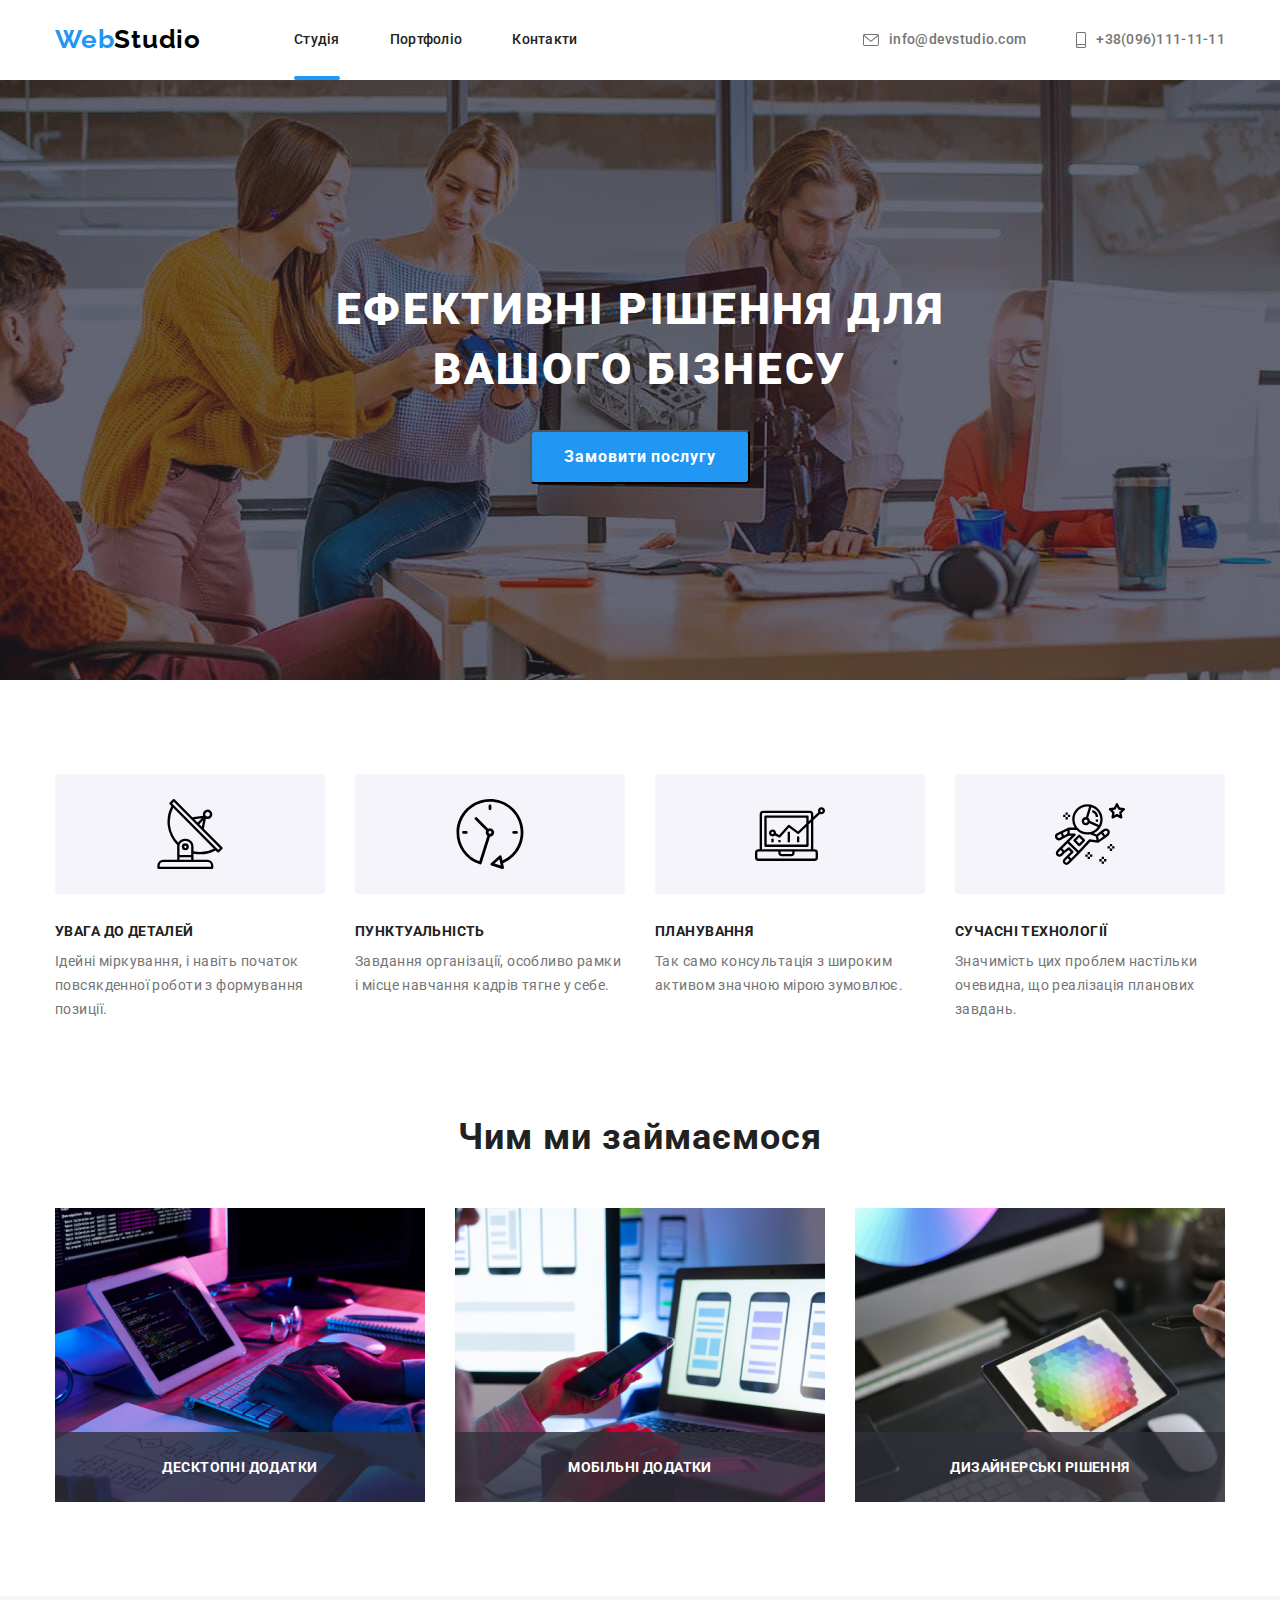
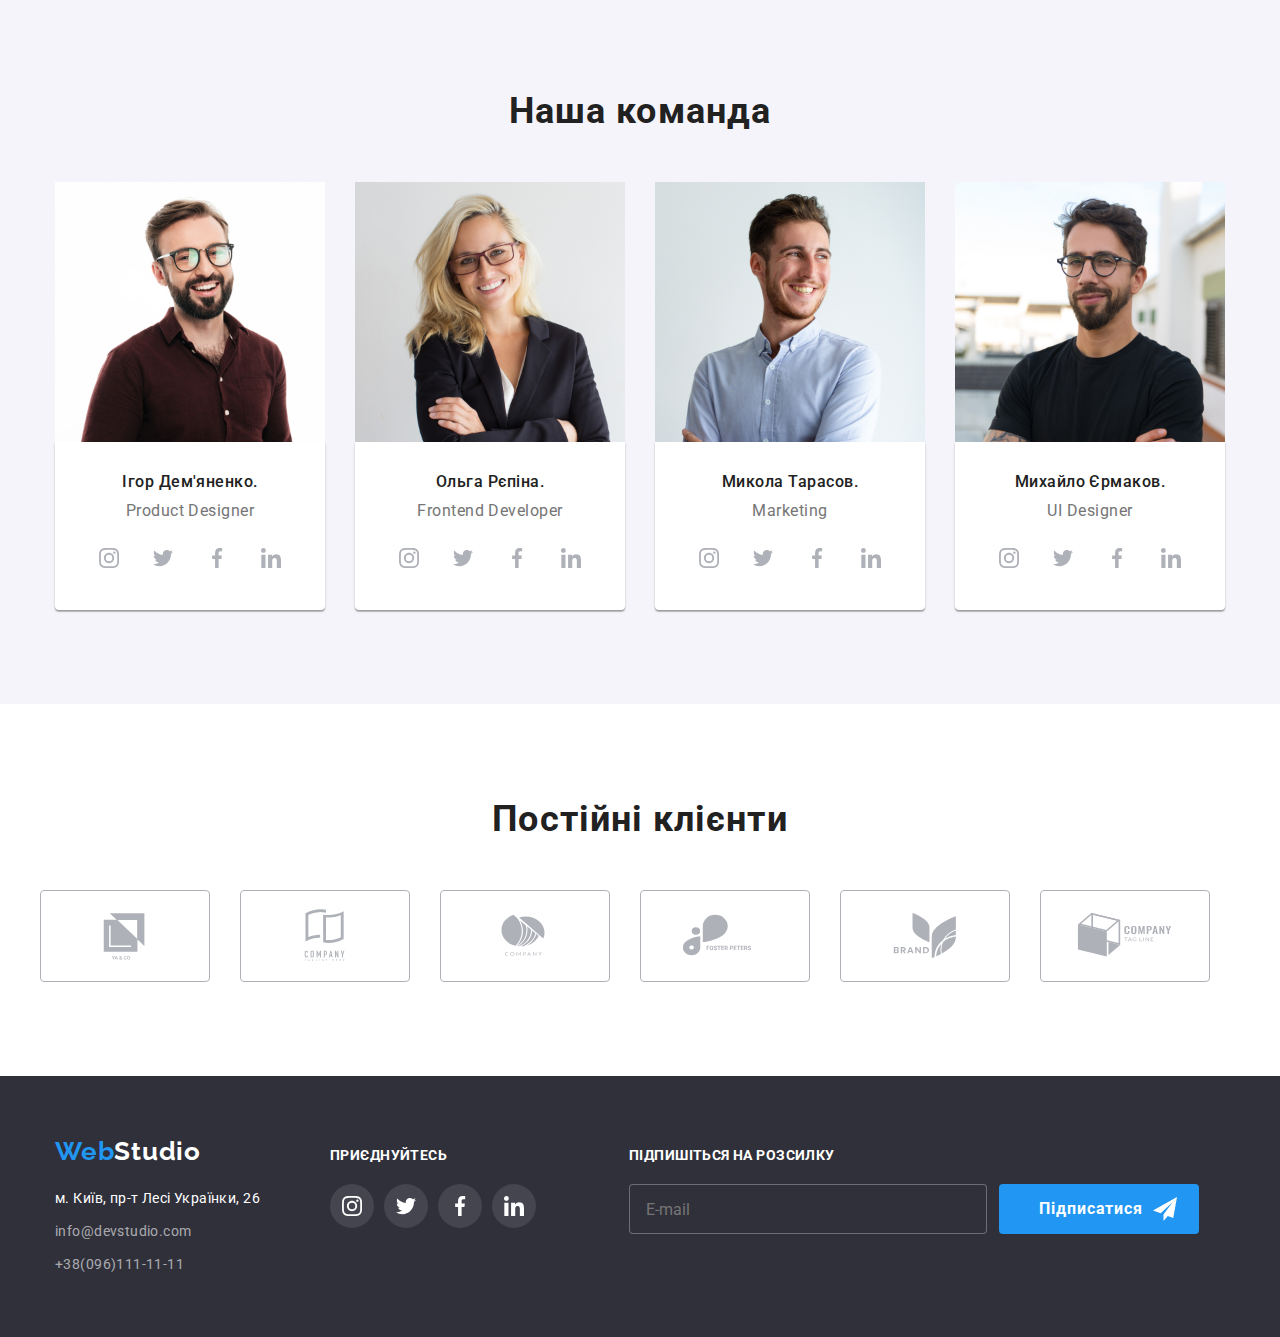
==== index.html @ 128cfb01 "hw07-start" ====
<!DOCTYPE html> 
<html lang="uk">  
<head> 
        <meta charset="UTF-8">
        <meta http-equiv="X-UA-Compatible" content="IE=edge">
        <meta name="viewport" content="width=device-width, initial-scale=1.0">
        <title>goit-markup-hw-01</title>
        <link href="https://fonts.googleapis.com/css2?family=Raleway:wght@700&display=swap" rel="stylesheet" />
        <link href="https://fonts.googleapis.com/css2?family=Roboto:wght@400;500;700;900&display=swap" rel="stylesheet" />
        <link href="https://cdnjs.cloudflare.com/ajax/libs/modern-normalize/1.1.0/modern-normalize.min.css" rel="stylesheet" />
        <link rel="stylesheet" href="./css/styles.css" />
</head>  
<body>
    <header class="page-first">
            <div class="conteiner main-nav">
            <a class="logo-header" href="/"> 
                <span class="accent">Web</span>Studio
            </a>
            <nav>
             <ul class="site-nav list">
                <li class="item"><a href="./index.html" class="link-current link">Студія
                </a> </li>
                <li class="item"><a href="./portfolio.html" class="link">Портфоліо</a> </li>
                <li class="item"><a href="" class="link">Контакти</a> </li>
            </ul>
            </nav>
            <ul class="address list">
                <li class="item"><a class="item-link" href="mailto:info@devstudio.com">
                  <span class="icon-mail">
                    <svg width="16px" height="12px">
                      <use href="./images/icons.svg#icon-envelope"></use>
                    </svg>
                </span>
                  info@devstudio.com
                </a></li>
                <li class="item"><a class="item-link" href="tel:+380961111111">
                  <span class="icon-tel">
                    <svg width="10px" height="16px">
                        <use href="./images/icons.svg#icon-smartphone"></use>
                    </svg>
                </span>
                  +38(096)111-11-11</a></li>
            </ul>
            </div>
    </header>
    <main>
        <div>
            <section class="section-hero">
                <h1 class="hero-title">Ефективні рішення для<br> вашого бізнесу</h1>
                <button type="button" class="hero-button" data-modal-open>Замовити послугу</button>
            </section>
        </div>
        <section class="section-features">
            <div class="conteiner">
                <ul class="features list">
                 <li class="features-text">
                    <span class="icon-img">
                        <svg width="70px" height="70px">
                        <use href="./images/icons.svg#icon-antenna-1"></use>
                        </svg>
                    </span>
                    <h3 class="section-title">УВАГА ДО ДЕТАЛЕЙ</h3>
                    <p class="section-paragraph">Ідейні міркування, і навіть початок повсякденної роботи з формування позиції.</p>
                </li>
                <li class="features-text">
                    <span class="icon-img">
                        <svg width="70px" height="70px">
                        <use href="./images/icons.svg#icon-clock-1"></use>
                        </svg>
                    </span>
                    <h3 class="section-title">ПУНКТУАЛЬНІСТЬ</h3>
                    <p class="section-paragraph">Завдання організації, особливо рамки і місце навчання кадрів тягне у себе.</p>
                </li>
                <li class="features-text">
                    <span class="icon-img">
                        <svg width="70px" height="70px">
                        <use href="./images/icons.svg#icon-diagram-1"></use>
                        </svg>
                    </span>
                    <h3 class="section-title">ПЛАНУВАННЯ</h3>
                    <p class="section-paragraph">Так само консультація з широким активом значною мірою зумовлює.</p>
                </li>
                <li class="features-text">
                    <span class="icon-img">
                        <svg width="70px" height="70px">
                        <use href="./images/icons.svg#icon-astronaut-1"></use>
                        </svg>
                    </span>
                    <h3 class="section-title">СУЧАСНІ ТЕХНОЛОГІЇ</h3>
                    <p class="section-paragraph">Значимість цих проблем настільки очевидна, що реалізація планових завдань.</p>
                </li>
                </ul>
                </div>
                </section>
        <section class="section-work">
                <div class="conteiner">
                <h2 class="job">Чим ми займаємося</h2>
                <ul class="metier list">
                    <li class="box"> 
                      <a>
                      <div class="box-img">                
                        <img
                        src="./images/backend.png"
                        alt="робота backend розробника"
                        width="370"
                        />
                       <h3 class="box-title-overlay addition">Десктопні додатки</h3>
                      </div>
                      </a>
                    </li>
                    <li class="box">  
                      <a>      
                        <div class="box-img">        
                        <img
                        src="./images/frontend.png"
                        alt="робота frontend розробника"
                        width="370"
                        />
                        <h3 class="box-title-overlay mobile">Мобільні додатки</h3>
                      </div>
                      </a>
                    </li>
                    <li class="box">   
                      <a>   
                        <div class="box-img">            
                        <img
                        src="./images/Designer.png"
                        alt="робота UI Designer розробника"
                        width="370"
                        />
                        <h3 class="box-title-overlay design">Дизайнерські рішення</h3>
                      </div>
                      </a>
                    </li>
                </ul>
                </div>
                </section>
        <section class="section-team">
                <div class="conteiner">
                <h2 class="section-text">Наша команда</h2>
                <ul class="photo-list">
                    <li class="item">
                    <img
                    src="./images/photo1.jpg"
                    alt="Ігор Дем'яненко. Product Designer"
                    width="270"
                    />
                  <div class="crewman">
                  <h3 class="section-name">Ігор Дем'яненко.</h3>
                  <p class="section-profession">Product Designer</p>
                  <div class="social-box">
                    <ul class="socials-list">
                      <li> <a class="team-socials-link" href="#">
                          <svg width="20" height="20">
                          <use href="./images/icons.svg#icon-instagram-2"></use>
                          </svg>
                           </a>
                      </li>
                       <li> <a class="team-socials-link" href="#">
                          <svg width="20" height="20">
                          <use href="./images/icons.svg#icon-twitter-1"></use>
                          </svg>
                            </a>
                        </li>
                        <li> <a class="team-socials-link" href="#">
                            <svg width="20" height="20">
                            <use href="./images/icons.svg#icon-facebook-1"></use>
                            </svg>
                            </a>
                        </li>
                        <li> <a class="team-socials-link" href="#">
                            <svg width="20" height="20">
                            <use href="./images/icons.svg#icon-linkedin-1"></use>
                           </svg>
                            </a>
                            </li>
                          </ul>
                      </div>
                      </div>
                    </li>
                    <li class="item">                    
                            <img
                        src="./images/photo2.jpg"
                        alt="Ольга Рєпіна. Frontend Developer"
                        width="270"
                        />
                        <div class="crewman">
                            <h3 class="section-name">Ольга Рєпіна.</h3>
                            <p class="section-profession">Frontend Developer</p>
                            <div class="social-box">
                                <ul class="socials-list">
                                    <li> <a class="team-socials-link" href="#">
                                        <svg width="20" height="20">
                                          <use href="./images/icons.svg#icon-instagram-2"></use>
                                        </svg>
                                      </a>
                                    </li>
                                    <li> <a class="team-socials-link" href="#">
                                        <svg width="20" height="20">
                                          <use href="./images/icons.svg#icon-twitter-1"></use>
                                        </svg>
                                      </a>
                                    </li>
                                    <li> <a class="team-socials-link" href="#">
                                        <svg width="20" height="20">
                                          <use href="./images/icons.svg#icon-facebook-1"></use>
                                        </svg>
                                      </a>
                                    </li>
                                    <li> <a class="team-socials-link" href="#">
                                        <svg width="20" height="20">
                                          <use href="./images/icons.svg#icon-linkedin-1"></use>
                                        </svg>
                                      </a>
                                    </li>
                                </ul>
                                </div>
                        </div>                        
                    </li>
                    <li class="item">                        
                            <img
                        src="./images/photo3.jpg"
                        alt="Микола Тарасов. Marketing"
                        width="270"
                        />
                        <div class="crewman">
                            <h3 class="section-name">Микола Тарасов.</h3>
                            <p class="section-profession">Marketing</p>
                            <div class="social-box">
                                <ul class="socials-list">
                                    <li> <a class="team-socials-link" href="#">
                                        <svg width="20" height="20">
                                          <use href="./images/icons.svg#icon-instagram-2"></use>
                                        </svg>
                                      </a>
                                    </li>
                                    <li> <a class="team-socials-link" href="#">
                                        <svg width="20" height="20">
                                          <use href="./images/icons.svg#icon-twitter-1"></use>
                                        </svg>
                                      </a>
                                    </li>
                                    <li> <a class="team-socials-link" href="#">
                                        <svg width="20" height="20">
                                          <use href="./images/icons.svg#icon-facebook-1"></use>
                                        </svg>
                                      </a>
                                    </li>
                                    <li> <a class="team-socials-link" href="#">
                                        <svg width="20" height="20">
                                          <use href="./images/icons.svg#icon-linkedin-1"></use>
                                        </svg>
                                      </a>
                                    </li>
                                </ul>
                                </div>
                        </div>                           
                    </li>
                    <li class="item">                        
                            <img
                        src="./images/photo4.jpg"
                        alt="Михайло Єрмаков. UI Designer"
                        width="270"
                        />
                        <div class="crewman">
                            <h3 class="section-name">Михайло Єрмаков.</h3>
                            <p class="section-profession">UI Designer</p>
                            <div class="social-box">
                                <ul class="socials-list">
                                    <li> <a class="team-socials-link" href="#">
                                        <svg width="20" height="20">
                                          <use href="./images/icons.svg#icon-instagram-2"></use>
                                        </svg>
                                      </a>
                                    </li>
                                    <li> <a class="team-socials-link" href="#">
                                        <svg width="20" height="20">
                                          <use href="./images/icons.svg#icon-twitter-1"></use>
                                        </svg>
                                      </a>
                                    </li>
                                    <li> <a class="team-socials-link" href="#">
                                        <svg width="20" height="20">
                                          <use href="./images/icons.svg#icon-facebook-1"></use>
                                        </svg>
                                      </a>
                                    </li>
                                    <li> <a class="team-socials-link" href="#">
                                        <svg width="20" height="20">
                                          <use href="./images/icons.svg#icon-linkedin-1"></use>
                                        </svg>
                                      </a>
                                    </li>
                                </ul>
                                </div>
                        </div>                        
                    </li>
                </ul>
                </div>
        </section>
        <section class="section-clients">
          <div class="conteiner">
            <h2 class="title-clients">Постійні клієнти</h2>
          <ul class="clients-list">
            <li class="clients-item"><a class="clients-img" href="">
                    <svg width="106px" height="60px">
                    <use href="./images/icons.svg#icon-Logo-Client1"></use>
                    </svg>
            </a>
            </li>
            <li class="clients-item"><a class="clients-img" href="">
                    <svg width="106px" height="60px">
                    <use href="./images/icons.svg#icon-Logo-Client2"></use>
                    </svg>
            </a>
            </li>
            <li class="clients-item"><a class="clients-img" href="">
                    <svg width="106px" height="60px">
                    <use href="./images/icons.svg#icon-Logo-Client3"></use>
                    </svg>
            </a>
            </li>
            <li class="clients-item"><a class="clients-img" href="">
                    <svg width="106px" height="60px">
                    <use href="./images/icons.svg#icon-Logo-Client4"></use>
                    </svg>
            </a>
            </li>
            <li class="clients-item"><a class="clients-img" href="">
                    <svg width="106px" height="60px">
                    <use href="./images/icons.svg#icon-Logo-Client5"></use>
                    </svg>
            </a>
            </li>
            <li class="clients-item"><a class="clients-img" href="">
                    <svg width="106px" height="60px">
                    <use href="./images/icons.svg#icon-Logo-Client6"></use>
                    </svg>
            </a>
            </li>
          </ul>  
        </div>
        </section>
    </main>
    <footer class="footer">
        <div class="conteiner-box">
            <div class="box-first">
            <a class="logo-footer" href="/"> 
                <span class="accent">Web</span>Studio
            </a>
            <address class="address-footer">
                м. Київ, пр-т Лесі Українки, 26
            </address>
              <address class="address-email">
                <a href="mailto:info@devstudio.com" class="link">info@devstudio.com</a>
              </address>
            <address class="address-tel">
                <a href="tel:+380961111111" class="link">+38(096)111-11-11</a>
              </address>
              </div>
              <div class="box-secondary">
                <h3 class="socials-title">ПРИЄДНУЙТЕСЬ</h3>
              <ul class="socials-list">
                <li> <a class="socials-link" href="#">
                    <svg width="20" height="20">
                      <use href="./images/icons.svg#icon-instagram-2"></use>
                    </svg>
                  </a>
                </li>
                <li> <a class="socials-link" href="#">
                    <svg width="20" height="20">
                      <use href="./images/icons.svg#icon-twitter-1"></use>
                    </svg>
                  </a>
                </li>
                <li> <a class="socials-link" href="#">
                    <svg width="20" height="20">
                      <use href="./images/icons.svg#icon-facebook-1"></use>
                    </svg>
                  </a>
                </li>
                <li> <a class="socials-link" href="#">
                    <svg width="20" height="20">
                      <use href="./images/icons.svg#icon-linkedin-1"></use>
                    </svg>
                  </a>
                </li>
              </ul>
            </div>
          
      <div class="box-third">
        <form class="footer-form">
           <h3 class="socials-title">Підпишіться на розсилку</h3>
           <div class="footer-input-btn">
            <input type="email" name="email" class="footer-input-email" placeholder="E-mail"/>
            <button type="submit" class="footer-btn">Підписатися
              <svg class="footer-btn-icon" width="24" height="24">
                <use href="./images/icons.svg#icon-send"></use>
              </svg>
            </button>
          </div>
        </form>
      </div>
    </div>
    </footer>
    <div class="backdrop is-hidden" data-modal>
      <div class="modal">
        <h2 class="modal-title">Залиште свої дані, ми вам передзвонимо</h2>
        <form name="contact-form">
          <label class="form-label" for="person-name">
            Ім'я</label>
            <div class="form-control">
            <input class="form-input" 
            id="person-name" 
            type="text" 
            name="person-name"/>
            <svg class="form-icon" width="12" height="12">
              <use href="./images/icons.svg#icon-person"></use>
              </svg>
            </div> 
          <label class="form-label" for="person-phone">
             Телефон </label>
             <div class="form-control">
              <input class="form-input" 
              id="person-phone" 
              type="tel" 
              name="person-phone"/>
              <svg class="form-icon" width="13" height="13 ">
                <use href="./images/icons.svg#icon-phone"></use>
                </svg>
              </div> 
          <label class="form-label" for="person-mail">
            Пошта</label>
            <div class="form-control">
              <input class="form-input" 
              id="person-mail" 
              type="mail" 
              name="person-mail"/>
              <svg class="form-icon" width="15" height="12">
                <use href="./images/icons.svg#icon-envelope2"></use>
                </svg>
              </div> 
          <label class="form-label" for="person-comment">Коментар</label> 
        <textarea 
        class="form-textarea"
        id="person-comment"
        name="persen-comment" 
        placeholder="Введіть текст"
        ></textarea>

        <div class="checkbox-control">
          <input type="checkbox"  
          class="checkbox-input" 
          name="terms-checkbox" 
          id="terms-checkbox">
          <span class="checkbox-border">
          <svg class="icon-check" width="16" height="15">
          <use href="./images/icons.svg#icon-check"></use>
          </svg>
          </span>
        <label class="checkbox-label" for="terms-checkbox">Погоджуюся з розсилкою та приймаю
        <a class="accent" href="#">Умови договору</a>
        </label>
      </div>
        <button type="submit" class="form-button" data-modal-send>Відправити</button>
      
        </form>
        <button class="modal-close-button" type="button" data-modal-close>
          <svg class="icon-close-button" width="11" height="11">
            <use href="./images/icons.svg#icon-close-black-18dp"></use>
            </svg>
        </button>
      </div>
    </div>
    <script src="./js/modal.js"></script>
</body>
</html>
---- css/styles.css ----
/* колір фону #F5F5F5!*/
/* header top line bg #FFFFFF! */
/* section bg ефективні рішення #2F303A */
/* section bg наша команда #F5F4FA */
/* футер bg #2F303A */
/* колір основного тексту #757575! */
/*другорядний колір тексту #212121*/
/* акцент #2196F3 */
/* address: телефон і e-mail rgba(255, 255, 255, 0.6) */

:root {
--primary-background-color: #F5F5F5;
--primary-white-color: #FFFFFF;
--primary-text-color: #757575;
--title-text-color: #212121;
--accent-color: #2196F3;
--primary-logo-color: #000000; 
--input-border-color:rgba(33, 33, 33, 0.2);
}

html {
box-sizing: border-box;
}

*,
*::before,
*::after {
box-sizing: inherit;
}

body {
/*background: var(--primary-background-color);*/
color: var(--primary-text-color);
font-family: Roboto, sans-serif;
/*overflow: hidden;*/
}

ul {
list-style: none;
margin-top: 0;
margin-bottom: 0;
padding: 0;
    }
img {
    display:block;
}
    
.visually-hidden {
position: absolute;
white-space: nowrap;
width: 1px;
height: 1px;
overflow: hidden;
border: 0;
padding: 0;
clip: rect(0 0 0 0);
clip-path: inset(50%);
margin: -1px;
}

.conteiner {
margin-left: auto;
margin-right: auto;
padding-left: 15px;
padding-right: 15px;
width: 1200px;
}


/* HEADER */

.page-first {
background-color: var(--primary-white-color);
}

.logo-header {
padding-top: 24px;
padding-bottom: 25px;

text-decoration: none;
color: var(--primary-logo-color);
font-family: Raleway, sans-serif; 
font-weight: 700;
font-size: 26px;
line-height: 1.19;
letter-spacing: 0.03em;
}

.accent {
color: var(--accent-color);
}

/* Site-nav */

.site-nav{
    display: flex;
    margin-left: 93px;
}

.site-nav .item:not( :last-child) {
    margin-right:50px;
}

.site-nav a {
display:block;
padding-top: 32px;
padding-bottom: 32px;

position: relative;

color: var(--title-text-color);
font-weight: 500;
font-size: 14px;
line-height: 1.14em;
letter-spacing: 0.02em;
text-decoration: none;

transition: color 250ms cubic-bezier(0.4, 0, 0.2, 1)
}

.site-nav .link:hover,
.site-nav .link:focus {
color: var(--accent-color);
;
}

.main-nav {
display: flex;
align-items: center;
  }

.link-current::after {
display: inline-block;
content:"";
width: 100%;
height: 4px;

position: absolute;
left: 0;
top: 76px;
background-color: var(--accent-color);
border-radius: 2px;
}


  /* address header*/

.address {
display:flex;
margin-left: auto;
}

.address .item:not( :last-child) {
margin-right:50px;
}

.address a {
display: flex;
align-items: center;

text-decoration: none;
color: var(--primary-text-color);
fill: var(--primary-text-color);
font-weight: 500;
font-size: 14px;
line-height: 1.14;
letter-spacing: 0.02em;

transition: color 250ms cubic-bezier(0.4, 0, 0.2, 1), 
    fill 250ms cubic-bezier(0.4, 0, 0.2, 1);
}

.address .item :hover,
.address .item :focus {
    color: var(--accent-color);
    fill: var(--accent-color);
    
}


.icon-mail {
display: flex;
align-items: center;
padding-top: 34px;
padding-bottom: 34px;
margin-right: 10px;
fill: currentColor;

transition: fill 250ms cubic-bezier(0.4, 0, 0.2, 1);
}

.icon-mail :hover,
.icon-mail :focus {
fill: var(--accent-color);
}

.icon-tel {
display: flex;
align-items: center;
padding-top: 32px;
padding-bottom: 32px;
margin-right: 10px;
fill: currentColor;

transition: fill 250ms cubic-bezier(0.4, 0, 0.2, 1);
}
    
.icon-tel :hover,
.icon-tel :focus {
fill: var(--accent-color);
}

/* Modal*/

.backdrop {
position: fixed;
top: 0;
left: 0;
z-index: 1;
width: 100%;
height: 100%;
background-color: rgba(47, 48, 58, 0.4);
opacity: 1;
transition: opacity 1250ms cubic-bezier(0.4, 0, 0.2, 1),
visibility  1250ms cubic-bezier(0.4, 0, 0.2, 1);

}

.backdrop.is-hidden .modal {
transform: translate(-50%, -50%) scale(1);
}

.is-hidden {
opacity: 0;
visibility: hidden;
pointer-events: none;

}

.modal {
position: absolute;
top: 50%;
left: 50%;
transform: translate(-50%, -50%) scale(1);

width: 528px;
max-height: 581px;
height: 100%;
padding: 40px;
background-color: var(--primary-white-color);
box-shadow: 0px 1px 3px rgba(0, 0, 0, 0.12), 
0px 1px 1px rgba(0, 0, 0, 0.14), 
0px 2px 1px rgba(0, 0, 0, 0.2);
border-radius: 4px;
/*overflow: auto;*/

}

.modal-close-button {
position: absolute;
top: 8px;
right: 8px;
display: flex;
align-items: center;
justify-content: center;
padding: 0;
width: 30px;
height: 30px;

fill:rgba(0, 0, 0, 1);
background-color: var(--primary-white-color);
border: 1px solid rgba(0, 0, 0, 0.1);
border-radius: 50%;
cursor: pointer;

transition: fill 250ms cubic-bezier(0.4, 0, 0.2, 1);
}



.modal-close-button:hover,
.modal-close-button:focus {
    fill: var(--accent-color);
  }

/* Form */
.modal-title {
font-family: 'Roboto';
font-style: normal;
font-weight: 700;
font-size: 20px;
line-height: 1.15em;
text-align: center;
letter-spacing: 0.03em;

color: #212121;
max-width: 448px;
max-height: 23;
margin-top: 0;
margin-bottom: 12px;
    }

.form-label {
display: block;
margin-bottom: 4px;
font-size: 12px;
line-height: 1.17em;
letter-spacing: 0.01em;

color: var(--primary-text-color);

}

.form-control {
position: relative;    
}

.form-input {
width: 100%;
height: 40px;
padding: 14px 14px 14px 35px;
border: 1px solid var(--input-border-color);
border-radius: 4px;
outline: none;  
margin-bottom: 10px;
cursor: pointer;
}

.form-input:focus {
border-color: var(--accent-color);
}

.form-input:focus + .form-icon{
border-color: var(--accent-color);
fill: var(--accent-color);
transform:translate(-250%, -100%);

    }

.form-icon {
position: absolute;
top:50%;
left: 15px;
transform:translate(0%, -100%);
fill: var(--title-text-color);
transition: transform 250ms cubic-bezier(0.4, 0, 0.2, 1);
}

.form-textarea {
width: 100%;
height: 120px;
padding: 12px 16px;
margin-bottom: 20px;
border: 1px solid var(--input-border-color);
border-radius: 4px;
font-size: 12px;
line-height: 1.17;
resize: none;
fill: rgba(117, 117, 117, 0.5)
}

 textarea :checked {
    border-color: var(--accent-color);
    fill: var(--accent-color);
}


/*Checkbox*/
.checkbox-control {
    position: relative;
    display: flex;
    align-items: center;
    justify-content: center;
    margin-bottom: 30px;
    
}

.checkbox-label {
display: block;
padding-left: 8px;
  font-size: 14px;
  /*line-height: 1.71;*/
  letter-spacing: 0.03em;
  color: var(--primary-text-color);
  cursor: pointer;

  
  }

.checkbox-input {
      appearance: none;
    -webkit-appearance: none;
    -moz-appearance: none;
  }

 
.checkbox-input {
    width: 16px;
    height: 15px;     
    display: flex;
    align-items: center;
    justify-content: center;
   }

.checkbox-border  {
    position: absolute;
    top: 50%;
    left: 20px;
    transform: translateY(-50%);
    display: flex;
    align-items: center;
    justify-content: center;
    width: 16px;
    height: 15px;
    border: 2px solid rgba(33, 33, 33, 1);
    border-radius: 2px;
    background-color: var(--primary-white-color);
    background-origin: border-box;
    z-index: -1;
    transition: background-color 250ms cubic-bezier(0.4, 0, 0.2, 1),
    fill-opacity 250ms cubic-bezier(0.4, 0, 0.2, 1);
}

.checkbox-input:checked + .checkbox-border  {
    border: none;
    background-color: var(--accent-color);
    fill: var(--primary-white-color)
  }

  .form-button {
    display: flex;
    align-items: center;
    justify-content: center;
    margin-left: auto;
    margin-right: auto;
    border: none;
border-radius: 4px;
padding: 10px 52px;

min-width: 200px;
height: 50px;
box-shadow: 0px 4px 4px rgba(0, 0, 0, 0.15);

      
background-color: var(--accent-color);
color: var(--primary-white-color);
font-family: inherit;
font-weight: 700;
font-size: 16px;
line-height: 1.88;
letter-spacing: 0.06em;   
cursor: pointer;
transition: background-color 2250ms cubic-bezier(0.4, 0, 0.2, 1),
color 2250ms cubic-bezier(0.4, 0, 0.2, 1);
  }

  .form-button:hover {
 color: tomato;
  }
  
 /*HERO */

 .section-hero {
max-width: 1600px;
height: 600px;
margin-left: auto;
margin-right: auto;
background-image: linear-gradient(rgba(47, 48, 58, 0.4),
 rgba(47, 48, 58, 0.4)), 
 url(../images/bcg-Img.jpg);
background-size: cover;
background-repeat: no-repeat;
background-position: center;
background-color: #000000;
 }

.section-hero {
padding-top: 200px;
padding-bottom: 200px;
margin-left: auto;
 margin-right: auto;
    
background-color: #2F303A;
color: var(--primary-white-color);
   }

.hero-title {
margin-top: 0;
margin-bottom: 0;
margin-bottom: 30px;

text-transform: uppercase;
font-weight: 900;
font-size: 44px;
line-height: 1.36;
letter-spacing: 0.06em;
align-items: center;
text-align: center;
    /*outline: 2px solid tomato;*/
   }

/* BUTTON */

.hero-button {
display: flex;
margin-left: auto;
margin-right: auto;
border-radius: 4px;
padding: 10.14px 32.04px;
min-width: 216px;
        
background-color: var(--accent-color);
color: var(--primary-white-color);
font-family: inherit;
font-weight: 700;
font-size: 16px;
line-height: 1.88;
letter-spacing: 0.06em;       
}

/*features*/

.section-features {
padding-top: 94px;
padding-bottom: 94px;
   }

.features {
display: flex;
padding-left: 0;
padding-right: 0;
    }

.features > .features-text {
width: 270px;
margin-right: 30px;
margin-left: 0;
}
        
.features-text:last-child {
margin-right: 0px;
}
    
.icon-img {
display: flex;
align-items: center;
justify-content: center;
width: 270px;
height: 120px;
background-color: #F5F4FA;
margin-bottom: 30px;
border-radius: 4px;
}

.section-title {
margin-top: 0;
margin-bottom: 10px;
color: var(--title-text-color);
font-family: Roboto;
font-weight: 700;
font-size: 14px;
line-height: 1.14;
letter-spacing: 0.03em;
    }

.section-paragraph {
margin-top: 0;
margin-bottom: 0;
font-weight: 400;
font-size: 14px;
line-height: 1.71;
letter-spacing: 0.03em;
    }

/* Чим ми займаємося*/ 

.section-work {
padding-top: 0px;
padding-bottom: 94px;
}

.job {
margin-top: 0;
margin-bottom: 50px;
color: var(--title-text-color);
font-weight: 700;
font-size: 36px;
line-height: 1.17;
letter-spacing: 0.03em;
text-align: center;
}

.metier {
display: flex;
padding-left: 0;
padding-right: 0;
}

.metier .box{
width: 370px;
margin-right: 30px;
}

.metier .box:last-child{
margin-right: 0;
}

.box-img {
position: relative;
overflow: hidden;
}

.box-title-overlay {
position: absolute;
  right: 0;
  bottom: 0;
  width: 370px;
  height: 70px;
  color: var(--primary-white-color);
  background-color: rgba(47, 48, 58, 0.8);
}

.box-title-overlay {
font-family: 'Roboto';
font-style: normal;
font-weight: 700;
font-size: 14px;
line-height: 16px;
text-align: center;
letter-spacing: 0.03em;
text-transform: uppercase;
margin: 0;

color: var(--primary-white-color);
}

.addition {
    display: flex;
    align-items: center;
    justify-content: center;   
}

.mobile {
    display: flex;
    align-items: center;
    justify-content: center;  
}

.design {
    display: flex;
    align-items: center;
    justify-content: center; 
}


/* Наша команда*/

.section-team {
padding-top: 94px;
padding-bottom: 94px;
background-color: #F5F4FA;
}

.section-text {
margin-top: 0;
margin-bottom: 50px;
color: var(--title-text-color);
font-weight: 700;
font-size: 36px;
line-height: 1.17;
letter-spacing: 0.03em;
text-align: center;
}

.photo-list {
display: flex;
  }

.photo-list  .item {
width: 270px;
margin-right: 30px;
}

.photo-list  .item:last-child {
margin-right: 0;
}

.crewman {
background-color: var(--primary-white-color);
box-shadow: 0px 1px 3px rgba(0, 0, 0, 0.12), 
0px 1px 1px rgba(0, 0, 0, 0.14), 
0px 2px 1px rgba(0, 0, 0, 0.2);
border-radius: 0px 0px 4px 4px;
padding-top: 30px;
padding-bottom: 30px;
text-align: center;
}

.social-box {
display: flex;
align-items: center;
justify-content: center;
}

.section-name {
margin-top: 0;
margin-bottom: 10px;
color: var(--title-text-color);
font-weight: 500;
font-size: 16px;
line-height: 1.19;
letter-spacing: 0.03em;
}

.section-profession {
margin-top: 0;
margin-bottom: 16px;
font-weight: 400;
font-size: 16px;
line-height: 1.19;
letter-spacing: 0.03em;
}

.team-socials-link {
display: flex;
align-items: center;
justify-content: center;
width: 44px;
height: 44px;
fill: #AFB1B8;
background-color: var(--primary-white-color);
border-radius: 50%;

transition: background-color 250ms cubic-bezier(0.4, 0, 0.2, 1),
fill 250ms cubic-bezier(0.4, 0, 0.2, 1);
}

.team-socials-link:hover,
.team-socials-link:focus {
background-color: var(--accent-color);
fill: var(--primary-white-color);
}

/* Постійні клієнти*/

.section-clients {
padding-top: 94px;
padding-bottom: 94px; 
}

.title-clients {
margin-top: 0;
margin-bottom: 50px;
color: var(--title-text-color);
font-weight: 700;
font-size: 36px;
line-height: 1.17;
letter-spacing: 0.03em;
text-align: center;
}

.clients-list {
display: flex;
align-items: center;
justify-content: center;  
}


.clients-img {
display: flex;
width: 170px;
height: 92px;
margin-right: 30px;
align-items: center;
justify-content: center;
fill: #AFB1B8;
border: 1px solid #AFB1B8;
border-radius: 4px;

transition: fill 250ms cubic-bezier(0.4, 0, 0.2, 1),
 border 250ms cubic-bezier(0.4, 0, 0.2, 1);
}


.clients-item  .clients-img:hover,
.clients-item  .clients-img:focus {
 fill: var(--accent-color);
 border: 1px solid var(--accent-color);
 
}


/* footer*/

footer {
background-color: #2F303A;
}

.footer {
padding-top: 60px;
padding-bottom: 60px;
}

.conteiner-box {
display: flex;
align-items: baseline;
margin-left: auto;
margin-right: auto;
padding-left: 15px;
padding-right: 15px;
width: 1200px;
}

.box-first {
margin-left: 0px;
margin-right: 70px;
}

.box-secondary {
display: block;
margin-right: 93px;
}


.logo-footer {
display: block;
margin-top: 0px;
margin-bottom: 20px;

text-decoration: none;
color: var(--primary-white-color);
font-family: 'Raleway';
font-style: normal;
font-weight: 700;
font-size: 26px;
line-height: 1.19;
letter-spacing: 0.03em;
}


.address-footer {
display: block;
margin-top: 0;
margin-bottom: 9px;

text-decoration: none;
color: var(--primary-white-color);
font-family: 'Roboto';
font-style: normal;
font-weight: 400;
font-size: 14px;
line-height: 1.71;
letter-spacing: 0.03em;
}

.address-email a {
display: block;
margin-top: 0;
margin-bottom: 9px;

color: rgba(255, 255, 255, 0.6);
text-decoration: none;
font-family: 'Roboto';
font-style: normal;
font-weight: 400;
font-size: 14px;
line-height: 1.71;
letter-spacing: 0.03em;

transition: color 250ms cubic-bezier(0.4, 0, 0.2, 1);
}

.address-tel a {
display: block;
margin-top: 0;
margin-bottom: 0px;

color: rgba(255, 255, 255, 0.6);
text-decoration: none;
font-family: 'Roboto';
font-style: normal;
font-weight: 400;
font-size: 14px;
line-height: 1.71;
letter-spacing: 0.03em;

transition: color 250ms cubic-bezier(0.4, 0, 0.2, 1);
}


.address-email .link:hover,
.address-email .link:focus {
color: var(--accent-color);
}

.address-tel .link:hover,
.address-tel .link:focus {
color: var(--accent-color);
}

.socials-title {
display: block;
margin-top: 0;
margin-bottom: 20px;
color: var(--primary-white-color);
font-family: Roboto;
font-weight: 700;
font-size: 14px;
line-height: 1.14;
letter-spacing: 0.03em;
text-transform: uppercase;
        }

.socials-list {
display: flex;
gap: 10px;
      }
      
.socials-link {
display: flex;
align-items: center;
justify-content: center;
width: 44px;
height: 44px;
fill: var(--primary-white-color);
background-color: rgba(255, 255, 255, 0.1);
border-radius: 50%;

transition: background-color 250ms cubic-bezier(0.4, 0, 0.2, 1);
}
      
.socials-link:hover,
.socials-link:focus {
background-color: var(--accent-color);
}

/* Footer form*/

.box-third {
display: inline-block;
}

.footer-input-btn {
display: flex;
align-content: center;
justify-content: center;
}

.footer-input-email {
  margin-left: auto;
  margin-right: 12px;
  font-size: 16px;
  line-height: 1.2;
  background-color: rgba(47, 48, 58, 1);
  color:rgba(255, 255, 255, 0.6);
  padding-left: 16px;
  width: 358px;
  height: 50px;
  border: 1px solid 
  rgba(255, 255, 255, 0.3);
  border-radius: 4px;
  outline: none;
  transition: border-color var(--accent-color);
}

.footer-btn {
margin-left: auto;
margin-right: auto;
border: none;
border-radius: 4px;
padding: 10px 10px 10px 28px;

font-size: 16px;
font-weight: 700;
line-height: 1.9;
letter-spacing:0.06em;
background-color: var(--accent-color);
color: var(--primary-white-color);
fill: var(--primary-white-color);

min-width: 200px;
height: 50px;

display: flex;
align-items: center;
justify-content: center;
cursor: pointer;
}

.footer-btn-icon {
margin-left: 10px;
align-items: center;
}



/*Portfolio*/

.page-secondery {
background-color: var(--primary-white-color);
border-bottom: 1px solid #ECECEC;
}

.section-portfolio{
padding-top: 94px;
padding-bottom: 94px;

}

.filter {
display: flex;
justify-content: center;
margin-left: auto;
margin-right: auto;
margin-bottom: 50px;
padding-left: 0;
}

.button-filter {
padding: 6px 22px;
background: #F5F4FA;
border-radius: 4px;
border: 1px solid transparent;
text-align: center;

color: var(--title-text-color);
font-family: 'Roboto';
font-style: normal;
font-weight: 500;
font-size: 16px;
line-height: 1.62;
letter-spacing: 0.03em;

}

.button {
margin-right: 8px;
    }

.button:last-child {
margin-right: 0px;
}

.filter .link {
transition: background-color 250ms cubic-bezier(0.4, 0, 0.2, 1),
    color 250ms cubic-bezier(0.4, 0, 0.2, 1);
}

.filter .link:hover,
.filter .link:focus {
background-color: var(--accent-color);
color: var(--primary-white-color);
box-shadow: 0px 3px 1px rgba(0, 0, 0, 0.1),
 0px 1px 2px rgba(0, 0, 0, 0.08),
  0px 2px 2px rgba(0, 0, 0, 0.12);
transition: box-shadow 250ms cubic-bezier(0.4, 0, 0.2, 1);
}

.pages {
display: flex;
flex-wrap: wrap;
justify-content: space-between;
    
margin-top: 0;
margin-bottom: 0;
padding: 0;
}

.pages .item {
width: 370px;
height: 404px;
margin-right: 30px;
margin-bottom: 30px;
border: 1px solid #EEEEEE;
}

.pages-item {
position: relative;
overflow: hidden;
width: 370px;
height: 294px;
}
          
.pages-item {
transition: box-shadow 250ms cubic-bezier(0.4, 0, 0.2, 1);
} 

.pages-overlay-text {
position: absolute;
top: 0;
left: 0;
display: block;
width: 100%;
height: 100%;
padding: 63px 24px;
margin: 0;
background-color: rgba(33, 150, 243, 0.9);
transform: translateY(100%);
transition: transform 250ms cubic-bezier(0.4, 0, 0.2, 1);
}
        
.portfolio-link:hover .pages-overlay-text {
transform: translateY(0);
}
        
.pages-overlay-text {
align-content: center;
font-size: 18px;
line-height: 1.56;
color: var(--primary-white-color);
padding: 60px 24px;
}
        

.pages-title {
padding: 20px 24px;
}

.pages-name {
margin-top: 0px;
margin-bottom: 4px;  
color: var(--title-text-color);
font-weight: 700;
font-size: 18px;
line-height: 2;
letter-spacing: 0.06em;
}

.pages-info {
margin-top: 0px;
margin-bottom: 0px;  
font-weight: 400;
font-size: 16px;
line-height: 1.88;
letter-spacing: 0.03em;
}


.pages .item:nth-child(3n) {
margin-right: 0;
}
.pages .item:nth-last-child(-n+3) {
margin-bottom: 0;
}

.pages .item:hover{
    box-shadow: 0px 1px 1px rgba(0, 0, 0, 0.12),
     0px 4px 4px rgba(0, 0, 0, 0.06), 
     1px 4px 6px rgba(0, 0, 0, 0.16);
}
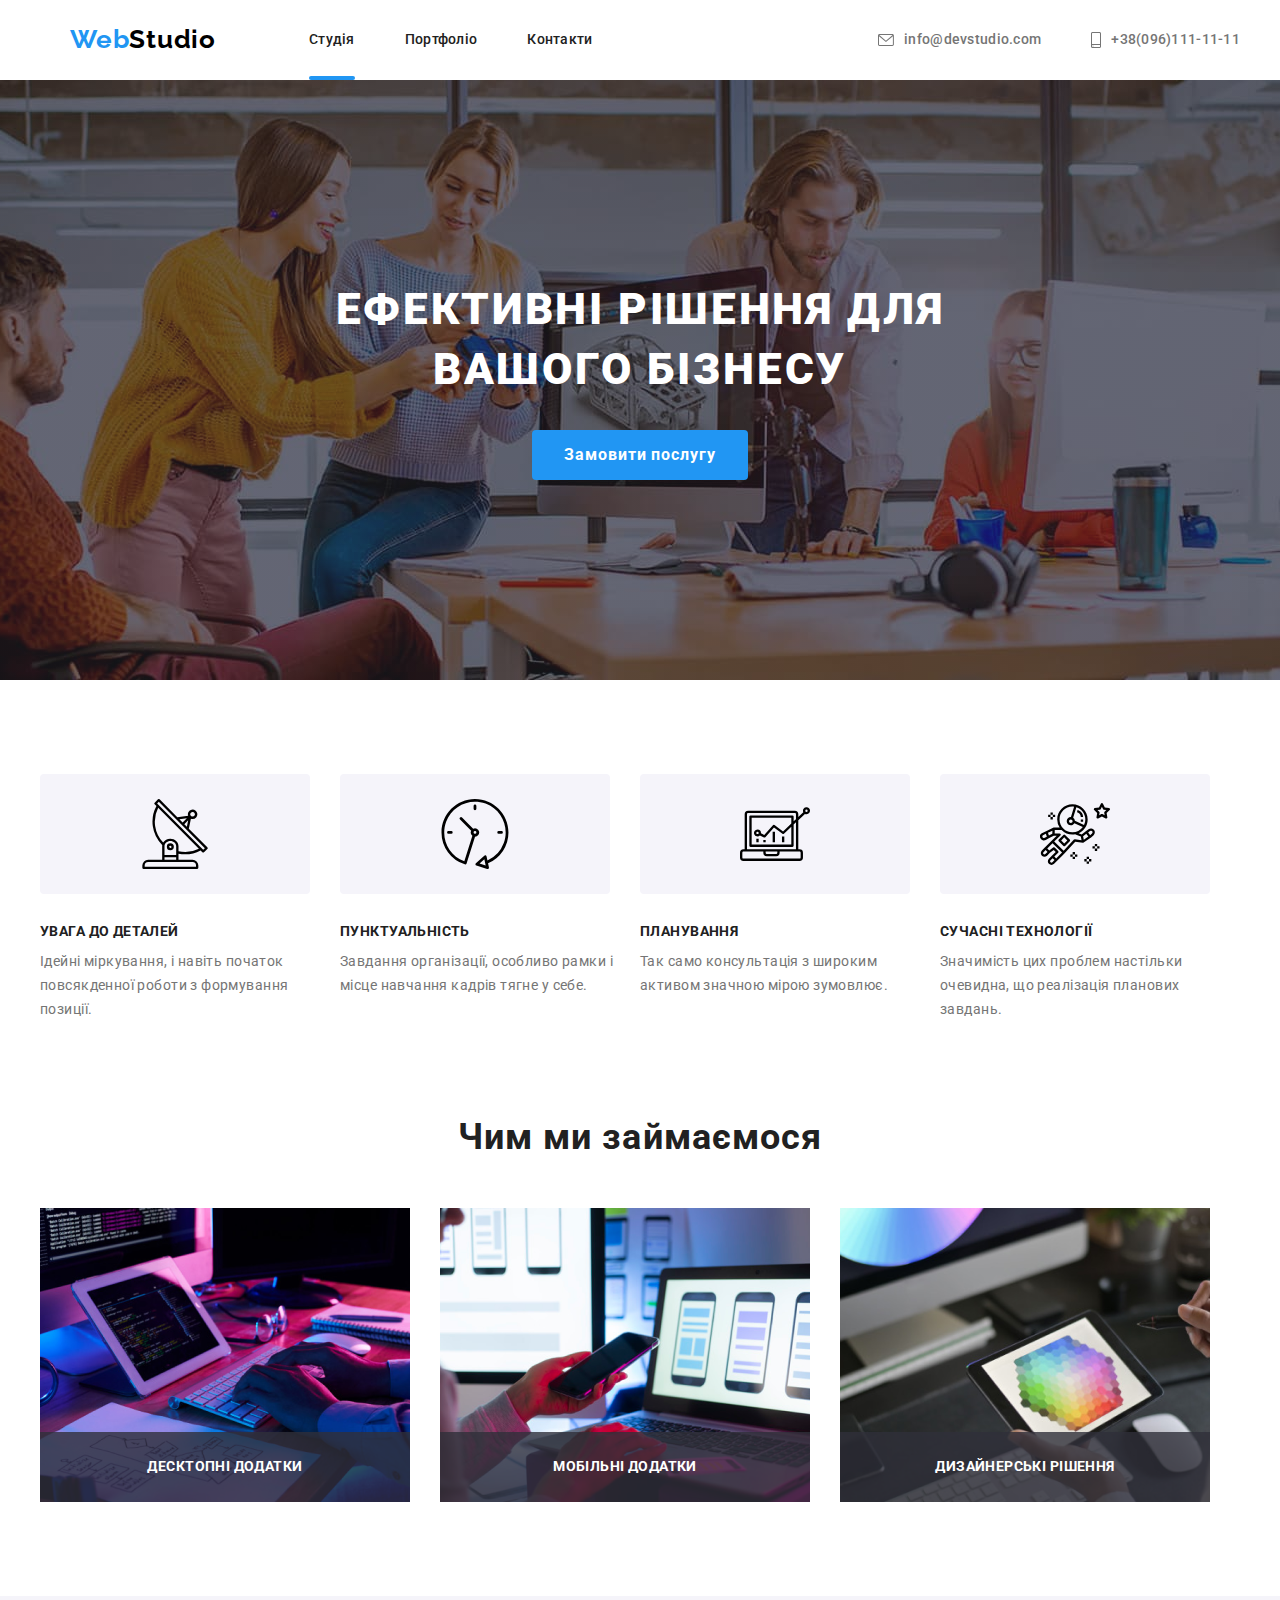
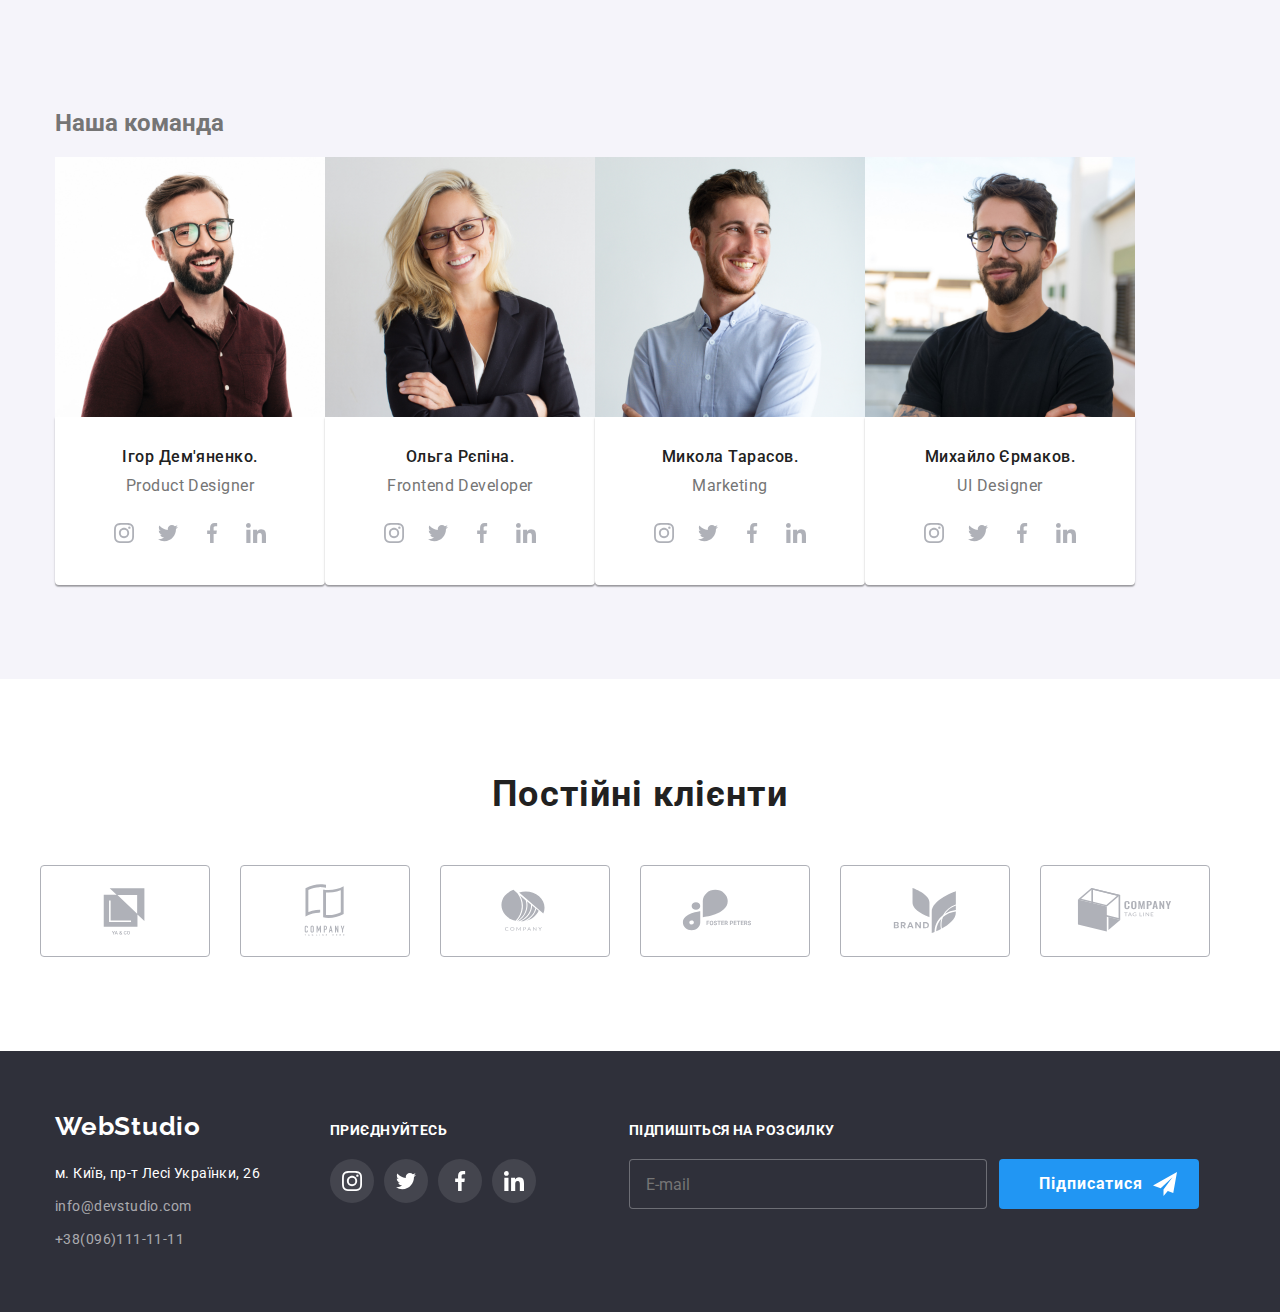
==== commit 2fc8a1a0: "BEM" ====
--- a/index.html
+++ b/index.html
@@ -5,170 +5,192 @@
         <meta http-equiv="X-UA-Compatible" content="IE=edge">
         <meta name="viewport" content="width=device-width, initial-scale=1.0">
         <title>goit-markup-hw-01</title>
+        <link href="/css/main.min.css" rel="stylesheet" />
         <link href="https://fonts.googleapis.com/css2?family=Raleway:wght@700&display=swap" rel="stylesheet" />
         <link href="https://fonts.googleapis.com/css2?family=Roboto:wght@400;500;700;900&display=swap" rel="stylesheet" />
         <link href="https://cdnjs.cloudflare.com/ajax/libs/modern-normalize/1.1.0/modern-normalize.min.css" rel="stylesheet" />
         <link rel="stylesheet" href="./css/styles.css" />
+        <link rel="stylesheet" href="./css/main.min.css" />
 </head>  
 <body>
-    <header class="page-first">
-            <div class="conteiner main-nav">
-            <a class="logo-header" href="/"> 
-                <span class="accent">Web</span>Studio
+    <header class="page-header">
+            <div class="conteiner">
+              <div class="main-nav">
+            <a class="logo" href="/"> 
+                <span class="page-header__logo-header">Web</span>Studio
             </a>
             <nav>
-             <ul class="site-nav list">
-                <li class="item"><a href="./index.html" class="link-current link">Студія
+             <ul class="page-header__site-nav">
+                <li class="page-header__item">
+                  <a href="./index.html" class="page-header__link page-header__link--current">Студія
                 </a> </li>
-                <li class="item"><a href="./portfolio.html" class="link">Портфоліо</a> </li>
-                <li class="item"><a href="" class="link">Контакти</a> </li>
+                <li class="page-header__item">
+                  <a href="./portfolio.html" class="page-header__link">Портфоліо</a> </li>
+                <li class="page-header__item">
+                  <a href="" class="page-header__link">Контакти</a> </li>
             </ul>
             </nav>
-            <ul class="address list">
-                <li class="item"><a class="item-link" href="mailto:info@devstudio.com">
-                  <span class="icon-mail">
+            <ul class="address">
+                <li class="page-header__item">
+                  <a class="page-header__address-link" href="mailto:info@devstudio.com">
+                  <span class="page-header__icon-mail">
                     <svg width="16px" height="12px">
                       <use href="./images/icons.svg#icon-envelope"></use>
                     </svg>
                 </span>
                   info@devstudio.com
                 </a></li>
-                <li class="item"><a class="item-link" href="tel:+380961111111">
-                  <span class="icon-tel">
+                <li class="page-header__item">
+                  <a class="page-header__address-link" href="tel:+380961111111">
+                  <span class="page-header__icon-tel">
                     <svg width="10px" height="16px">
                         <use href="./images/icons.svg#icon-smartphone"></use>
                     </svg>
                 </span>
                   +38(096)111-11-11</a></li>
             </ul>
+              </div>
             </div>
     </header>
     <main>
-        <div>
+        <div class="hero">
             <section class="section-hero">
-                <h1 class="hero-title">Ефективні рішення для<br> вашого бізнесу</h1>
+                <h1 class="section-hero__title">Ефективні рішення для<br> вашого бізнесу</h1>
                 <button type="button" class="hero-button" data-modal-open>Замовити послугу</button>
             </section>
         </div>
         <section class="section-features">
             <div class="conteiner">
-                <ul class="features list">
-                 <li class="features-text">
-                    <span class="icon-img">
+                <ul class="features">
+                  <div class="features-list features__features-list">
+                    <li class="features-list__features-item">
+                      <span class="features-list__icon-img">
                         <svg width="70px" height="70px">
                         <use href="./images/icons.svg#icon-antenna-1"></use>
                         </svg>
-                    </span>
-                    <h3 class="section-title">УВАГА ДО ДЕТАЛЕЙ</h3>
-                    <p class="section-paragraph">Ідейні міркування, і навіть початок повсякденної роботи з формування позиції.</p>
-                </li>
-                <li class="features-text">
-                    <span class="icon-img">
+                      </span>
+                      <h3 class="features-list__section-title">УВАГА ДО ДЕТАЛЕЙ</h3>
+                      <p class="features-list__section-paragraph">Ідейні міркування, і навіть початок повсякденної роботи з формування позиції.</p>
+                    </li>
+                  </div>
+                  <div class="features-list">
+                  <li class="features-list__features-item">
+                    <span class="features-list__icon-img">
                         <svg width="70px" height="70px">
                         <use href="./images/icons.svg#icon-clock-1"></use>
                         </svg>
                     </span>
-                    <h3 class="section-title">ПУНКТУАЛЬНІСТЬ</h3>
-                    <p class="section-paragraph">Завдання організації, особливо рамки і місце навчання кадрів тягне у себе.</p>
-                </li>
-                <li class="features-text">
-                    <span class="icon-img">
+                    <h3 class="features-list__section-title">ПУНКТУАЛЬНІСТЬ</h3>
+                    <p class="features-list__section-paragraph">Завдання організації, особливо рамки і місце навчання кадрів тягне у себе.</p>
+                  </li>
+                  </div>
+                  <div class="features-list">
+                    <li class="features-list__features-item">
+                    <span class="features-list__icon-img">
                         <svg width="70px" height="70px">
                         <use href="./images/icons.svg#icon-diagram-1"></use>
                         </svg>
                     </span>
-                    <h3 class="section-title">ПЛАНУВАННЯ</h3>
-                    <p class="section-paragraph">Так само консультація з широким активом значною мірою зумовлює.</p>
-                </li>
-                <li class="features-text">
-                    <span class="icon-img">
+                    <h3 class="features-list__section-title">ПЛАНУВАННЯ</h3>
+                    <p class="features-list__section-paragraph">Так само консультація з широким активом значною мірою зумовлює.</p>
+                    </li>
+                  </div>
+                  <div class="features-list">
+                    <li class="features-list__features-item">
+                    <span class="features-list__icon-img">
                         <svg width="70px" height="70px">
                         <use href="./images/icons.svg#icon-astronaut-1"></use>
                         </svg>
                     </span>
-                    <h3 class="section-title">СУЧАСНІ ТЕХНОЛОГІЇ</h3>
-                    <p class="section-paragraph">Значимість цих проблем настільки очевидна, що реалізація планових завдань.</p>
-                </li>
+                    <h3 class="features-list__section-title">СУЧАСНІ ТЕХНОЛОГІЇ</h3>
+                    <p class="features-list__section-paragraph">Значимість цих проблем настільки очевидна, що реалізація планових завдань.</p>
+                    </li>
+                  </div>
                 </ul>
                 </div>
                 </section>
         <section class="section-work">
                 <div class="conteiner">
-                <h2 class="job">Чим ми займаємося</h2>
-                <ul class="metier list">
-                    <li class="box"> 
+                <h2 class="section-work__title-work">Чим ми займаємося</h2>
+                <ul class="work-list">
+                  <div class="work-box">
+                    <li class="work-box__box"> 
                       <a>
-                      <div class="box-img">                
+                      <div class="work-box__box-img">                
                         <img
                         src="./images/backend.png"
                         alt="робота backend розробника"
-                        width="370"
-                        />
-                       <h3 class="box-title-overlay addition">Десктопні додатки</h3>
+                        width="370"/>
+                       <h3 class="work-box__box-title-overlay work-box__box-title-overlay--addition">Десктопні додатки</h3>
                       </div>
                       </a>
                     </li>
-                    <li class="box">  
+                  </div>
+                  <div class="work-box work-list__work-box">
+                    <li class="work-box__box">  
                       <a>      
-                        <div class="box-img">        
+                        <div class="work-box__box-img">        
                         <img
                         src="./images/frontend.png"
                         alt="робота frontend розробника"
                         width="370"
                         />
-                        <h3 class="box-title-overlay mobile">Мобільні додатки</h3>
+                        <h3 class="work-box__box-title-overlay work-box__box-title-overlay--addition">Мобільні додатки</h3>
                       </div>
                       </a>
                     </li>
-                    <li class="box">   
+                  </div>
+                  <div class="work-box work-list__work-box">
+                    <li class="work-box__box">   
                       <a>   
-                        <div class="box-img">            
+                        <div class="work-box__box-img">            
                         <img
                         src="./images/Designer.png"
                         alt="робота UI Designer розробника"
                         width="370"
                         />
-                        <h3 class="box-title-overlay design">Дизайнерські рішення</h3>
+                        <h3 class="work-box__box-title-overlay work-box__box-title-overlay--addition">Дизайнерські рішення</h3>
                       </div>
                       </a>
                     </li>
+                  </div>
                 </ul>
                 </div>
                 </section>
         <section class="section-team">
-                <div class="conteiner">
-                <h2 class="section-text">Наша команда</h2>
-                <ul class="photo-list">
-                    <li class="item">
+            <div class="conteiner">
+                <h2 class="section-team__section-title">Наша команда</h2>
+            <ul class="cards-list">
+              <div class="card-box">
+                    <li class="card-box__card-item">
                     <img
                     src="./images/photo1.jpg"
                     alt="Ігор Дем'яненко. Product Designer"
-                    width="270"
-                    />
-                  <div class="crewman">
-                  <h3 class="section-name">Ігор Дем'яненко.</h3>
-                  <p class="section-profession">Product Designer</p>
-                  <div class="social-box">
-                    <ul class="socials-list">
-                      <li> <a class="team-socials-link" href="#">
+                    width="270" />
+                  <div class="card-box__member">
+                  <h3 class="card-box__section-name">Ігор Дем'яненко.</h3>
+                  <p class="card-box__section-profession">Product Designer</p>
+                  <div class="card-box__social-box">
+                    <ul class="card-box__socials-list">
+                      <li> <a class="card-box__team-socials-link" href="#">
                           <svg width="20" height="20">
                           <use href="./images/icons.svg#icon-instagram-2"></use>
                           </svg>
                            </a>
                       </li>
-                       <li> <a class="team-socials-link" href="#">
+                       <li> <a class="card-box__team-socials-link" href="#">
                           <svg width="20" height="20">
                           <use href="./images/icons.svg#icon-twitter-1"></use>
                           </svg>
                             </a>
                         </li>
-                        <li> <a class="team-socials-link" href="#">
+                        <li> <a class="card-box__team-socials-link" href="#">
                             <svg width="20" height="20">
                             <use href="./images/icons.svg#icon-facebook-1"></use>
                             </svg>
                             </a>
                         </li>
-                        <li> <a class="team-socials-link" href="#">
+                        <li> <a class="card-box__team-socials-link" href="#">
                             <svg width="20" height="20">
                             <use href="./images/icons.svg#icon-linkedin-1"></use>
                            </svg>
@@ -176,38 +198,39 @@
                             </li>
                           </ul>
                       </div>
-                      </div>
-                    </li>
-                    <li class="item">                    
-                            <img
+                    </div>
+                    </li>
+              </div>
+              <div class="card-box">
+                    <li class="card-box__card-item">                    
+                        <img
                         src="./images/photo2.jpg"
                         alt="Ольга Рєпіна. Frontend Developer"
-                        width="270"
-                        />
-                        <div class="crewman">
-                            <h3 class="section-name">Ольга Рєпіна.</h3>
-                            <p class="section-profession">Frontend Developer</p>
-                            <div class="social-box">
-                                <ul class="socials-list">
-                                    <li> <a class="team-socials-link" href="#">
+                        width="270" />
+                        <div class="card-box__member">
+                            <h3 class="card-box__section-name">Ольга Рєпіна.</h3>
+                            <p class="card-box__section-profession">Frontend Developer</p>
+                            <div class="card-box__social-box">
+                                <ul class="card-box__socials-list">
+                                    <li> <a class="card-box__team-socials-link" href="#">
                                         <svg width="20" height="20">
                                           <use href="./images/icons.svg#icon-instagram-2"></use>
                                         </svg>
                                       </a>
                                     </li>
-                                    <li> <a class="team-socials-link" href="#">
+                                    <li> <a class="card-box__team-socials-link" href="#">
                                         <svg width="20" height="20">
                                           <use href="./images/icons.svg#icon-twitter-1"></use>
                                         </svg>
                                       </a>
                                     </li>
-                                    <li> <a class="team-socials-link" href="#">
+                                    <li> <a class="card-box__team-socials-link" href="#">
                                         <svg width="20" height="20">
                                           <use href="./images/icons.svg#icon-facebook-1"></use>
                                         </svg>
                                       </a>
                                     </li>
-                                    <li> <a class="team-socials-link" href="#">
+                                    <li> <a class="card-box__team-socials-link" href="#">
                                         <svg width="20" height="20">
                                           <use href="./images/icons.svg#icon-linkedin-1"></use>
                                         </svg>
@@ -215,38 +238,39 @@
                                     </li>
                                 </ul>
                                 </div>
-                        </div>                        
-                    </li>
-                    <li class="item">                        
-                            <img
+                                </div>               
+                      </li>
+                  </div> 
+                    <div class="card-box">
+                    <li class="card-box__card-item">                        
+                          <img
                         src="./images/photo3.jpg"
                         alt="Микола Тарасов. Marketing"
-                        width="270"
-                        />
-                        <div class="crewman">
-                            <h3 class="section-name">Микола Тарасов.</h3>
-                            <p class="section-profession">Marketing</p>
-                            <div class="social-box">
-                                <ul class="socials-list">
-                                    <li> <a class="team-socials-link" href="#">
+                        width="270" />
+                        <div class="card-box__member">
+                            <h3 class="card-box__section-name">Микола Тарасов.</h3>
+                            <p class="card-box__section-profession">Marketing</p>
+                            <div class="card-box__social-box">
+                                <ul class="card-box__socials-list">
+                                    <li> <a class="card-box__team-socials-link" href="#">
                                         <svg width="20" height="20">
                                           <use href="./images/icons.svg#icon-instagram-2"></use>
                                         </svg>
                                       </a>
                                     </li>
-                                    <li> <a class="team-socials-link" href="#">
+                                    <li> <a class="card-box__team-socials-link" href="#">
                                         <svg width="20" height="20">
                                           <use href="./images/icons.svg#icon-twitter-1"></use>
                                         </svg>
                                       </a>
                                     </li>
-                                    <li> <a class="team-socials-link" href="#">
+                                    <li> <a class="card-box__team-socials-link" href="#">
                                         <svg width="20" height="20">
                                           <use href="./images/icons.svg#icon-facebook-1"></use>
                                         </svg>
                                       </a>
                                     </li>
-                                    <li> <a class="team-socials-link" href="#">
+                                    <li> <a class="card-box__team-socials-link" href="#">
                                         <svg width="20" height="20">
                                           <use href="./images/icons.svg#icon-linkedin-1"></use>
                                         </svg>
@@ -256,36 +280,38 @@
                                 </div>
                         </div>                           
                     </li>
-                    <li class="item">                        
+                  </div>
+                  <div class="card-box">
+                    <li class="card-box__card-item">                        
                             <img
                         src="./images/photo4.jpg"
                         alt="Михайло Єрмаков. UI Designer"
                         width="270"
                         />
-                        <div class="crewman">
-                            <h3 class="section-name">Михайло Єрмаков.</h3>
-                            <p class="section-profession">UI Designer</p>
-                            <div class="social-box">
-                                <ul class="socials-list">
-                                    <li> <a class="team-socials-link" href="#">
+                        <div class="card-box__member">
+                            <h3 class="card-box__section-name">Михайло Єрмаков.</h3>
+                            <p class="card-box__section-profession">UI Designer</p>
+                            <div class="card-box__social-box">
+                                <ul class="card-box__socials-list">
+                                    <li> <a class="card-box__team-socials-link" href="#">
                                         <svg width="20" height="20">
                                           <use href="./images/icons.svg#icon-instagram-2"></use>
                                         </svg>
                                       </a>
                                     </li>
-                                    <li> <a class="team-socials-link" href="#">
+                                    <li> <a class="card-box__team-socials-link" href="#">
                                         <svg width="20" height="20">
                                           <use href="./images/icons.svg#icon-twitter-1"></use>
                                         </svg>
                                       </a>
                                     </li>
-                                    <li> <a class="team-socials-link" href="#">
+                                    <li> <a class="card-box__team-socials-link" href="#">
                                         <svg width="20" height="20">
                                           <use href="./images/icons.svg#icon-facebook-1"></use>
                                         </svg>
                                       </a>
                                     </li>
-                                    <li> <a class="team-socials-link" href="#">
+                                    <li> <a class="card-box__team-socials-link" href="#">
                                         <svg width="20" height="20">
                                           <use href="./images/icons.svg#icon-linkedin-1"></use>
                                         </svg>
@@ -295,6 +321,7 @@
                                 </div>
                         </div>                        
                     </li>
+                  </div>
                 </ul>
                 </div>
         </section>
--- a/css/main.min.css
+++ b/css/main.min.css
@@ -0,0 +1 @@
+html{-webkit-box-sizing:border-box;box-sizing:border-box}*,*::before,*::after{-webkit-box-sizing:inherit;box-sizing:inherit}body{color:var(--primary-text-color);font-family:Roboto,sans-serif}ul{list-style:none;margin-top:0;margin-bottom:0;padding:0}img{display:block;max-width:100%;height:auto}.conteiner{margin-left:auto;margin-right:auto;padding-left:15px;padding-right:15px;width:1200px}.main-nav{margin-left:auto;margin-right:auto;padding-left:15px;padding-right:15px;width:1200px;display:-webkit-box;display:-ms-flexbox;display:flex;-webkit-box-align:center;-ms-flex-align:center;align-items:center}.page-header{background-color:var(--primary-white-color)}.page-header__logo-header{color:var(--accent-color)}.page-header__site-nav{display:-webkit-box;display:-ms-flexbox;display:flex;margin-left:93px}.page-header__item{display:block;padding-top:32px;padding-bottom:32px;position:relative;font-weight:500;font-size:14px;line-height:1.14;letter-spacing:.02em}.page-header__link{color:var(--title-text-color);text-decoration:none;-webkit-transition:color 250ms cubic-bezier(0.4, 0, 0.2, 1);transition:color 250ms cubic-bezier(0.4, 0, 0.2, 1)}.page-header__link--current::after{display:inline-block;content:"";width:100%;height:4px;position:absolute;left:0;top:76px;background-color:var(--accent-color);border-radius:2px}.page-header__site-nav .page-header__item:not(:last-child){margin-right:50px}.page-header__link:hover,.page-header__link:focus{color:var(--accent-color)}.page-header__item:not(:last-child){margin-right:50px}.page-header__address-link{display:-webkit-box;display:-ms-flexbox;display:flex;-webkit-box-align:center;-ms-flex-align:center;align-items:center;text-decoration:none;color:var(--primary-text-color);fill:var(--primary-text-color);font-weight:500;font-size:14px;line-height:1.14;letter-spacing:.02em;-webkit-transition:color 250ms cubic-bezier(0.4, 0, 0.2, 1),fill 250ms cubic-bezier(0.4, 0, 0.2, 1);transition:color 250ms cubic-bezier(0.4, 0, 0.2, 1),fill 250ms cubic-bezier(0.4, 0, 0.2, 1)}.page-header__item :hover,.page-header__item :focus{color:var(--accent-color);fill:var(--accent-color)}.page-header__icon-mail{display:-webkit-box;display:-ms-flexbox;display:flex;-webkit-box-align:center;-ms-flex-align:center;align-items:center;margin-right:10px;fill:currentColor;-webkit-transition:fill 250ms cubic-bezier(0.4, 0, 0.2, 1);transition:fill 250ms cubic-bezier(0.4, 0, 0.2, 1)}.page-header__icon-mail :hover,.page-header__icon-mail :focus{fill:var(--accent-color)}.page-header__icon-tel{display:-webkit-box;display:-ms-flexbox;display:flex;-webkit-box-align:center;-ms-flex-align:center;align-items:center;margin-right:10px;fill:currentColor;-webkit-transition:fill 250ms cubic-bezier(0.4, 0, 0.2, 1);transition:fill 250ms cubic-bezier(0.4, 0, 0.2, 1)}.page-header__icon-tel :hover,.page-header__icon-tel :focus{fill:var(--accent-color)}.address{display:-webkit-box;display:-ms-flexbox;display:flex;margin-left:auto}.logo{padding-top:24px;padding-bottom:25px;text-decoration:none;color:var(--primary-logo-color);font-family:Raleway,sans-serif;font-weight:700;font-size:26px;line-height:1.19;letter-spacing:.03em}.backdrop{position:fixed;top:0;left:0;z-index:1;width:100%;height:100%;background-color:rgba(47,48,58,.4);opacity:1;-webkit-transition:opacity 1250ms cubic-bezier(0.4, 0, 0.2, 1),visibility 1250ms cubic-bezier(0.4, 0, 0.2, 1);transition:opacity 1250ms cubic-bezier(0.4, 0, 0.2, 1),visibility 1250ms cubic-bezier(0.4, 0, 0.2, 1)}.backdrop.is-hidden .modal{-webkit-transform:translate(-50%, -50%) scale(1);transform:translate(-50%, -50%) scale(1)}.is-hidden{opacity:0;visibility:hidden;pointer-events:none}.modal{position:absolute;top:50%;left:50%;-webkit-transform:translate(-50%, -50%) scale(1);transform:translate(-50%, -50%) scale(1);width:528px;max-height:581px;height:100%;padding:40px;background-color:var(--primary-white-color);-webkit-box-shadow:0px 1px 3px rgba(0,0,0,.12),0px 1px 1px rgba(0,0,0,.14),0px 2px 1px rgba(0,0,0,.2);box-shadow:0px 1px 3px rgba(0,0,0,.12),0px 1px 1px rgba(0,0,0,.14),0px 2px 1px rgba(0,0,0,.2);border-radius:4px}.modal-close-button{position:absolute;top:8px;right:8px;display:-webkit-box;display:-ms-flexbox;display:flex;-webkit-box-align:center;-ms-flex-align:center;align-items:center;-webkit-box-pack:center;-ms-flex-pack:center;justify-content:center;padding:0;width:30px;height:30px;fill:#000;background-color:var(--primary-white-color);border:1px solid rgba(0,0,0,.1);border-radius:50%;cursor:pointer;-webkit-transition:fill 250ms cubic-bezier(0.4, 0, 0.2, 1);transition:fill 250ms cubic-bezier(0.4, 0, 0.2, 1)}.modal-close-button:hover,.modal-close-button:focus{fill:var(--accent-color)}.modal-title{font-family:"Roboto";font-style:normal;font-weight:700;font-size:20px;line-height:1.15em;text-align:center;letter-spacing:.03em;color:#212121;max-width:448px;max-height:23;margin-top:0;margin-bottom:12px}.form-label{display:block;margin-bottom:4px;font-size:12px;line-height:1.17em;letter-spacing:.01em;color:var(--primary-text-color)}.form-control{position:relative}.form-input{width:100%;height:40px;padding:14px 14px 14px 35px;border:1px solid var(--input-border-color);border-radius:4px;outline:none;margin-bottom:10px;cursor:pointer}.form-input:focus{border-color:var(--accent-color)}.form-input:focus+.form-icon{border-color:var(--accent-color);fill:var(--accent-color);-webkit-transform:translate(-250%, -100%);transform:translate(-250%, -100%)}.form-icon{position:absolute;top:50%;left:15px;-webkit-transform:translate(0%, -100%);transform:translate(0%, -100%);fill:var(--title-text-color);-webkit-transition:-webkit-transform 250ms cubic-bezier(0.4, 0, 0.2, 1);transition:-webkit-transform 250ms cubic-bezier(0.4, 0, 0.2, 1);transition:transform 250ms cubic-bezier(0.4, 0, 0.2, 1);transition:transform 250ms cubic-bezier(0.4, 0, 0.2, 1), -webkit-transform 250ms cubic-bezier(0.4, 0, 0.2, 1)}.form-textarea{width:100%;height:120px;padding:12px 16px;margin-bottom:20px;border:1px solid var(--input-border-color);border-radius:4px;font-size:12px;line-height:1.17;resize:none;fill:rgba(117,117,117,.5)}textarea :checked{border-color:var(--accent-color);fill:var(--accent-color)}.checkbox-control{position:relative;display:-webkit-box;display:-ms-flexbox;display:flex;-webkit-box-align:center;-ms-flex-align:center;align-items:center;-webkit-box-pack:center;-ms-flex-pack:center;justify-content:center;margin-bottom:30px}.checkbox-label{display:block;padding-left:8px;font-size:14px;letter-spacing:.03em;color:var(--primary-text-color);cursor:pointer}.checkbox-input{appearance:none;-webkit-appearance:none;-moz-appearance:none}.checkbox-input{width:16px;height:15px;display:-webkit-box;display:-ms-flexbox;display:flex;-webkit-box-align:center;-ms-flex-align:center;align-items:center;-webkit-box-pack:center;-ms-flex-pack:center;justify-content:center}.checkbox-border{position:absolute;top:50%;left:20px;-webkit-transform:translateY(-50%);transform:translateY(-50%);display:-webkit-box;display:-ms-flexbox;display:flex;-webkit-box-align:center;-ms-flex-align:center;align-items:center;-webkit-box-pack:center;-ms-flex-pack:center;justify-content:center;width:16px;height:15px;border:2px solid #212121;border-radius:2px;background-color:var(--primary-white-color);background-origin:border-box;z-index:-1;-webkit-transition:background-color 250ms cubic-bezier(0.4, 0, 0.2, 1),fill-opacity 250ms cubic-bezier(0.4, 0, 0.2, 1);transition:background-color 250ms cubic-bezier(0.4, 0, 0.2, 1),fill-opacity 250ms cubic-bezier(0.4, 0, 0.2, 1)}.checkbox-input:checked+.checkbox-border{border:none;background-color:var(--accent-color);fill:var(--primary-white-color)}.form-button{display:-webkit-box;display:-ms-flexbox;display:flex;-webkit-box-align:center;-ms-flex-align:center;align-items:center;-webkit-box-pack:center;-ms-flex-pack:center;justify-content:center;margin-left:auto;margin-right:auto;border:none;border-radius:4px;padding:10px 52px;min-width:200px;height:50px;-webkit-box-shadow:0px 4px 4px rgba(0,0,0,.15);box-shadow:0px 4px 4px rgba(0,0,0,.15);background-color:var(--accent-color);color:var(--primary-white-color);font-family:inherit;font-weight:700;font-size:16px;line-height:1.88;letter-spacing:.06em;cursor:pointer;-webkit-transition:background-color 2250ms cubic-bezier(0.4, 0, 0.2, 1),color 2250ms cubic-bezier(0.4, 0, 0.2, 1);transition:background-color 2250ms cubic-bezier(0.4, 0, 0.2, 1),color 2250ms cubic-bezier(0.4, 0, 0.2, 1)}.form-button:hover{color:tomato}.section-hero{max-width:1600px;height:600px;margin-left:auto;margin-right:auto;padding-top:200px;padding-bottom:200px;background-color:#2f303a;color:var(--primary-white-color);background-image:-webkit-gradient(linear, left top, left bottom, from(rgba(47, 48, 58, 0.4)), to(rgba(47, 48, 58, 0.4))),url(../images/bcg-Img.jpg);background-image:linear-gradient(rgba(47, 48, 58, 0.4), rgba(47, 48, 58, 0.4)),url(../images/bcg-Img.jpg);background-size:cover;background-repeat:no-repeat;background-position:center}.section-hero__title{margin-top:0;margin-bottom:0;margin-bottom:30px;text-transform:uppercase;font-weight:900;font-size:44px;line-height:1.36;letter-spacing:.06em;-webkit-box-align:center;-ms-flex-align:center;align-items:center;text-align:center}.hero-button{display:-webkit-box;display:-ms-flexbox;display:flex;margin-left:auto;margin-right:auto;border-radius:4px;padding:10.14px 32.04px;min-width:216px;background-color:var(--accent-color);color:var(--primary-white-color);border:var(--accent-color);font-family:inherit;font-weight:700;font-size:16px;line-height:1.88;letter-spacing:.06em}.section-features{padding-top:94px;padding-bottom:94px}.features{display:-webkit-box;display:-ms-flexbox;display:flex;-webkit-box-pack:center;-ms-flex-pack:center;justify-content:center;padding-left:0;padding-right:0}.features-list .features__features-list{width:270px;margin-right:30px;margin-left:0}.features-list__features-item:not(:last-child){margin-right:30px}.features-list__icon-img{display:-webkit-box;display:-ms-flexbox;display:flex;-webkit-box-align:center;-ms-flex-align:center;align-items:center;-webkit-box-pack:center;-ms-flex-pack:center;justify-content:center;width:270px;height:120px;background-color:#f5f4fa;margin-right:30px;margin-bottom:30px;border-radius:4px}.features-list__section-title{margin-top:0;margin-bottom:10px;color:var(--title-text-color);font-family:Roboto;font-weight:700;font-size:14px;line-height:1.14;letter-spacing:.03em}.features-list__section-paragraph{margin-top:0;margin-bottom:0;font-weight:400;font-size:14px;line-height:1.71;letter-spacing:.03em}footer{background-color:#2f303a}.footer{padding-top:60px;padding-bottom:60px}.conteiner-box{display:-webkit-box;display:-ms-flexbox;display:flex;-webkit-box-align:baseline;-ms-flex-align:baseline;align-items:baseline;margin-left:auto;margin-right:auto;padding-left:15px;padding-right:15px;width:1200px}.box-first{margin-left:0px;margin-right:70px}.box-secondary{display:block;margin-right:93px}.logo-footer{display:block;margin-top:0px;margin-bottom:20px;text-decoration:none;color:var(--primary-white-color);font-family:"Raleway";font-style:normal;font-weight:700;font-size:26px;line-height:1.19;letter-spacing:.03em}.address-footer{display:block;margin-top:0;margin-bottom:9px;text-decoration:none;color:var(--primary-white-color);font-family:"Roboto";font-style:normal;font-weight:400;font-size:14px;line-height:1.71;letter-spacing:.03em}.address-email a{display:block;margin-top:0;margin-bottom:9px;color:rgba(255,255,255,.6);text-decoration:none;font-family:"Roboto";font-style:normal;font-weight:400;font-size:14px;line-height:1.71;letter-spacing:.03em;-webkit-transition:color 250ms cubic-bezier(0.4, 0, 0.2, 1);transition:color 250ms cubic-bezier(0.4, 0, 0.2, 1)}.address-tel a{display:block;margin-top:0;margin-bottom:0px;color:rgba(255,255,255,.6);text-decoration:none;font-family:"Roboto";font-style:normal;font-weight:400;font-size:14px;line-height:1.71;letter-spacing:.03em;-webkit-transition:color 250ms cubic-bezier(0.4, 0, 0.2, 1);transition:color 250ms cubic-bezier(0.4, 0, 0.2, 1)}.address-email .link:hover,.address-email .link:focus{color:var(--accent-color)}.address-tel .link:hover,.address-tel .link:focus{color:var(--accent-color)}.socials-title{display:block;margin-top:0;margin-bottom:20px;color:var(--primary-white-color);font-family:Roboto;font-weight:700;font-size:14px;line-height:1.14;letter-spacing:.03em;text-transform:uppercase}.socials-list{display:-webkit-box;display:-ms-flexbox;display:flex;gap:10px}.socials-link{display:-webkit-box;display:-ms-flexbox;display:flex;-webkit-box-align:center;-ms-flex-align:center;align-items:center;-webkit-box-pack:center;-ms-flex-pack:center;justify-content:center;width:44px;height:44px;fill:var(--primary-white-color);background-color:rgba(255,255,255,.1);border-radius:50%;-webkit-transition:background-color 250ms cubic-bezier(0.4, 0, 0.2, 1);transition:background-color 250ms cubic-bezier(0.4, 0, 0.2, 1)}.socials-link:hover,.socials-link:focus{background-color:var(--accent-color)}.box-third{display:inline-block}.footer-input-btn{display:-webkit-box;display:-ms-flexbox;display:flex;-ms-flex-line-pack:center;align-content:center;-webkit-box-pack:center;-ms-flex-pack:center;justify-content:center}.footer-input-email{margin-left:auto;margin-right:12px;font-size:16px;line-height:1.2;background-color:#2f303a;color:rgba(255,255,255,.6);padding-left:16px;width:358px;height:50px;border:1px solid rgba(255,255,255,.3);border-radius:4px;outline:none;-webkit-transition:border-color var(--accent-color);transition:border-color var(--accent-color)}.footer-btn{margin-left:auto;margin-right:auto;border:none;border-radius:4px;padding:10px 10px 10px 28px;font-size:16px;font-weight:700;line-height:1.9;letter-spacing:.06em;background-color:var(--accent-color);color:var(--primary-white-color);fill:var(--primary-white-color);min-width:200px;height:50px;display:-webkit-box;display:-ms-flexbox;display:flex;-webkit-box-align:center;-ms-flex-align:center;align-items:center;-webkit-box-pack:center;-ms-flex-pack:center;justify-content:center;cursor:pointer}.footer-btn-icon{margin-left:10px;-webkit-box-align:center;-ms-flex-align:center;align-items:center}.section-work{padding-top:0px;padding-bottom:94px}.section-work__title-work{margin-top:0;margin-bottom:50px;color:var(--title-text-color);font-weight:700;font-size:36px;line-height:1.17;letter-spacing:.03em;text-align:center}.work-list{display:-webkit-box;display:-ms-flexbox;display:flex;-webkit-box-align:center;-ms-flex-align:center;align-items:center;-webkit-box-pack:center;-ms-flex-pack:center;justify-content:center}.work-box__box{width:370px;margin-right:30px}.work-box__box:not(:last-child){margin-right:30px}.work-box__box-img{position:relative;overflow:hidden}.work-box__box-title-overlay{position:absolute;right:0;bottom:0;width:370px;height:70px;color:var(--primary-white-color);background-color:rgba(47,48,58,.8);font-weight:700;font-size:14px;line-height:1.14;text-align:center;letter-spacing:.03em;text-transform:uppercase;margin:0;color:var(--primary-white-color)}.work-box__box-title-overlay--addition{display:-webkit-box;display:-ms-flexbox;display:flex;-webkit-box-align:center;-ms-flex-align:center;align-items:center;-webkit-box-pack:center;-ms-flex-pack:center;justify-content:center}.section-team{padding-top:94px;padding-bottom:94px;background-color:#f5f4fa}.section-team__.section-title{margin-top:0;margin-bottom:50px;color:var(--title-text-color);font-weight:700;font-size:36px;line-height:1.17;letter-spacing:.03em;text-align:center}.cards-list{display:-webkit-box;display:-ms-flexbox;display:flex}.card-box{display:-webkit-box;display:-ms-flexbox;display:flex;-webkit-box-align:center;-ms-flex-align:center;align-items:center;-webkit-box-pack:center;-ms-flex-pack:center;justify-content:center}.card-box__card-item{width:270px;margin-right:30px}.card-box__card-item:last-child{margin-right:0}.card-box__member{background-color:var(--primary-white-color);-webkit-box-shadow:0px 1px 3px rgba(0,0,0,.12),0px 1px 1px rgba(0,0,0,.14),0px 2px 1px rgba(0,0,0,.2);box-shadow:0px 1px 3px rgba(0,0,0,.12),0px 1px 1px rgba(0,0,0,.14),0px 2px 1px rgba(0,0,0,.2);border-radius:0px 0px 4px 4px;padding-top:30px;padding-bottom:30px;text-align:center}.card-box__socials-list{display:-webkit-box;display:-ms-flexbox;display:flex;-webkit-box-align:center;-ms-flex-align:center;align-items:center;-webkit-box-pack:center;-ms-flex-pack:center;justify-content:center}.card-box__section-name{margin-top:0;margin-bottom:10px;color:var(--title-text-color);font-weight:500;font-size:16px;line-height:1.19;letter-spacing:.03em}.card-box__section-profession{margin-top:0;margin-bottom:16px;font-weight:400;font-size:16px;line-height:1.19;letter-spacing:.03em}.card-box__team-socials-link{display:-webkit-box;display:-ms-flexbox;display:flex;-webkit-box-align:center;-ms-flex-align:center;align-items:center;-webkit-box-pack:center;-ms-flex-pack:center;justify-content:center;width:44px;height:44px;fill:#afb1b8;background-color:var(--primary-white-color);border-radius:50%;-webkit-transition:background-color 250ms cubic-bezier(0.4, 0, 0.2, 1),fill 250ms cubic-bezier(0.4, 0, 0.2, 1);transition:background-color 250ms cubic-bezier(0.4, 0, 0.2, 1),fill 250ms cubic-bezier(0.4, 0, 0.2, 1)}.card-box__team-socials-link:hover,.card-box__team-socials-link:focus{background-color:var(--accent-color);fill:var(--primary-white-color)}.section-clients{padding-top:94px;padding-bottom:94px}.title-clients{margin-top:0;margin-bottom:50px;color:var(--title-text-color);font-weight:700;font-size:36px;line-height:1.17;letter-spacing:.03em;text-align:center}.clients-list{display:-webkit-box;display:-ms-flexbox;display:flex;-webkit-box-align:center;-ms-flex-align:center;align-items:center;-webkit-box-pack:center;-ms-flex-pack:center;justify-content:center}.clients-img{display:-webkit-box;display:-ms-flexbox;display:flex;width:170px;height:92px;margin-right:30px;-webkit-box-align:center;-ms-flex-align:center;align-items:center;-webkit-box-pack:center;-ms-flex-pack:center;justify-content:center;fill:#afb1b8;border:1px solid #afb1b8;border-radius:4px;-webkit-transition:fill 250ms cubic-bezier(0.4, 0, 0.2, 1),border 250ms cubic-bezier(0.4, 0, 0.2, 1);transition:fill 250ms cubic-bezier(0.4, 0, 0.2, 1),border 250ms cubic-bezier(0.4, 0, 0.2, 1)}.clients-item .clients-img:hover,.clients-item .clients-img:focus{fill:var(--accent-color);border:1px solid var(--accent-color)}:root{--primary-background-color: #F5F5F5;--primary-white-color: #FFFFFF;--primary-text-color: #757575;--title-text-color: #212121;--accent-color: #2196F3;--primary-logo-color: #000000;--input-border-color:rgba(33, 33, 33, 0.2)}/*# sourceMappingURL=main.min.css.map */--- a/css/styles.css
+++ b/css/styles.css
@@ -18,7 +18,7 @@
 --input-border-color:rgba(33, 33, 33, 0.2);
 }
 
-html {
+/*html {
 box-sizing: border-box;
 }
 
@@ -29,10 +29,10 @@
 }
 
 body {
-/*background: var(--primary-background-color);*/
+/*background: var(--primary-background-color);
 color: var(--primary-text-color);
 font-family: Roboto, sans-serif;
-/*overflow: hidden;*/
+overflow: hidden;
 }
 
 ul {
@@ -43,7 +43,7 @@
     }
 img {
     display:block;
-}
+}*/
     
 .visually-hidden {
 position: absolute;
@@ -58,94 +58,164 @@
 margin: -1px;
 }
 
+
+
+
+/* HEADER */
+
+/*.page-header {
+background-color: var(--primary-white-color);
+color: var(--)
+}
+
 .conteiner {
-margin-left: auto;
-margin-right: auto;
-padding-left: 15px;
-padding-right: 15px;
-width: 1200px;
-}
-
-
-/* HEADER */
-
-.page-first {
-background-color: var(--primary-white-color);
-}
-
-.logo-header {
-padding-top: 24px;
-padding-bottom: 25px;
-
-text-decoration: none;
-color: var(--primary-logo-color);
-font-family: Raleway, sans-serif; 
-font-weight: 700;
-font-size: 26px;
-line-height: 1.19;
-letter-spacing: 0.03em;
-}
-
-.accent {
-color: var(--accent-color);
-}
-
-/* Site-nav */
-
-.site-nav{
+    margin-left: auto;
+    margin-right: auto;
+    padding-left: 15px;
+    padding-right: 15px;
+    width: 1200px;
+}
+
+.main-nav {
+    margin-left: auto;
+    margin-right: auto;
+    padding-left: 15px;
+    padding-right: 15px;
+    width: 1200px;
+
+    display: flex;
+    align-items: center;
+    }
+
+.logo {
+    padding-top: 24px;
+    padding-bottom: 25px;
+
+    text-decoration: none;
+    color: var(--primary-logo-color);
+    font-family: Raleway, sans-serif; 
+    font-weight: 700;
+    font-size: 26px;
+    line-height: 1.19;
+    letter-spacing: 0.03em;
+}
+
+.page-header__logo-header {
+    color: var(--accent-color);
+}
+
+/* Site-nav 
+
+.page-header__site-nav{
     display: flex;
     margin-left: 93px;
 }
 
-.site-nav .item:not( :last-child) {
+.page-header__item {
+    display:block;
+    padding-top: 32px;
+    padding-bottom: 32px;
+    position: relative;
+    
+    font-weight: 500;
+    font-size: 14px;
+    line-height: 1.14;
+    letter-spacing: 0.02em;
+    }
+
+.page-header__link {
+    color: var(--title-text-color);
+    text-decoration: none;
+    transition: color 250ms cubic-bezier(0.4, 0, 0.2, 1);
+    }
+
+
+/*current-link модификатор*/
+/*.page-header__link--current::after {
+    display: inline-block;
+    content:"";
+    width: 100%;
+    height: 4px;
+    
+    position: absolute;
+    left: 0;
+    top: 76px;
+    background-color: var(--accent-color);
+    border-radius: 2px;
+    }
+    
+
+.page-header__site-nav .page-header__item:not( :last-child) {
     margin-right:50px;
 }
 
-.site-nav a {
-display:block;
-padding-top: 32px;
-padding-bottom: 32px;
-
-position: relative;
-
-color: var(--title-text-color);
-font-weight: 500;
-font-size: 14px;
-line-height: 1.14em;
-letter-spacing: 0.02em;
-text-decoration: none;
-
-transition: color 250ms cubic-bezier(0.4, 0, 0.2, 1)
-}
-
-.site-nav .link:hover,
-.site-nav .link:focus {
+
+.page-header__link:hover,
+.page-header__link:focus {
 color: var(--accent-color);
-;
-}
-
-.main-nav {
-display: flex;
-align-items: center;
-  }
-
-.link-current::after {
-display: inline-block;
-content:"";
-width: 100%;
-height: 4px;
-
-position: absolute;
-left: 0;
-top: 76px;
-background-color: var(--accent-color);
-border-radius: 2px;
-}
-
+}
 
   /* address header*/
 
-.address {
+/*.address {
+    display:flex;
+    margin-left: auto;
+    }
+
+.page-header__item:not( :last-child) {
+    margin-right:50px;
+}
+
+.page-header__address-link {
+    display: flex;
+    align-items: center;
+
+    text-decoration: none;
+    color: var(--primary-text-color);
+    fill: var(--primary-text-color);
+    font-weight: 500;
+    font-size: 14px;
+    line-height: 1.14;
+    letter-spacing: 0.02em;
+
+    transition: color 250ms cubic-bezier(0.4, 0, 0.2, 1), 
+    fill 250ms cubic-bezier(0.4, 0, 0.2, 1);
+}
+
+.page-header__item :hover,
+.page-header__item :focus {
+    color: var(--accent-color);
+    fill: var(--accent-color);
+}
+
+.page-header__icon-mail {
+    display: flex;
+    align-items: center;
+    margin-right: 10px;
+    fill: currentColor;
+    
+    transition: fill 250ms cubic-bezier(0.4, 0, 0.2, 1);
+    }
+
+.page-header__icon-mail :hover,
+.page-header__icon-mail :focus {
+    fill: var(--accent-color);
+}
+
+.page-header__icon-tel {
+    display: flex;
+    align-items: center;
+    margin-right: 10px;
+    fill: currentColor;
+        
+    transition: fill 250ms cubic-bezier(0.4, 0, 0.2, 1);
+}
+
+.page-header__icon-tel :hover,
+.page-header__icon-tel :focus {
+fill: var(--accent-color);
+}*/
+/*.address {
 display:flex;
 margin-left: auto;
 }
@@ -178,7 +248,7 @@
 }
 
 
-.icon-mail {
+.page-header__icon-mail {
 display: flex;
 align-items: center;
 padding-top: 34px;
@@ -189,12 +259,12 @@
 transition: fill 250ms cubic-bezier(0.4, 0, 0.2, 1);
 }
 
-.icon-mail :hover,
-.icon-mail :focus {
+.page-header__icon-mail :hover,
+.page-header__icon-mail :focus {
 fill: var(--accent-color);
 }
 
-.icon-tel {
+.page-header__icon-tel {
 display: flex;
 align-items: center;
 padding-top: 32px;
@@ -205,12 +275,12 @@
 transition: fill 250ms cubic-bezier(0.4, 0, 0.2, 1);
 }
     
-.icon-tel :hover,
-.icon-tel :focus {
+.page-header__icon-tel :hover,
+.page-header__icon-tel :focus {
 fill: var(--accent-color);
-}
-
-/* Modal*/
+}*/
+
+/* Modal
 
 .backdrop {
 position: fixed;
@@ -252,7 +322,7 @@
 0px 1px 1px rgba(0, 0, 0, 0.14), 
 0px 2px 1px rgba(0, 0, 0, 0.2);
 border-radius: 4px;
-/*overflow: auto;*/
+
 
 }
 
@@ -281,9 +351,9 @@
 .modal-close-button:hover,
 .modal-close-button:focus {
     fill: var(--accent-color);
-  }
-
-/* Form */
+  }*/
+
+/* Form 
 .modal-title {
 font-family: 'Roboto';
 font-style: normal;
@@ -362,10 +432,10 @@
  textarea :checked {
     border-color: var(--accent-color);
     fill: var(--accent-color);
-}
-
-
-/*Checkbox*/
+}*/
+
+
+/*Checkbox
 .checkbox-control {
     position: relative;
     display: flex;
@@ -379,7 +449,7 @@
 display: block;
 padding-left: 8px;
   font-size: 14px;
-  /*line-height: 1.71;*/
+  
   letter-spacing: 0.03em;
   color: var(--primary-text-color);
   cursor: pointer;
@@ -456,9 +526,9 @@
 
   .form-button:hover {
  color: tomato;
-  }
+  }*/
   
- /*HERO */
+ /*HERO 
 
  .section-hero {
 max-width: 1600px;
@@ -484,7 +554,7 @@
 color: var(--primary-white-color);
    }
 
-.hero-title {
+.section-hero__title {
 margin-top: 0;
 margin-bottom: 0;
 margin-bottom: 30px;
@@ -496,12 +566,12 @@
 letter-spacing: 0.06em;
 align-items: center;
 text-align: center;
-    /*outline: 2px solid tomato;*/
+    /*outline: 2px solid tomato;
    }
 
 /* BUTTON */
 
-.hero-button {
+/*.hero-button {
 display: flex;
 margin-left: auto;
 margin-right: auto;
@@ -511,14 +581,15 @@
         
 background-color: var(--accent-color);
 color: var(--primary-white-color);
+border: var(--accent-color);
 font-family: inherit;
 font-weight: 700;
 font-size: 16px;
 line-height: 1.88;
 letter-spacing: 0.06em;       
-}
-
-/*features*/
+}*/
+
+/*features
 
 .section-features {
 padding-top: 94px;
@@ -570,11 +641,11 @@
 font-size: 14px;
 line-height: 1.71;
 letter-spacing: 0.03em;
-    }
+    }*/
 
 /* Чим ми займаємося*/ 
 
-.section-work {
+/*.section-work {
 padding-top: 0px;
 padding-bottom: 94px;
 }
@@ -650,10 +721,10 @@
     display: flex;
     align-items: center;
     justify-content: center; 
-}
-
-
-/* Наша команда*/
+}*/
+
+
+/* Наша команда
 
 .section-team {
 padding-top: 94px;
@@ -739,9 +810,9 @@
 .team-socials-link:focus {
 background-color: var(--accent-color);
 fill: var(--primary-white-color);
-}
-
-/* Постійні клієнти*/
+}*/
+
+/* Постійні клієнти
 
 .section-clients {
 padding-top: 94px;
@@ -787,10 +858,10 @@
  fill: var(--accent-color);
  border: 1px solid var(--accent-color);
  
-}
-
-
-/* footer*/
+}*/
+
+
+/* footer
 
 footer {
 background-color: #2F303A;
@@ -932,9 +1003,9 @@
 .socials-link:hover,
 .socials-link:focus {
 background-color: var(--accent-color);
-}
-
-/* Footer form*/
+}*/
+
+/* Footer form
 
 .box-third {
 display: inline-block;
@@ -990,7 +1061,7 @@
 .footer-btn-icon {
 margin-left: 10px;
 align-items: center;
-}
+}*/
 
 
 
--- a/css/main.min.css
+++ b/css/main.min.css
@@ -0,0 +1 @@
+html{-webkit-box-sizing:border-box;box-sizing:border-box}*,*::before,*::after{-webkit-box-sizing:inherit;box-sizing:inherit}body{color:var(--primary-text-color);font-family:Roboto,sans-serif}ul{list-style:none;margin-top:0;margin-bottom:0;padding:0}img{display:block;max-width:100%;height:auto}.conteiner{margin-left:auto;margin-right:auto;padding-left:15px;padding-right:15px;width:1200px}.main-nav{margin-left:auto;margin-right:auto;padding-left:15px;padding-right:15px;width:1200px;display:-webkit-box;display:-ms-flexbox;display:flex;-webkit-box-align:center;-ms-flex-align:center;align-items:center}.page-header{background-color:var(--primary-white-color)}.page-header__logo-header{color:var(--accent-color)}.page-header__site-nav{display:-webkit-box;display:-ms-flexbox;display:flex;margin-left:93px}.page-header__item{display:block;padding-top:32px;padding-bottom:32px;position:relative;font-weight:500;font-size:14px;line-height:1.14;letter-spacing:.02em}.page-header__link{color:var(--title-text-color);text-decoration:none;-webkit-transition:color 250ms cubic-bezier(0.4, 0, 0.2, 1);transition:color 250ms cubic-bezier(0.4, 0, 0.2, 1)}.page-header__link--current::after{display:inline-block;content:"";width:100%;height:4px;position:absolute;left:0;top:76px;background-color:var(--accent-color);border-radius:2px}.page-header__site-nav .page-header__item:not(:last-child){margin-right:50px}.page-header__link:hover,.page-header__link:focus{color:var(--accent-color)}.page-header__item:not(:last-child){margin-right:50px}.page-header__address-link{display:-webkit-box;display:-ms-flexbox;display:flex;-webkit-box-align:center;-ms-flex-align:center;align-items:center;text-decoration:none;color:var(--primary-text-color);fill:var(--primary-text-color);font-weight:500;font-size:14px;line-height:1.14;letter-spacing:.02em;-webkit-transition:color 250ms cubic-bezier(0.4, 0, 0.2, 1),fill 250ms cubic-bezier(0.4, 0, 0.2, 1);transition:color 250ms cubic-bezier(0.4, 0, 0.2, 1),fill 250ms cubic-bezier(0.4, 0, 0.2, 1)}.page-header__item :hover,.page-header__item :focus{color:var(--accent-color);fill:var(--accent-color)}.page-header__icon-mail{display:-webkit-box;display:-ms-flexbox;display:flex;-webkit-box-align:center;-ms-flex-align:center;align-items:center;margin-right:10px;fill:currentColor;-webkit-transition:fill 250ms cubic-bezier(0.4, 0, 0.2, 1);transition:fill 250ms cubic-bezier(0.4, 0, 0.2, 1)}.page-header__icon-mail :hover,.page-header__icon-mail :focus{fill:var(--accent-color)}.page-header__icon-tel{display:-webkit-box;display:-ms-flexbox;display:flex;-webkit-box-align:center;-ms-flex-align:center;align-items:center;margin-right:10px;fill:currentColor;-webkit-transition:fill 250ms cubic-bezier(0.4, 0, 0.2, 1);transition:fill 250ms cubic-bezier(0.4, 0, 0.2, 1)}.page-header__icon-tel :hover,.page-header__icon-tel :focus{fill:var(--accent-color)}.address{display:-webkit-box;display:-ms-flexbox;display:flex;margin-left:auto}.logo{padding-top:24px;padding-bottom:25px;text-decoration:none;color:var(--primary-logo-color);font-family:Raleway,sans-serif;font-weight:700;font-size:26px;line-height:1.19;letter-spacing:.03em}.backdrop{position:fixed;top:0;left:0;z-index:1;width:100%;height:100%;background-color:rgba(47,48,58,.4);opacity:1;-webkit-transition:opacity 1250ms cubic-bezier(0.4, 0, 0.2, 1),visibility 1250ms cubic-bezier(0.4, 0, 0.2, 1);transition:opacity 1250ms cubic-bezier(0.4, 0, 0.2, 1),visibility 1250ms cubic-bezier(0.4, 0, 0.2, 1)}.backdrop.is-hidden .modal{-webkit-transform:translate(-50%, -50%) scale(1);transform:translate(-50%, -50%) scale(1)}.is-hidden{opacity:0;visibility:hidden;pointer-events:none}.modal{position:absolute;top:50%;left:50%;-webkit-transform:translate(-50%, -50%) scale(1);transform:translate(-50%, -50%) scale(1);width:528px;max-height:581px;height:100%;padding:40px;background-color:var(--primary-white-color);-webkit-box-shadow:0px 1px 3px rgba(0,0,0,.12),0px 1px 1px rgba(0,0,0,.14),0px 2px 1px rgba(0,0,0,.2);box-shadow:0px 1px 3px rgba(0,0,0,.12),0px 1px 1px rgba(0,0,0,.14),0px 2px 1px rgba(0,0,0,.2);border-radius:4px}.modal-close-button{position:absolute;top:8px;right:8px;display:-webkit-box;display:-ms-flexbox;display:flex;-webkit-box-align:center;-ms-flex-align:center;align-items:center;-webkit-box-pack:center;-ms-flex-pack:center;justify-content:center;padding:0;width:30px;height:30px;fill:#000;background-color:var(--primary-white-color);border:1px solid rgba(0,0,0,.1);border-radius:50%;cursor:pointer;-webkit-transition:fill 250ms cubic-bezier(0.4, 0, 0.2, 1);transition:fill 250ms cubic-bezier(0.4, 0, 0.2, 1)}.modal-close-button:hover,.modal-close-button:focus{fill:var(--accent-color)}.modal-title{font-family:"Roboto";font-style:normal;font-weight:700;font-size:20px;line-height:1.15em;text-align:center;letter-spacing:.03em;color:#212121;max-width:448px;max-height:23;margin-top:0;margin-bottom:12px}.form-label{display:block;margin-bottom:4px;font-size:12px;line-height:1.17em;letter-spacing:.01em;color:var(--primary-text-color)}.form-control{position:relative}.form-input{width:100%;height:40px;padding:14px 14px 14px 35px;border:1px solid var(--input-border-color);border-radius:4px;outline:none;margin-bottom:10px;cursor:pointer}.form-input:focus{border-color:var(--accent-color)}.form-input:focus+.form-icon{border-color:var(--accent-color);fill:var(--accent-color);-webkit-transform:translate(-250%, -100%);transform:translate(-250%, -100%)}.form-icon{position:absolute;top:50%;left:15px;-webkit-transform:translate(0%, -100%);transform:translate(0%, -100%);fill:var(--title-text-color);-webkit-transition:-webkit-transform 250ms cubic-bezier(0.4, 0, 0.2, 1);transition:-webkit-transform 250ms cubic-bezier(0.4, 0, 0.2, 1);transition:transform 250ms cubic-bezier(0.4, 0, 0.2, 1);transition:transform 250ms cubic-bezier(0.4, 0, 0.2, 1), -webkit-transform 250ms cubic-bezier(0.4, 0, 0.2, 1)}.form-textarea{width:100%;height:120px;padding:12px 16px;margin-bottom:20px;border:1px solid var(--input-border-color);border-radius:4px;font-size:12px;line-height:1.17;resize:none;fill:rgba(117,117,117,.5)}textarea :checked{border-color:var(--accent-color);fill:var(--accent-color)}.checkbox-control{position:relative;display:-webkit-box;display:-ms-flexbox;display:flex;-webkit-box-align:center;-ms-flex-align:center;align-items:center;-webkit-box-pack:center;-ms-flex-pack:center;justify-content:center;margin-bottom:30px}.checkbox-label{display:block;padding-left:8px;font-size:14px;letter-spacing:.03em;color:var(--primary-text-color);cursor:pointer}.checkbox-input{appearance:none;-webkit-appearance:none;-moz-appearance:none}.checkbox-input{width:16px;height:15px;display:-webkit-box;display:-ms-flexbox;display:flex;-webkit-box-align:center;-ms-flex-align:center;align-items:center;-webkit-box-pack:center;-ms-flex-pack:center;justify-content:center}.checkbox-border{position:absolute;top:50%;left:20px;-webkit-transform:translateY(-50%);transform:translateY(-50%);display:-webkit-box;display:-ms-flexbox;display:flex;-webkit-box-align:center;-ms-flex-align:center;align-items:center;-webkit-box-pack:center;-ms-flex-pack:center;justify-content:center;width:16px;height:15px;border:2px solid #212121;border-radius:2px;background-color:var(--primary-white-color);background-origin:border-box;z-index:-1;-webkit-transition:background-color 250ms cubic-bezier(0.4, 0, 0.2, 1),fill-opacity 250ms cubic-bezier(0.4, 0, 0.2, 1);transition:background-color 250ms cubic-bezier(0.4, 0, 0.2, 1),fill-opacity 250ms cubic-bezier(0.4, 0, 0.2, 1)}.checkbox-input:checked+.checkbox-border{border:none;background-color:var(--accent-color);fill:var(--primary-white-color)}.form-button{display:-webkit-box;display:-ms-flexbox;display:flex;-webkit-box-align:center;-ms-flex-align:center;align-items:center;-webkit-box-pack:center;-ms-flex-pack:center;justify-content:center;margin-left:auto;margin-right:auto;border:none;border-radius:4px;padding:10px 52px;min-width:200px;height:50px;-webkit-box-shadow:0px 4px 4px rgba(0,0,0,.15);box-shadow:0px 4px 4px rgba(0,0,0,.15);background-color:var(--accent-color);color:var(--primary-white-color);font-family:inherit;font-weight:700;font-size:16px;line-height:1.88;letter-spacing:.06em;cursor:pointer;-webkit-transition:background-color 2250ms cubic-bezier(0.4, 0, 0.2, 1),color 2250ms cubic-bezier(0.4, 0, 0.2, 1);transition:background-color 2250ms cubic-bezier(0.4, 0, 0.2, 1),color 2250ms cubic-bezier(0.4, 0, 0.2, 1)}.form-button:hover{color:tomato}.section-hero{max-width:1600px;height:600px;margin-left:auto;margin-right:auto;padding-top:200px;padding-bottom:200px;background-color:#2f303a;color:var(--primary-white-color);background-image:-webkit-gradient(linear, left top, left bottom, from(rgba(47, 48, 58, 0.4)), to(rgba(47, 48, 58, 0.4))),url(../images/bcg-Img.jpg);background-image:linear-gradient(rgba(47, 48, 58, 0.4), rgba(47, 48, 58, 0.4)),url(../images/bcg-Img.jpg);background-size:cover;background-repeat:no-repeat;background-position:center}.section-hero__title{margin-top:0;margin-bottom:0;margin-bottom:30px;text-transform:uppercase;font-weight:900;font-size:44px;line-height:1.36;letter-spacing:.06em;-webkit-box-align:center;-ms-flex-align:center;align-items:center;text-align:center}.hero-button{display:-webkit-box;display:-ms-flexbox;display:flex;margin-left:auto;margin-right:auto;border-radius:4px;padding:10.14px 32.04px;min-width:216px;background-color:var(--accent-color);color:var(--primary-white-color);border:var(--accent-color);font-family:inherit;font-weight:700;font-size:16px;line-height:1.88;letter-spacing:.06em}.section-features{padding-top:94px;padding-bottom:94px}.features{display:-webkit-box;display:-ms-flexbox;display:flex;-webkit-box-pack:center;-ms-flex-pack:center;justify-content:center;padding-left:0;padding-right:0}.features-list .features__features-list{width:270px;margin-right:30px;margin-left:0}.features-list__features-item:not(:last-child){margin-right:30px}.features-list__icon-img{display:-webkit-box;display:-ms-flexbox;display:flex;-webkit-box-align:center;-ms-flex-align:center;align-items:center;-webkit-box-pack:center;-ms-flex-pack:center;justify-content:center;width:270px;height:120px;background-color:#f5f4fa;margin-right:30px;margin-bottom:30px;border-radius:4px}.features-list__section-title{margin-top:0;margin-bottom:10px;color:var(--title-text-color);font-family:Roboto;font-weight:700;font-size:14px;line-height:1.14;letter-spacing:.03em}.features-list__section-paragraph{margin-top:0;margin-bottom:0;font-weight:400;font-size:14px;line-height:1.71;letter-spacing:.03em}footer{background-color:#2f303a}.footer{padding-top:60px;padding-bottom:60px}.conteiner-box{display:-webkit-box;display:-ms-flexbox;display:flex;-webkit-box-align:baseline;-ms-flex-align:baseline;align-items:baseline;margin-left:auto;margin-right:auto;padding-left:15px;padding-right:15px;width:1200px}.box-first{margin-left:0px;margin-right:70px}.box-secondary{display:block;margin-right:93px}.logo-footer{display:block;margin-top:0px;margin-bottom:20px;text-decoration:none;color:var(--primary-white-color);font-family:"Raleway";font-style:normal;font-weight:700;font-size:26px;line-height:1.19;letter-spacing:.03em}.address-footer{display:block;margin-top:0;margin-bottom:9px;text-decoration:none;color:var(--primary-white-color);font-family:"Roboto";font-style:normal;font-weight:400;font-size:14px;line-height:1.71;letter-spacing:.03em}.address-email a{display:block;margin-top:0;margin-bottom:9px;color:rgba(255,255,255,.6);text-decoration:none;font-family:"Roboto";font-style:normal;font-weight:400;font-size:14px;line-height:1.71;letter-spacing:.03em;-webkit-transition:color 250ms cubic-bezier(0.4, 0, 0.2, 1);transition:color 250ms cubic-bezier(0.4, 0, 0.2, 1)}.address-tel a{display:block;margin-top:0;margin-bottom:0px;color:rgba(255,255,255,.6);text-decoration:none;font-family:"Roboto";font-style:normal;font-weight:400;font-size:14px;line-height:1.71;letter-spacing:.03em;-webkit-transition:color 250ms cubic-bezier(0.4, 0, 0.2, 1);transition:color 250ms cubic-bezier(0.4, 0, 0.2, 1)}.address-email .link:hover,.address-email .link:focus{color:var(--accent-color)}.address-tel .link:hover,.address-tel .link:focus{color:var(--accent-color)}.socials-title{display:block;margin-top:0;margin-bottom:20px;color:var(--primary-white-color);font-family:Roboto;font-weight:700;font-size:14px;line-height:1.14;letter-spacing:.03em;text-transform:uppercase}.socials-list{display:-webkit-box;display:-ms-flexbox;display:flex;gap:10px}.socials-link{display:-webkit-box;display:-ms-flexbox;display:flex;-webkit-box-align:center;-ms-flex-align:center;align-items:center;-webkit-box-pack:center;-ms-flex-pack:center;justify-content:center;width:44px;height:44px;fill:var(--primary-white-color);background-color:rgba(255,255,255,.1);border-radius:50%;-webkit-transition:background-color 250ms cubic-bezier(0.4, 0, 0.2, 1);transition:background-color 250ms cubic-bezier(0.4, 0, 0.2, 1)}.socials-link:hover,.socials-link:focus{background-color:var(--accent-color)}.box-third{display:inline-block}.footer-input-btn{display:-webkit-box;display:-ms-flexbox;display:flex;-ms-flex-line-pack:center;align-content:center;-webkit-box-pack:center;-ms-flex-pack:center;justify-content:center}.footer-input-email{margin-left:auto;margin-right:12px;font-size:16px;line-height:1.2;background-color:#2f303a;color:rgba(255,255,255,.6);padding-left:16px;width:358px;height:50px;border:1px solid rgba(255,255,255,.3);border-radius:4px;outline:none;-webkit-transition:border-color var(--accent-color);transition:border-color var(--accent-color)}.footer-btn{margin-left:auto;margin-right:auto;border:none;border-radius:4px;padding:10px 10px 10px 28px;font-size:16px;font-weight:700;line-height:1.9;letter-spacing:.06em;background-color:var(--accent-color);color:var(--primary-white-color);fill:var(--primary-white-color);min-width:200px;height:50px;display:-webkit-box;display:-ms-flexbox;display:flex;-webkit-box-align:center;-ms-flex-align:center;align-items:center;-webkit-box-pack:center;-ms-flex-pack:center;justify-content:center;cursor:pointer}.footer-btn-icon{margin-left:10px;-webkit-box-align:center;-ms-flex-align:center;align-items:center}.section-work{padding-top:0px;padding-bottom:94px}.section-work__title-work{margin-top:0;margin-bottom:50px;color:var(--title-text-color);font-weight:700;font-size:36px;line-height:1.17;letter-spacing:.03em;text-align:center}.work-list{display:-webkit-box;display:-ms-flexbox;display:flex;-webkit-box-align:center;-ms-flex-align:center;align-items:center;-webkit-box-pack:center;-ms-flex-pack:center;justify-content:center}.work-box__box{width:370px;margin-right:30px}.work-box__box:not(:last-child){margin-right:30px}.work-box__box-img{position:relative;overflow:hidden}.work-box__box-title-overlay{position:absolute;right:0;bottom:0;width:370px;height:70px;color:var(--primary-white-color);background-color:rgba(47,48,58,.8);font-weight:700;font-size:14px;line-height:1.14;text-align:center;letter-spacing:.03em;text-transform:uppercase;margin:0;color:var(--primary-white-color)}.work-box__box-title-overlay--addition{display:-webkit-box;display:-ms-flexbox;display:flex;-webkit-box-align:center;-ms-flex-align:center;align-items:center;-webkit-box-pack:center;-ms-flex-pack:center;justify-content:center}.section-team{padding-top:94px;padding-bottom:94px;background-color:#f5f4fa}.section-team__.section-title{margin-top:0;margin-bottom:50px;color:var(--title-text-color);font-weight:700;font-size:36px;line-height:1.17;letter-spacing:.03em;text-align:center}.cards-list{display:-webkit-box;display:-ms-flexbox;display:flex}.card-box{display:-webkit-box;display:-ms-flexbox;display:flex;-webkit-box-align:center;-ms-flex-align:center;align-items:center;-webkit-box-pack:center;-ms-flex-pack:center;justify-content:center}.card-box__card-item{width:270px;margin-right:30px}.card-box__card-item:last-child{margin-right:0}.card-box__member{background-color:var(--primary-white-color);-webkit-box-shadow:0px 1px 3px rgba(0,0,0,.12),0px 1px 1px rgba(0,0,0,.14),0px 2px 1px rgba(0,0,0,.2);box-shadow:0px 1px 3px rgba(0,0,0,.12),0px 1px 1px rgba(0,0,0,.14),0px 2px 1px rgba(0,0,0,.2);border-radius:0px 0px 4px 4px;padding-top:30px;padding-bottom:30px;text-align:center}.card-box__socials-list{display:-webkit-box;display:-ms-flexbox;display:flex;-webkit-box-align:center;-ms-flex-align:center;align-items:center;-webkit-box-pack:center;-ms-flex-pack:center;justify-content:center}.card-box__section-name{margin-top:0;margin-bottom:10px;color:var(--title-text-color);font-weight:500;font-size:16px;line-height:1.19;letter-spacing:.03em}.card-box__section-profession{margin-top:0;margin-bottom:16px;font-weight:400;font-size:16px;line-height:1.19;letter-spacing:.03em}.card-box__team-socials-link{display:-webkit-box;display:-ms-flexbox;display:flex;-webkit-box-align:center;-ms-flex-align:center;align-items:center;-webkit-box-pack:center;-ms-flex-pack:center;justify-content:center;width:44px;height:44px;fill:#afb1b8;background-color:var(--primary-white-color);border-radius:50%;-webkit-transition:background-color 250ms cubic-bezier(0.4, 0, 0.2, 1),fill 250ms cubic-bezier(0.4, 0, 0.2, 1);transition:background-color 250ms cubic-bezier(0.4, 0, 0.2, 1),fill 250ms cubic-bezier(0.4, 0, 0.2, 1)}.card-box__team-socials-link:hover,.card-box__team-socials-link:focus{background-color:var(--accent-color);fill:var(--primary-white-color)}.section-clients{padding-top:94px;padding-bottom:94px}.title-clients{margin-top:0;margin-bottom:50px;color:var(--title-text-color);font-weight:700;font-size:36px;line-height:1.17;letter-spacing:.03em;text-align:center}.clients-list{display:-webkit-box;display:-ms-flexbox;display:flex;-webkit-box-align:center;-ms-flex-align:center;align-items:center;-webkit-box-pack:center;-ms-flex-pack:center;justify-content:center}.clients-img{display:-webkit-box;display:-ms-flexbox;display:flex;width:170px;height:92px;margin-right:30px;-webkit-box-align:center;-ms-flex-align:center;align-items:center;-webkit-box-pack:center;-ms-flex-pack:center;justify-content:center;fill:#afb1b8;border:1px solid #afb1b8;border-radius:4px;-webkit-transition:fill 250ms cubic-bezier(0.4, 0, 0.2, 1),border 250ms cubic-bezier(0.4, 0, 0.2, 1);transition:fill 250ms cubic-bezier(0.4, 0, 0.2, 1),border 250ms cubic-bezier(0.4, 0, 0.2, 1)}.clients-item .clients-img:hover,.clients-item .clients-img:focus{fill:var(--accent-color);border:1px solid var(--accent-color)}:root{--primary-background-color: #F5F5F5;--primary-white-color: #FFFFFF;--primary-text-color: #757575;--title-text-color: #212121;--accent-color: #2196F3;--primary-logo-color: #000000;--input-border-color:rgba(33, 33, 33, 0.2)}/*# sourceMappingURL=main.min.css.map */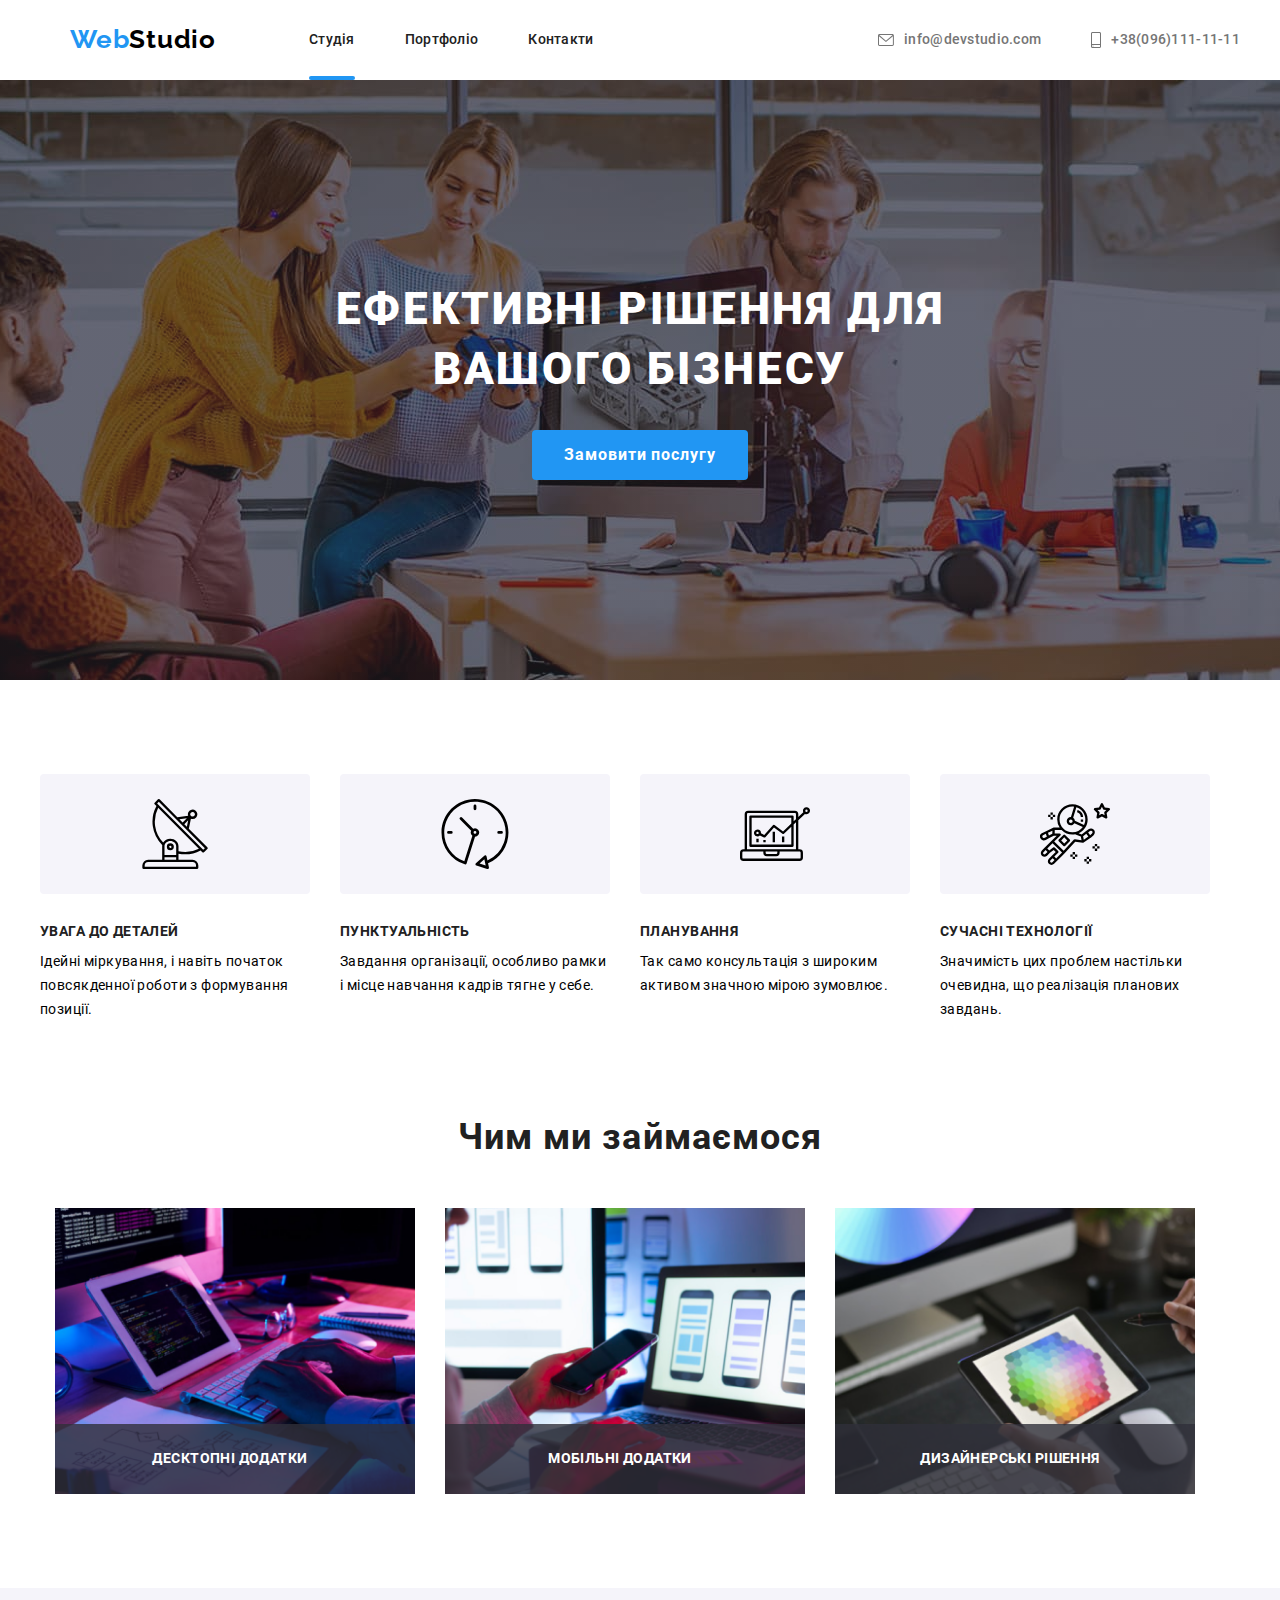
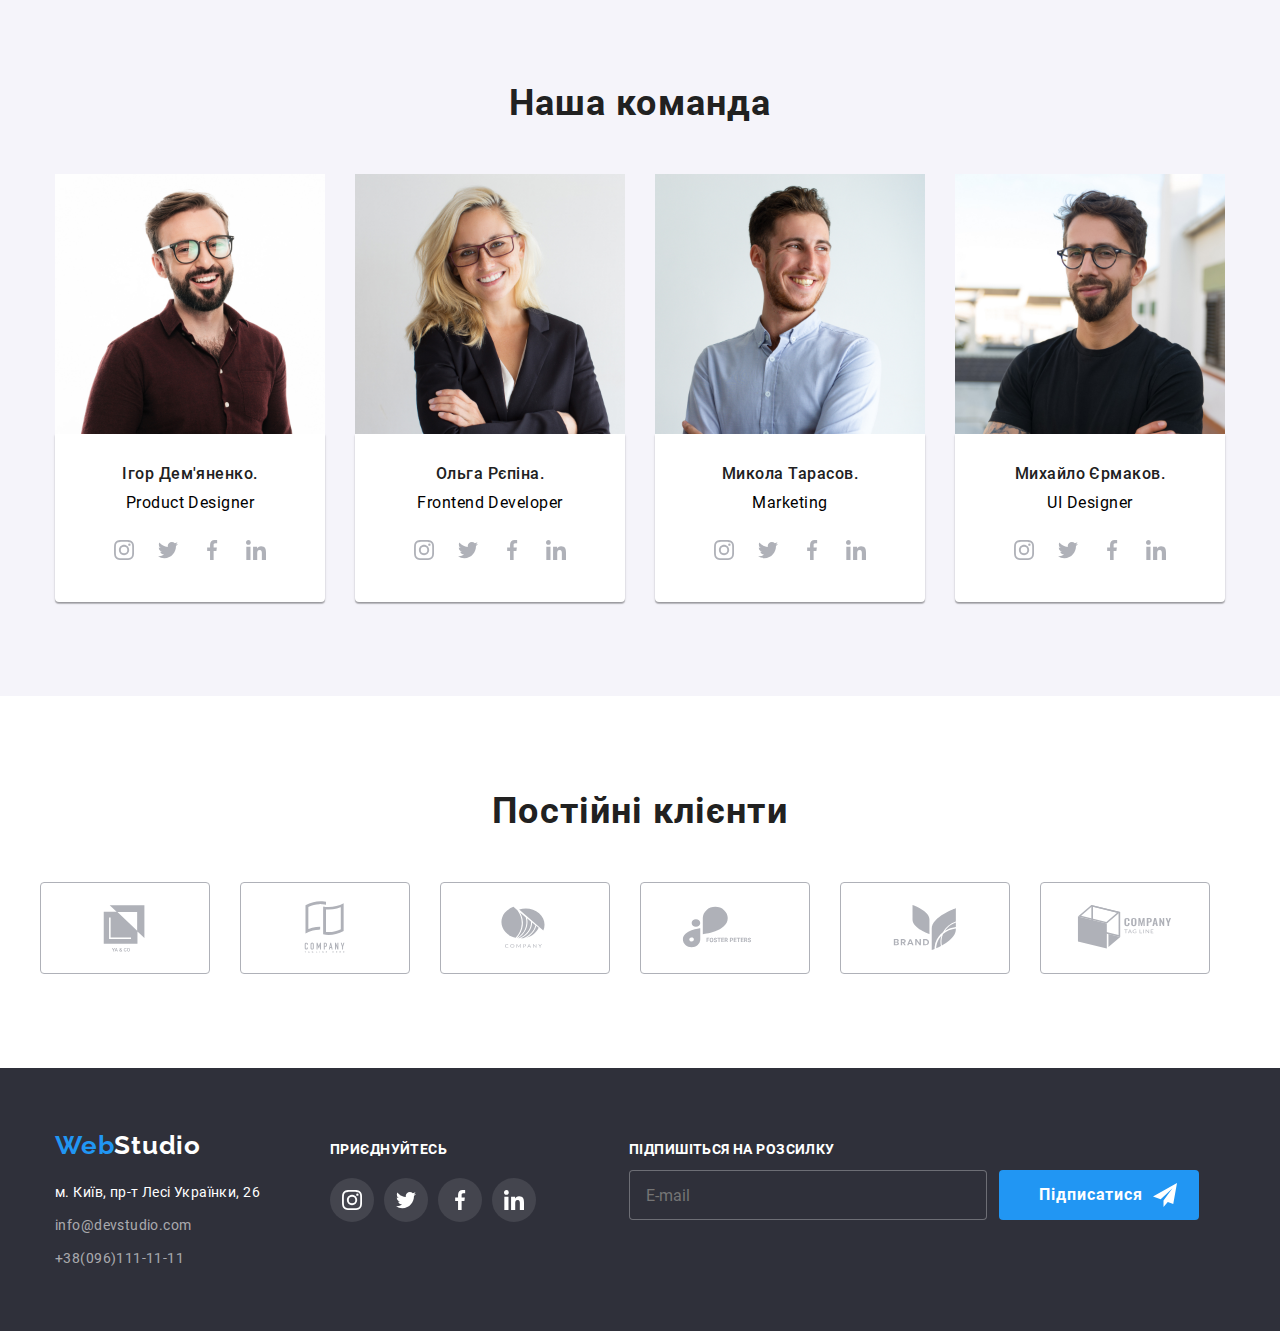
==== commit b96cb936: "HW-7" ====
--- a/index.html
+++ b/index.html
@@ -5,11 +5,7 @@
         <meta http-equiv="X-UA-Compatible" content="IE=edge">
         <meta name="viewport" content="width=device-width, initial-scale=1.0">
         <title>goit-markup-hw-01</title>
-        <link href="/css/main.min.css" rel="stylesheet" />
-        <link href="https://fonts.googleapis.com/css2?family=Raleway:wght@700&display=swap" rel="stylesheet" />
-        <link href="https://fonts.googleapis.com/css2?family=Roboto:wght@400;500;700;900&display=swap" rel="stylesheet" />
         <link href="https://cdnjs.cloudflare.com/ajax/libs/modern-normalize/1.1.0/modern-normalize.min.css" rel="stylesheet" />
-        <link rel="stylesheet" href="./css/styles.css" />
         <link rel="stylesheet" href="./css/main.min.css" />
 </head>  
 <body>
@@ -17,7 +13,7 @@
             <div class="conteiner">
               <div class="main-nav">
             <a class="logo" href="/"> 
-                <span class="page-header__logo-header">Web</span>Studio
+                <span class="logo__logo-header">Web</span>Studio
             </a>
             <nav>
              <ul class="page-header__site-nav">
@@ -62,50 +58,42 @@
         <section class="section-features">
             <div class="conteiner">
                 <ul class="features">
-                  <div class="features-list features__features-list">
-                    <li class="features-list__features-item">
-                      <span class="features-list__icon-img">
+                    <li class="features-item">
+                      <span class="features-item__icon-img">
                         <svg width="70px" height="70px">
                         <use href="./images/icons.svg#icon-antenna-1"></use>
                         </svg>
                       </span>
-                      <h3 class="features-list__section-title">УВАГА ДО ДЕТАЛЕЙ</h3>
-                      <p class="features-list__section-paragraph">Ідейні міркування, і навіть початок повсякденної роботи з формування позиції.</p>
-                    </li>
-                  </div>
-                  <div class="features-list">
-                  <li class="features-list__features-item">
-                    <span class="features-list__icon-img">
+                      <h3 class="features-item__section-title">УВАГА ДО ДЕТАЛЕЙ</h3>
+                      <p class="features-item__section-paragraph">Ідейні міркування, і навіть початок повсякденної роботи з формування позиції.</p>
+                    </li>
+                  <li class="features-item">
+                    <span class="features-item__icon-img">
                         <svg width="70px" height="70px">
                         <use href="./images/icons.svg#icon-clock-1"></use>
                         </svg>
                     </span>
-                    <h3 class="features-list__section-title">ПУНКТУАЛЬНІСТЬ</h3>
-                    <p class="features-list__section-paragraph">Завдання організації, особливо рамки і місце навчання кадрів тягне у себе.</p>
+                    <h3 class="features-item__section-title">ПУНКТУАЛЬНІСТЬ</h3>
+                    <p class="features-item__section-paragraph">Завдання організації, особливо рамки і місце навчання кадрів тягне у себе.</p>
                   </li>
-                  </div>
-                  <div class="features-list">
-                    <li class="features-list__features-item">
-                    <span class="features-list__icon-img">
+                    <li class="features-item">
+                    <span class="features-item__icon-img">
                         <svg width="70px" height="70px">
                         <use href="./images/icons.svg#icon-diagram-1"></use>
                         </svg>
                     </span>
-                    <h3 class="features-list__section-title">ПЛАНУВАННЯ</h3>
-                    <p class="features-list__section-paragraph">Так само консультація з широким активом значною мірою зумовлює.</p>
-                    </li>
-                  </div>
-                  <div class="features-list">
-                    <li class="features-list__features-item">
-                    <span class="features-list__icon-img">
+                    <h3 class="features-item__section-title">ПЛАНУВАННЯ</h3>
+                    <p class="features-item__section-paragraph">Так само консультація з широким активом значною мірою зумовлює.</p>
+                    </li>
+                    <li class="features-item">
+                    <span class="features-item__icon-img">
                         <svg width="70px" height="70px">
                         <use href="./images/icons.svg#icon-astronaut-1"></use>
                         </svg>
                     </span>
-                    <h3 class="features-list__section-title">СУЧАСНІ ТЕХНОЛОГІЇ</h3>
-                    <p class="features-list__section-paragraph">Значимість цих проблем настільки очевидна, що реалізація планових завдань.</p>
-                    </li>
-                  </div>
+                    <h3 class="features-item__section-title">СУЧАСНІ ТЕХНОЛОГІЇ</h3>
+                    <p class="features-item__section-paragraph">Значимість цих проблем настільки очевидна, що реалізація планових завдань.</p>
+                    </li>
                 </ul>
                 </div>
                 </section>
@@ -113,8 +101,7 @@
                 <div class="conteiner">
                 <h2 class="section-work__title-work">Чим ми займаємося</h2>
                 <ul class="work-list">
-                  <div class="work-box">
-                    <li class="work-box__box"> 
+                    <li class="work-box"> 
                       <a>
                       <div class="work-box__box-img">                
                         <img
@@ -125,9 +112,7 @@
                       </div>
                       </a>
                     </li>
-                  </div>
-                  <div class="work-box work-list__work-box">
-                    <li class="work-box__box">  
+                    <li class="work-box">  
                       <a>      
                         <div class="work-box__box-img">        
                         <img
@@ -139,9 +124,7 @@
                       </div>
                       </a>
                     </li>
-                  </div>
-                  <div class="work-box work-list__work-box">
-                    <li class="work-box__box">   
+                    <li class="work-box">   
                       <a>   
                         <div class="work-box__box-img">            
                         <img
@@ -153,7 +136,6 @@
                       </div>
                       </a>
                     </li>
-                  </div>
                 </ul>
                 </div>
                 </section>
@@ -161,205 +143,192 @@
             <div class="conteiner">
                 <h2 class="section-team__section-title">Наша команда</h2>
             <ul class="cards-list">
-              <div class="card-box">
-                    <li class="card-box__card-item">
-                    <img
-                    src="./images/photo1.jpg"
+                <li class="card-item">
+                  <img src="./images/photo1.jpg"
                     alt="Ігор Дем'яненко. Product Designer"
                     width="270" />
-                  <div class="card-box__member">
-                  <h3 class="card-box__section-name">Ігор Дем'яненко.</h3>
-                  <p class="card-box__section-profession">Product Designer</p>
-                  <div class="card-box__social-box">
-                    <ul class="card-box__socials-list">
-                      <li> <a class="card-box__team-socials-link" href="#">
+                  <div class="card-item__member">
+                  <h3 class="card-item__section-name">Ігор Дем'яненко.</h3>
+                  <p class="card-item__section-profession">Product Designer</p>
+                  <div class="card-item__social-box">
+                    <ul class="card-item__socials-list">
+                      <li> <a class="card-item__team-socials-link" href="#">
                           <svg width="20" height="20">
                           <use href="./images/icons.svg#icon-instagram-2"></use>
                           </svg>
                            </a>
                       </li>
-                       <li> <a class="card-box__team-socials-link" href="#">
+                       <li> <a class="card-item__team-socials-link" href="#">
                           <svg width="20" height="20">
                           <use href="./images/icons.svg#icon-twitter-1"></use>
                           </svg>
                             </a>
                         </li>
-                        <li> <a class="card-box__team-socials-link" href="#">
+                        <li> <a class="card-item__team-socials-link" href="#">
                             <svg width="20" height="20">
                             <use href="./images/icons.svg#icon-facebook-1"></use>
                             </svg>
                             </a>
                         </li>
-                        <li> <a class="card-box__team-socials-link" href="#">
+                        <li> <a class="card-item__team-socials-link" href="#">
                             <svg width="20" height="20">
                             <use href="./images/icons.svg#icon-linkedin-1"></use>
                            </svg>
                             </a>
-                            </li>
-                          </ul>
-                      </div>
-                    </div>
-                    </li>
-              </div>
-              <div class="card-box">
-                    <li class="card-box__card-item">                    
-                        <img
-                        src="./images/photo2.jpg"
-                        alt="Ольга Рєпіна. Frontend Developer"
-                        width="270" />
-                        <div class="card-box__member">
-                            <h3 class="card-box__section-name">Ольга Рєпіна.</h3>
-                            <p class="card-box__section-profession">Frontend Developer</p>
-                            <div class="card-box__social-box">
-                                <ul class="card-box__socials-list">
-                                    <li> <a class="card-box__team-socials-link" href="#">
-                                        <svg width="20" height="20">
-                                          <use href="./images/icons.svg#icon-instagram-2"></use>
-                                        </svg>
-                                      </a>
-                                    </li>
-                                    <li> <a class="card-box__team-socials-link" href="#">
-                                        <svg width="20" height="20">
-                                          <use href="./images/icons.svg#icon-twitter-1"></use>
-                                        </svg>
-                                      </a>
-                                    </li>
-                                    <li> <a class="card-box__team-socials-link" href="#">
-                                        <svg width="20" height="20">
-                                          <use href="./images/icons.svg#icon-facebook-1"></use>
-                                        </svg>
-                                      </a>
-                                    </li>
-                                    <li> <a class="card-box__team-socials-link" href="#">
-                                        <svg width="20" height="20">
-                                          <use href="./images/icons.svg#icon-linkedin-1"></use>
-                                        </svg>
-                                      </a>
-                                    </li>
-                                </ul>
-                                </div>
-                                </div>               
-                      </li>
-                  </div> 
-                    <div class="card-box">
-                    <li class="card-box__card-item">                        
-                          <img
-                        src="./images/photo3.jpg"
-                        alt="Микола Тарасов. Marketing"
-                        width="270" />
-                        <div class="card-box__member">
-                            <h3 class="card-box__section-name">Микола Тарасов.</h3>
-                            <p class="card-box__section-profession">Marketing</p>
-                            <div class="card-box__social-box">
-                                <ul class="card-box__socials-list">
-                                    <li> <a class="card-box__team-socials-link" href="#">
-                                        <svg width="20" height="20">
-                                          <use href="./images/icons.svg#icon-instagram-2"></use>
-                                        </svg>
-                                      </a>
-                                    </li>
-                                    <li> <a class="card-box__team-socials-link" href="#">
-                                        <svg width="20" height="20">
-                                          <use href="./images/icons.svg#icon-twitter-1"></use>
-                                        </svg>
-                                      </a>
-                                    </li>
-                                    <li> <a class="card-box__team-socials-link" href="#">
-                                        <svg width="20" height="20">
-                                          <use href="./images/icons.svg#icon-facebook-1"></use>
-                                        </svg>
-                                      </a>
-                                    </li>
-                                    <li> <a class="card-box__team-socials-link" href="#">
-                                        <svg width="20" height="20">
-                                          <use href="./images/icons.svg#icon-linkedin-1"></use>
-                                        </svg>
-                                      </a>
-                                    </li>
-                                </ul>
-                                </div>
-                        </div>                           
-                    </li>
+                        </li>
+                    </ul>
                   </div>
-                  <div class="card-box">
-                    <li class="card-box__card-item">                        
-                            <img
-                        src="./images/photo4.jpg"
-                        alt="Михайло Єрмаков. UI Designer"
-                        width="270"
-                        />
-                        <div class="card-box__member">
-                            <h3 class="card-box__section-name">Михайло Єрмаков.</h3>
-                            <p class="card-box__section-profession">UI Designer</p>
-                            <div class="card-box__social-box">
-                                <ul class="card-box__socials-list">
-                                    <li> <a class="card-box__team-socials-link" href="#">
-                                        <svg width="20" height="20">
-                                          <use href="./images/icons.svg#icon-instagram-2"></use>
-                                        </svg>
-                                      </a>
-                                    </li>
-                                    <li> <a class="card-box__team-socials-link" href="#">
-                                        <svg width="20" height="20">
-                                          <use href="./images/icons.svg#icon-twitter-1"></use>
-                                        </svg>
-                                      </a>
-                                    </li>
-                                    <li> <a class="card-box__team-socials-link" href="#">
-                                        <svg width="20" height="20">
-                                          <use href="./images/icons.svg#icon-facebook-1"></use>
-                                        </svg>
-                                      </a>
-                                    </li>
-                                    <li> <a class="card-box__team-socials-link" href="#">
-                                        <svg width="20" height="20">
-                                          <use href="./images/icons.svg#icon-linkedin-1"></use>
-                                        </svg>
-                                      </a>
-                                    </li>
-                                </ul>
-                                </div>
-                        </div>                        
-                    </li>
                   </div>
-                </ul>
-                </div>
+                    </li>
+                <li class="card-item">                    
+                  <img src="./images/photo2.jpg"
+                    alt="Ольга Рєпіна. Frontend Developer"
+                    width="270" />
+                  <div class="card-item__member">
+                  <h3 class="card-item__section-name">Ольга Рєпіна.</h3>
+                  <p class="card-item__section-profession">Frontend Developer</p>
+                  <div class="card-item__social-box">
+                    <ul class="card-item__socials-list">
+                      <li> <a class="card-item__team-socials-link" href="#">
+                          <svg width="20" height="20">
+                            <use href="./images/icons.svg#icon-instagram-2"></use>
+                          </svg>
+                            </a>
+                      </li>
+                      <li> <a class="card-item__team-socials-link" href="#">
+                          <svg width="20" height="20">
+                          <use href="./images/icons.svg#icon-twitter-1"></use>
+                          </svg>
+                          </a>
+                      </li>
+                      <li> <a class="card-item__team-socials-link" href="#">
+                          <svg width="20" height="20">
+                          <use href="./images/icons.svg#icon-facebook-1"></use>
+                          </svg>
+                          </a>
+                      </li>
+                      <li> <a class="card-item__team-socials-link" href="#">
+                          <svg width="20" height="20">
+                          <use href="./images/icons.svg#icon-linkedin-1"></use>
+                          </svg>
+                          </a>
+                      </li>
+                    </ul>
+                  </div>
+                  </div>               
+                </li>
+                <li class="card-item">                        
+                  <img src="./images/photo3.jpg"
+                      alt="Микола Тарасов. Marketing"
+                      width="270" />
+                  <div class="card-item__member">
+                  <h3 class="card-item__section-name">Микола Тарасов.</h3>
+                  <p class="card-item__section-profession">Marketing</p>
+                  <div class="card-item__social-box">
+                    <ul class="card-item__socials-list">
+                      <li> <a class="card-item__team-socials-link" href="#">
+                          <svg width="20" height="20">
+                          <use href="./images/icons.svg#icon-instagram-2"></use>
+                          </svg>
+                          </a>
+                      </li>
+                      <li> <a class="card-item__team-socials-link" href="#">
+                          <svg width="20" height="20">
+                          <use href="./images/icons.svg#icon-twitter-1"></use>
+                          </svg>
+                          </a>
+                      </li>
+                      <li> <a class="card-item__team-socials-link" href="#">
+                          <svg width="20" height="20">
+                          <use href="./images/icons.svg#icon-facebook-1"></use>
+                          </svg>
+                            </a>
+                      </li>
+                      <li> <a class="card-item__team-socials-link" href="#">
+                          <svg width="20" height="20">
+                          <use href="./images/icons.svg#icon-linkedin-1"></use>
+                          </svg>
+                          </a>
+                      </li>
+                    </ul>
+                  </div>
+                  </div>                           
+                </li>
+                <li class="card-item">                        
+                  <img src="./images/photo4.jpg"
+                      alt="Михайло Єрмаков. UI Designer"
+                      width="270" />
+                  <div class="card-item__member">
+                  <h3 class="card-item__section-name">Михайло Єрмаков.</h3>
+                  <p class="card-item__section-profession">UI Designer</p>
+                  <div class="card-item__social-box">
+                    <ul class="card-item__socials-list">
+                      <li> <a class="card-item__team-socials-link" href="#">
+                          <svg width="20" height="20">
+                          <use href="./images/icons.svg#icon-instagram-2"></use>
+                          </svg>
+                          </a>
+                      </li>
+                      <li> <a class="card-item__team-socials-link" href="#">
+                          <svg width="20" height="20">
+                          <use href="./images/icons.svg#icon-twitter-1"></use>
+                          </svg>
+                          </a>
+                      </li>
+                      <li> <a class="card-item__team-socials-link" href="#">
+                          <svg width="20" height="20">
+                          <use href="./images/icons.svg#icon-facebook-1"></use>
+                          </svg>
+                          </a>
+                      </li>
+                      <li> <a class="card-item__team-socials-link" href="#">
+                          <svg width="20" height="20">
+                          <use href="./images/icons.svg#icon-linkedin-1"></use>
+                          </svg>
+                          </a>
+                      </li>
+                    </ul>
+                  </div>
+                  </div>                        
+                </li>
+              </ul>
+            </div>
         </section>
         <section class="section-clients">
           <div class="conteiner">
-            <h2 class="title-clients">Постійні клієнти</h2>
+            <h2 class="section-clients__title-clients">Постійні клієнти</h2>
           <ul class="clients-list">
-            <li class="clients-item"><a class="clients-img" href="">
+            <li class="clients-item"><a class="clients-item__clients-img" href="">
                     <svg width="106px" height="60px">
                     <use href="./images/icons.svg#icon-Logo-Client1"></use>
                     </svg>
             </a>
             </li>
-            <li class="clients-item"><a class="clients-img" href="">
+            <li class="clients-item"><a class="clients-item__clients-img" href="">
                     <svg width="106px" height="60px">
                     <use href="./images/icons.svg#icon-Logo-Client2"></use>
                     </svg>
             </a>
             </li>
-            <li class="clients-item"><a class="clients-img" href="">
+            <li class="clients-item"><a class="clients-item__clients-img" href="">
                     <svg width="106px" height="60px">
                     <use href="./images/icons.svg#icon-Logo-Client3"></use>
                     </svg>
             </a>
             </li>
-            <li class="clients-item"><a class="clients-img" href="">
+            <li class="clients-item"><a class="clients-item__clients-img" href="">
                     <svg width="106px" height="60px">
                     <use href="./images/icons.svg#icon-Logo-Client4"></use>
                     </svg>
             </a>
             </li>
-            <li class="clients-item"><a class="clients-img" href="">
+            <li class="clients-item"><a class="clients-item__clients-img" href="">
                     <svg width="106px" height="60px">
                     <use href="./images/icons.svg#icon-Logo-Client5"></use>
                     </svg>
             </a>
             </li>
-            <li class="clients-item"><a class="clients-img" href="">
+            <li class="clients-item"><a class="clients-item__clients-img" href="">
                     <svg width="106px" height="60px">
                     <use href="./images/icons.svg#icon-Logo-Client6"></use>
                     </svg>
@@ -370,58 +339,57 @@
         </section>
     </main>
     <footer class="footer">
-        <div class="conteiner-box">
-            <div class="box-first">
+        <div class="conteiner-footer">
+            <div class="address-box">
             <a class="logo-footer" href="/"> 
-                <span class="accent">Web</span>Studio
-            </a>
-            <address class="address-footer">
+                <span class="logo-footer__accent">Web</span>Studio
+            </a>
+            <address class="address-box__address-footer">
                 м. Київ, пр-т Лесі Українки, 26
             </address>
-              <address class="address-email">
-                <a href="mailto:info@devstudio.com" class="link">info@devstudio.com</a>
+              <address class="address-box__address-email">
+                <a href="mailto:info@devstudio.com" class="address-box__link">info@devstudio.com</a>
               </address>
-            <address class="address-tel">
-                <a href="tel:+380961111111" class="link">+38(096)111-11-11</a>
+            <address class="address-box__address-tel">
+                <a href="tel:+380961111111" class="address-box__link">+38(096)111-11-11</a>
               </address>
               </div>
-              <div class="box-secondary">
-                <h3 class="socials-title">ПРИЄДНУЙТЕСЬ</h3>
-              <ul class="socials-list">
-                <li> <a class="socials-link" href="#">
+              <div class="box-socials">
+                <h3 class="box-socials__socials-title">ПРИЄДНУЙТЕСЬ</h3>
+              <ul class="box-socials__socials-list">
+                <li> <a class="box-socials__socials-link" href="#">
                     <svg width="20" height="20">
                       <use href="./images/icons.svg#icon-instagram-2"></use>
                     </svg>
                   </a>
                 </li>
-                <li> <a class="socials-link" href="#">
+                <li> <a class="box-socials__socials-link" href="#">
                     <svg width="20" height="20">
                       <use href="./images/icons.svg#icon-twitter-1"></use>
                     </svg>
                   </a>
                 </li>
-                <li> <a class="socials-link" href="#">
+                <li> <a class="box-socials__socials-link" href="#">
                     <svg width="20" height="20">
                       <use href="./images/icons.svg#icon-facebook-1"></use>
                     </svg>
                   </a>
                 </li>
-                <li> <a class="socials-link" href="#">
+                <li> <a class="box-socials__socials-link" href="#">
                     <svg width="20" height="20">
                       <use href="./images/icons.svg#icon-linkedin-1"></use>
                     </svg>
                   </a>
                 </li>
               </ul>
-            </div>
-          
-      <div class="box-third">
+            </div> 
+      <div class="box-subscribe">
         <form class="footer-form">
-           <h3 class="socials-title">Підпишіться на розсилку</h3>
+           <h3 class="footer-form__socials-title">Підпишіться на розсилку</h3>
            <div class="footer-input-btn">
-            <input type="email" name="email" class="footer-input-email" placeholder="E-mail"/>
-            <button type="submit" class="footer-btn">Підписатися
-              <svg class="footer-btn-icon" width="24" height="24">
+            <input type="email" name="email" class="footer-input-btn__footer-input-email" placeholder="E-mail"/>
+            <button type="submit" class="footer-input-btn__footer-btn">Підписатися
+              <svg class="footer-input-btn__footer-btn-icon" width="24" height="24">
                 <use href="./images/icons.svg#icon-send"></use>
               </svg>
             </button>
@@ -432,68 +400,66 @@
     </footer>
     <div class="backdrop is-hidden" data-modal>
       <div class="modal">
-        <h2 class="modal-title">Залиште свої дані, ми вам передзвонимо</h2>
-        <form name="contact-form">
-          <label class="form-label" for="person-name">
+        <h2 class="modal__modal-title">Залиште свої дані, ми вам передзвонимо</h2>
+        <form name="contactmodal-form">
+          <label class="contactmodal-form__form-label" for="person-name">
             Ім'я</label>
-            <div class="form-control">
-            <input class="form-input" 
+            <div class="contactmodal-form__form-control">
+            <input class="contactmodal-form__form-input" 
             id="person-name" 
             type="text" 
             name="person-name"/>
-            <svg class="form-icon" width="12" height="12">
+            <svg class="contactmodal-form__form-icon" width="12" height="12">
               <use href="./images/icons.svg#icon-person"></use>
               </svg>
             </div> 
-          <label class="form-label" for="person-phone">
+          <label class="contactmodal-form__form-label" for="person-phone">
              Телефон </label>
-             <div class="form-control">
-              <input class="form-input" 
+             <div class="contactmodal-form__form-control">
+              <input class="contactmodal-form__form-input" 
               id="person-phone" 
               type="tel" 
               name="person-phone"/>
-              <svg class="form-icon" width="13" height="13 ">
+              <svg class="contactmodal-form__form-icon" width="13" height="13 ">
                 <use href="./images/icons.svg#icon-phone"></use>
                 </svg>
               </div> 
-          <label class="form-label" for="person-mail">
+          <label class="contactmodal-form__form-label" for="person-mail">
             Пошта</label>
-            <div class="form-control">
-              <input class="form-input" 
+            <div class="contactmodal-form__form-control">
+              <input class="contactmodal-form__form-input" 
               id="person-mail" 
               type="mail" 
               name="person-mail"/>
-              <svg class="form-icon" width="15" height="12">
+              <svg class="contactmodal-form__form-icon" width="15" height="12">
                 <use href="./images/icons.svg#icon-envelope2"></use>
                 </svg>
               </div> 
-          <label class="form-label" for="person-comment">Коментар</label> 
+          <label class="contactmodal-form__form-label" for="person-comment">Коментар</label> 
         <textarea 
-        class="form-textarea"
+        class="contactmodal-form__form-textarea contactmodal-form__form-textarea--checked"
         id="person-comment"
         name="persen-comment" 
         placeholder="Введіть текст"
         ></textarea>
-
-        <div class="checkbox-control">
+        <div class="contactmodal-form__checkbox-control">
           <input type="checkbox"  
-          class="checkbox-input" 
+          class="contactmodal-form__checkbox-input contactmodal-form__checkbox-input--checked" 
           name="terms-checkbox" 
           id="terms-checkbox">
-          <span class="checkbox-border">
-          <svg class="icon-check" width="16" height="15">
+          <span class="contactmodal-form__checkbox-border">
+          <svg class="contactmodal-form__icon-check" width="16" height="15">
           <use href="./images/icons.svg#icon-check"></use>
           </svg>
           </span>
-        <label class="checkbox-label" for="terms-checkbox">Погоджуюся з розсилкою та приймаю
-        <a class="accent" href="#">Умови договору</a>
+        <label class="contactmodal-form__checkbox-label" for="terms-checkbox">Погоджуюся з розсилкою та приймаю
+        <a class="contactmodal-form__accent" href="#">Умови договору</a>
         </label>
       </div>
-        <button type="submit" class="form-button" data-modal-send>Відправити</button>
-      
+        <button type="submit" class="contactmodal-form__form-button" data-modal-send>Відправити</button>
         </form>
         <button class="modal-close-button" type="button" data-modal-close>
-          <svg class="icon-close-button" width="11" height="11">
+          <svg class="modal-close-button__icon-close-button" width="11" height="11">
             <use href="./images/icons.svg#icon-close-black-18dp"></use>
             </svg>
         </button>
--- a/css/main.min.css
+++ b/css/main.min.css
@@ -1 +1 @@
-html{-webkit-box-sizing:border-box;box-sizing:border-box}*,*::before,*::after{-webkit-box-sizing:inherit;box-sizing:inherit}body{color:var(--primary-text-color);font-family:Roboto,sans-serif}ul{list-style:none;margin-top:0;margin-bottom:0;padding:0}img{display:block;max-width:100%;height:auto}.conteiner{margin-left:auto;margin-right:auto;padding-left:15px;padding-right:15px;width:1200px}.main-nav{margin-left:auto;margin-right:auto;padding-left:15px;padding-right:15px;width:1200px;display:-webkit-box;display:-ms-flexbox;display:flex;-webkit-box-align:center;-ms-flex-align:center;align-items:center}.page-header{background-color:var(--primary-white-color)}.page-header__logo-header{color:var(--accent-color)}.page-header__site-nav{display:-webkit-box;display:-ms-flexbox;display:flex;margin-left:93px}.page-header__item{display:block;padding-top:32px;padding-bottom:32px;position:relative;font-weight:500;font-size:14px;line-height:1.14;letter-spacing:.02em}.page-header__link{color:var(--title-text-color);text-decoration:none;-webkit-transition:color 250ms cubic-bezier(0.4, 0, 0.2, 1);transition:color 250ms cubic-bezier(0.4, 0, 0.2, 1)}.page-header__link--current::after{display:inline-block;content:"";width:100%;height:4px;position:absolute;left:0;top:76px;background-color:var(--accent-color);border-radius:2px}.page-header__site-nav .page-header__item:not(:last-child){margin-right:50px}.page-header__link:hover,.page-header__link:focus{color:var(--accent-color)}.page-header__item:not(:last-child){margin-right:50px}.page-header__address-link{display:-webkit-box;display:-ms-flexbox;display:flex;-webkit-box-align:center;-ms-flex-align:center;align-items:center;text-decoration:none;color:var(--primary-text-color);fill:var(--primary-text-color);font-weight:500;font-size:14px;line-height:1.14;letter-spacing:.02em;-webkit-transition:color 250ms cubic-bezier(0.4, 0, 0.2, 1),fill 250ms cubic-bezier(0.4, 0, 0.2, 1);transition:color 250ms cubic-bezier(0.4, 0, 0.2, 1),fill 250ms cubic-bezier(0.4, 0, 0.2, 1)}.page-header__item :hover,.page-header__item :focus{color:var(--accent-color);fill:var(--accent-color)}.page-header__icon-mail{display:-webkit-box;display:-ms-flexbox;display:flex;-webkit-box-align:center;-ms-flex-align:center;align-items:center;margin-right:10px;fill:currentColor;-webkit-transition:fill 250ms cubic-bezier(0.4, 0, 0.2, 1);transition:fill 250ms cubic-bezier(0.4, 0, 0.2, 1)}.page-header__icon-mail :hover,.page-header__icon-mail :focus{fill:var(--accent-color)}.page-header__icon-tel{display:-webkit-box;display:-ms-flexbox;display:flex;-webkit-box-align:center;-ms-flex-align:center;align-items:center;margin-right:10px;fill:currentColor;-webkit-transition:fill 250ms cubic-bezier(0.4, 0, 0.2, 1);transition:fill 250ms cubic-bezier(0.4, 0, 0.2, 1)}.page-header__icon-tel :hover,.page-header__icon-tel :focus{fill:var(--accent-color)}.address{display:-webkit-box;display:-ms-flexbox;display:flex;margin-left:auto}.logo{padding-top:24px;padding-bottom:25px;text-decoration:none;color:var(--primary-logo-color);font-family:Raleway,sans-serif;font-weight:700;font-size:26px;line-height:1.19;letter-spacing:.03em}.backdrop{position:fixed;top:0;left:0;z-index:1;width:100%;height:100%;background-color:rgba(47,48,58,.4);opacity:1;-webkit-transition:opacity 1250ms cubic-bezier(0.4, 0, 0.2, 1),visibility 1250ms cubic-bezier(0.4, 0, 0.2, 1);transition:opacity 1250ms cubic-bezier(0.4, 0, 0.2, 1),visibility 1250ms cubic-bezier(0.4, 0, 0.2, 1)}.backdrop.is-hidden .modal{-webkit-transform:translate(-50%, -50%) scale(1);transform:translate(-50%, -50%) scale(1)}.is-hidden{opacity:0;visibility:hidden;pointer-events:none}.modal{position:absolute;top:50%;left:50%;-webkit-transform:translate(-50%, -50%) scale(1);transform:translate(-50%, -50%) scale(1);width:528px;max-height:581px;height:100%;padding:40px;background-color:var(--primary-white-color);-webkit-box-shadow:0px 1px 3px rgba(0,0,0,.12),0px 1px 1px rgba(0,0,0,.14),0px 2px 1px rgba(0,0,0,.2);box-shadow:0px 1px 3px rgba(0,0,0,.12),0px 1px 1px rgba(0,0,0,.14),0px 2px 1px rgba(0,0,0,.2);border-radius:4px}.modal-close-button{position:absolute;top:8px;right:8px;display:-webkit-box;display:-ms-flexbox;display:flex;-webkit-box-align:center;-ms-flex-align:center;align-items:center;-webkit-box-pack:center;-ms-flex-pack:center;justify-content:center;padding:0;width:30px;height:30px;fill:#000;background-color:var(--primary-white-color);border:1px solid rgba(0,0,0,.1);border-radius:50%;cursor:pointer;-webkit-transition:fill 250ms cubic-bezier(0.4, 0, 0.2, 1);transition:fill 250ms cubic-bezier(0.4, 0, 0.2, 1)}.modal-close-button:hover,.modal-close-button:focus{fill:var(--accent-color)}.modal-title{font-family:"Roboto";font-style:normal;font-weight:700;font-size:20px;line-height:1.15em;text-align:center;letter-spacing:.03em;color:#212121;max-width:448px;max-height:23;margin-top:0;margin-bottom:12px}.form-label{display:block;margin-bottom:4px;font-size:12px;line-height:1.17em;letter-spacing:.01em;color:var(--primary-text-color)}.form-control{position:relative}.form-input{width:100%;height:40px;padding:14px 14px 14px 35px;border:1px solid var(--input-border-color);border-radius:4px;outline:none;margin-bottom:10px;cursor:pointer}.form-input:focus{border-color:var(--accent-color)}.form-input:focus+.form-icon{border-color:var(--accent-color);fill:var(--accent-color);-webkit-transform:translate(-250%, -100%);transform:translate(-250%, -100%)}.form-icon{position:absolute;top:50%;left:15px;-webkit-transform:translate(0%, -100%);transform:translate(0%, -100%);fill:var(--title-text-color);-webkit-transition:-webkit-transform 250ms cubic-bezier(0.4, 0, 0.2, 1);transition:-webkit-transform 250ms cubic-bezier(0.4, 0, 0.2, 1);transition:transform 250ms cubic-bezier(0.4, 0, 0.2, 1);transition:transform 250ms cubic-bezier(0.4, 0, 0.2, 1), -webkit-transform 250ms cubic-bezier(0.4, 0, 0.2, 1)}.form-textarea{width:100%;height:120px;padding:12px 16px;margin-bottom:20px;border:1px solid var(--input-border-color);border-radius:4px;font-size:12px;line-height:1.17;resize:none;fill:rgba(117,117,117,.5)}textarea :checked{border-color:var(--accent-color);fill:var(--accent-color)}.checkbox-control{position:relative;display:-webkit-box;display:-ms-flexbox;display:flex;-webkit-box-align:center;-ms-flex-align:center;align-items:center;-webkit-box-pack:center;-ms-flex-pack:center;justify-content:center;margin-bottom:30px}.checkbox-label{display:block;padding-left:8px;font-size:14px;letter-spacing:.03em;color:var(--primary-text-color);cursor:pointer}.checkbox-input{appearance:none;-webkit-appearance:none;-moz-appearance:none}.checkbox-input{width:16px;height:15px;display:-webkit-box;display:-ms-flexbox;display:flex;-webkit-box-align:center;-ms-flex-align:center;align-items:center;-webkit-box-pack:center;-ms-flex-pack:center;justify-content:center}.checkbox-border{position:absolute;top:50%;left:20px;-webkit-transform:translateY(-50%);transform:translateY(-50%);display:-webkit-box;display:-ms-flexbox;display:flex;-webkit-box-align:center;-ms-flex-align:center;align-items:center;-webkit-box-pack:center;-ms-flex-pack:center;justify-content:center;width:16px;height:15px;border:2px solid #212121;border-radius:2px;background-color:var(--primary-white-color);background-origin:border-box;z-index:-1;-webkit-transition:background-color 250ms cubic-bezier(0.4, 0, 0.2, 1),fill-opacity 250ms cubic-bezier(0.4, 0, 0.2, 1);transition:background-color 250ms cubic-bezier(0.4, 0, 0.2, 1),fill-opacity 250ms cubic-bezier(0.4, 0, 0.2, 1)}.checkbox-input:checked+.checkbox-border{border:none;background-color:var(--accent-color);fill:var(--primary-white-color)}.form-button{display:-webkit-box;display:-ms-flexbox;display:flex;-webkit-box-align:center;-ms-flex-align:center;align-items:center;-webkit-box-pack:center;-ms-flex-pack:center;justify-content:center;margin-left:auto;margin-right:auto;border:none;border-radius:4px;padding:10px 52px;min-width:200px;height:50px;-webkit-box-shadow:0px 4px 4px rgba(0,0,0,.15);box-shadow:0px 4px 4px rgba(0,0,0,.15);background-color:var(--accent-color);color:var(--primary-white-color);font-family:inherit;font-weight:700;font-size:16px;line-height:1.88;letter-spacing:.06em;cursor:pointer;-webkit-transition:background-color 2250ms cubic-bezier(0.4, 0, 0.2, 1),color 2250ms cubic-bezier(0.4, 0, 0.2, 1);transition:background-color 2250ms cubic-bezier(0.4, 0, 0.2, 1),color 2250ms cubic-bezier(0.4, 0, 0.2, 1)}.form-button:hover{color:tomato}.section-hero{max-width:1600px;height:600px;margin-left:auto;margin-right:auto;padding-top:200px;padding-bottom:200px;background-color:#2f303a;color:var(--primary-white-color);background-image:-webkit-gradient(linear, left top, left bottom, from(rgba(47, 48, 58, 0.4)), to(rgba(47, 48, 58, 0.4))),url(../images/bcg-Img.jpg);background-image:linear-gradient(rgba(47, 48, 58, 0.4), rgba(47, 48, 58, 0.4)),url(../images/bcg-Img.jpg);background-size:cover;background-repeat:no-repeat;background-position:center}.section-hero__title{margin-top:0;margin-bottom:0;margin-bottom:30px;text-transform:uppercase;font-weight:900;font-size:44px;line-height:1.36;letter-spacing:.06em;-webkit-box-align:center;-ms-flex-align:center;align-items:center;text-align:center}.hero-button{display:-webkit-box;display:-ms-flexbox;display:flex;margin-left:auto;margin-right:auto;border-radius:4px;padding:10.14px 32.04px;min-width:216px;background-color:var(--accent-color);color:var(--primary-white-color);border:var(--accent-color);font-family:inherit;font-weight:700;font-size:16px;line-height:1.88;letter-spacing:.06em}.section-features{padding-top:94px;padding-bottom:94px}.features{display:-webkit-box;display:-ms-flexbox;display:flex;-webkit-box-pack:center;-ms-flex-pack:center;justify-content:center;padding-left:0;padding-right:0}.features-list .features__features-list{width:270px;margin-right:30px;margin-left:0}.features-list__features-item:not(:last-child){margin-right:30px}.features-list__icon-img{display:-webkit-box;display:-ms-flexbox;display:flex;-webkit-box-align:center;-ms-flex-align:center;align-items:center;-webkit-box-pack:center;-ms-flex-pack:center;justify-content:center;width:270px;height:120px;background-color:#f5f4fa;margin-right:30px;margin-bottom:30px;border-radius:4px}.features-list__section-title{margin-top:0;margin-bottom:10px;color:var(--title-text-color);font-family:Roboto;font-weight:700;font-size:14px;line-height:1.14;letter-spacing:.03em}.features-list__section-paragraph{margin-top:0;margin-bottom:0;font-weight:400;font-size:14px;line-height:1.71;letter-spacing:.03em}footer{background-color:#2f303a}.footer{padding-top:60px;padding-bottom:60px}.conteiner-box{display:-webkit-box;display:-ms-flexbox;display:flex;-webkit-box-align:baseline;-ms-flex-align:baseline;align-items:baseline;margin-left:auto;margin-right:auto;padding-left:15px;padding-right:15px;width:1200px}.box-first{margin-left:0px;margin-right:70px}.box-secondary{display:block;margin-right:93px}.logo-footer{display:block;margin-top:0px;margin-bottom:20px;text-decoration:none;color:var(--primary-white-color);font-family:"Raleway";font-style:normal;font-weight:700;font-size:26px;line-height:1.19;letter-spacing:.03em}.address-footer{display:block;margin-top:0;margin-bottom:9px;text-decoration:none;color:var(--primary-white-color);font-family:"Roboto";font-style:normal;font-weight:400;font-size:14px;line-height:1.71;letter-spacing:.03em}.address-email a{display:block;margin-top:0;margin-bottom:9px;color:rgba(255,255,255,.6);text-decoration:none;font-family:"Roboto";font-style:normal;font-weight:400;font-size:14px;line-height:1.71;letter-spacing:.03em;-webkit-transition:color 250ms cubic-bezier(0.4, 0, 0.2, 1);transition:color 250ms cubic-bezier(0.4, 0, 0.2, 1)}.address-tel a{display:block;margin-top:0;margin-bottom:0px;color:rgba(255,255,255,.6);text-decoration:none;font-family:"Roboto";font-style:normal;font-weight:400;font-size:14px;line-height:1.71;letter-spacing:.03em;-webkit-transition:color 250ms cubic-bezier(0.4, 0, 0.2, 1);transition:color 250ms cubic-bezier(0.4, 0, 0.2, 1)}.address-email .link:hover,.address-email .link:focus{color:var(--accent-color)}.address-tel .link:hover,.address-tel .link:focus{color:var(--accent-color)}.socials-title{display:block;margin-top:0;margin-bottom:20px;color:var(--primary-white-color);font-family:Roboto;font-weight:700;font-size:14px;line-height:1.14;letter-spacing:.03em;text-transform:uppercase}.socials-list{display:-webkit-box;display:-ms-flexbox;display:flex;gap:10px}.socials-link{display:-webkit-box;display:-ms-flexbox;display:flex;-webkit-box-align:center;-ms-flex-align:center;align-items:center;-webkit-box-pack:center;-ms-flex-pack:center;justify-content:center;width:44px;height:44px;fill:var(--primary-white-color);background-color:rgba(255,255,255,.1);border-radius:50%;-webkit-transition:background-color 250ms cubic-bezier(0.4, 0, 0.2, 1);transition:background-color 250ms cubic-bezier(0.4, 0, 0.2, 1)}.socials-link:hover,.socials-link:focus{background-color:var(--accent-color)}.box-third{display:inline-block}.footer-input-btn{display:-webkit-box;display:-ms-flexbox;display:flex;-ms-flex-line-pack:center;align-content:center;-webkit-box-pack:center;-ms-flex-pack:center;justify-content:center}.footer-input-email{margin-left:auto;margin-right:12px;font-size:16px;line-height:1.2;background-color:#2f303a;color:rgba(255,255,255,.6);padding-left:16px;width:358px;height:50px;border:1px solid rgba(255,255,255,.3);border-radius:4px;outline:none;-webkit-transition:border-color var(--accent-color);transition:border-color var(--accent-color)}.footer-btn{margin-left:auto;margin-right:auto;border:none;border-radius:4px;padding:10px 10px 10px 28px;font-size:16px;font-weight:700;line-height:1.9;letter-spacing:.06em;background-color:var(--accent-color);color:var(--primary-white-color);fill:var(--primary-white-color);min-width:200px;height:50px;display:-webkit-box;display:-ms-flexbox;display:flex;-webkit-box-align:center;-ms-flex-align:center;align-items:center;-webkit-box-pack:center;-ms-flex-pack:center;justify-content:center;cursor:pointer}.footer-btn-icon{margin-left:10px;-webkit-box-align:center;-ms-flex-align:center;align-items:center}.section-work{padding-top:0px;padding-bottom:94px}.section-work__title-work{margin-top:0;margin-bottom:50px;color:var(--title-text-color);font-weight:700;font-size:36px;line-height:1.17;letter-spacing:.03em;text-align:center}.work-list{display:-webkit-box;display:-ms-flexbox;display:flex;-webkit-box-align:center;-ms-flex-align:center;align-items:center;-webkit-box-pack:center;-ms-flex-pack:center;justify-content:center}.work-box__box{width:370px;margin-right:30px}.work-box__box:not(:last-child){margin-right:30px}.work-box__box-img{position:relative;overflow:hidden}.work-box__box-title-overlay{position:absolute;right:0;bottom:0;width:370px;height:70px;color:var(--primary-white-color);background-color:rgba(47,48,58,.8);font-weight:700;font-size:14px;line-height:1.14;text-align:center;letter-spacing:.03em;text-transform:uppercase;margin:0;color:var(--primary-white-color)}.work-box__box-title-overlay--addition{display:-webkit-box;display:-ms-flexbox;display:flex;-webkit-box-align:center;-ms-flex-align:center;align-items:center;-webkit-box-pack:center;-ms-flex-pack:center;justify-content:center}.section-team{padding-top:94px;padding-bottom:94px;background-color:#f5f4fa}.section-team__.section-title{margin-top:0;margin-bottom:50px;color:var(--title-text-color);font-weight:700;font-size:36px;line-height:1.17;letter-spacing:.03em;text-align:center}.cards-list{display:-webkit-box;display:-ms-flexbox;display:flex}.card-box{display:-webkit-box;display:-ms-flexbox;display:flex;-webkit-box-align:center;-ms-flex-align:center;align-items:center;-webkit-box-pack:center;-ms-flex-pack:center;justify-content:center}.card-box__card-item{width:270px;margin-right:30px}.card-box__card-item:last-child{margin-right:0}.card-box__member{background-color:var(--primary-white-color);-webkit-box-shadow:0px 1px 3px rgba(0,0,0,.12),0px 1px 1px rgba(0,0,0,.14),0px 2px 1px rgba(0,0,0,.2);box-shadow:0px 1px 3px rgba(0,0,0,.12),0px 1px 1px rgba(0,0,0,.14),0px 2px 1px rgba(0,0,0,.2);border-radius:0px 0px 4px 4px;padding-top:30px;padding-bottom:30px;text-align:center}.card-box__socials-list{display:-webkit-box;display:-ms-flexbox;display:flex;-webkit-box-align:center;-ms-flex-align:center;align-items:center;-webkit-box-pack:center;-ms-flex-pack:center;justify-content:center}.card-box__section-name{margin-top:0;margin-bottom:10px;color:var(--title-text-color);font-weight:500;font-size:16px;line-height:1.19;letter-spacing:.03em}.card-box__section-profession{margin-top:0;margin-bottom:16px;font-weight:400;font-size:16px;line-height:1.19;letter-spacing:.03em}.card-box__team-socials-link{display:-webkit-box;display:-ms-flexbox;display:flex;-webkit-box-align:center;-ms-flex-align:center;align-items:center;-webkit-box-pack:center;-ms-flex-pack:center;justify-content:center;width:44px;height:44px;fill:#afb1b8;background-color:var(--primary-white-color);border-radius:50%;-webkit-transition:background-color 250ms cubic-bezier(0.4, 0, 0.2, 1),fill 250ms cubic-bezier(0.4, 0, 0.2, 1);transition:background-color 250ms cubic-bezier(0.4, 0, 0.2, 1),fill 250ms cubic-bezier(0.4, 0, 0.2, 1)}.card-box__team-socials-link:hover,.card-box__team-socials-link:focus{background-color:var(--accent-color);fill:var(--primary-white-color)}.section-clients{padding-top:94px;padding-bottom:94px}.title-clients{margin-top:0;margin-bottom:50px;color:var(--title-text-color);font-weight:700;font-size:36px;line-height:1.17;letter-spacing:.03em;text-align:center}.clients-list{display:-webkit-box;display:-ms-flexbox;display:flex;-webkit-box-align:center;-ms-flex-align:center;align-items:center;-webkit-box-pack:center;-ms-flex-pack:center;justify-content:center}.clients-img{display:-webkit-box;display:-ms-flexbox;display:flex;width:170px;height:92px;margin-right:30px;-webkit-box-align:center;-ms-flex-align:center;align-items:center;-webkit-box-pack:center;-ms-flex-pack:center;justify-content:center;fill:#afb1b8;border:1px solid #afb1b8;border-radius:4px;-webkit-transition:fill 250ms cubic-bezier(0.4, 0, 0.2, 1),border 250ms cubic-bezier(0.4, 0, 0.2, 1);transition:fill 250ms cubic-bezier(0.4, 0, 0.2, 1),border 250ms cubic-bezier(0.4, 0, 0.2, 1)}.clients-item .clients-img:hover,.clients-item .clients-img:focus{fill:var(--accent-color);border:1px solid var(--accent-color)}:root{--primary-background-color: #F5F5F5;--primary-white-color: #FFFFFF;--primary-text-color: #757575;--title-text-color: #212121;--accent-color: #2196F3;--primary-logo-color: #000000;--input-border-color:rgba(33, 33, 33, 0.2)}/*# sourceMappingURL=main.min.css.map */+@font-face{font-family:"Raleway";font-style:normal;font-weight:400;src:url("../fonts/raleway-v28-latin_cyrillic-regular.eot");src:local(""),url("../fonts/raleway-v28-latin_cyrillic-regular.eot?#iefix") format("embedded-opentype"),url("../fonts/raleway-v28-latin_cyrillic-regular.woff2") format("woff2"),url("../fonts/raleway-v28-latin_cyrillic-regular.woff") format("woff"),url("../fonts/raleway-v28-latin_cyrillic-regular.ttf") format("truetype"),url("../fonts/raleway-v28-latin_cyrillic-regular.svg#Raleway") format("svg")}@font-face{font-family:"Raleway";font-style:normal;font-weight:700;src:url("../fonts/raleway-v28-latin_cyrillic-700.eot");src:local(""),url("../fonts/raleway-v28-latin_cyrillic-700.eot?#iefix") format("embedded-opentype"),url("../fonts/raleway-v28-latin_cyrillic-700.woff2") format("woff2"),url("../fonts/raleway-v28-latin_cyrillic-700.woff") format("woff"),url("../fonts/raleway-v28-latin_cyrillic-700.ttf") format("truetype"),url("../fonts/raleway-v28-latin_cyrillic-700.svg#Raleway") format("svg")}@font-face{font-family:"Roboto";font-style:normal;font-weight:400;src:url("../fonts/roboto-v30-latin_cyrillic-regular.eot");src:local(""),url("../fonts/roboto-v30-latin_cyrillic-regular.eot?#iefix") format("embedded-opentype"),url("../fonts/roboto-v30-latin_cyrillic-regular.woff2") format("woff2"),url("../fonts/roboto-v30-latin_cyrillic-regular.woff") format("woff"),url("../fonts/roboto-v30-latin_cyrillic-regular.ttf") format("truetype"),url("../fonts/roboto-v30-latin_cyrillic-regular.svg#Roboto") format("svg")}@font-face{font-family:"Roboto";font-style:normal;font-weight:500;src:url("../fonts/roboto-v30-latin_cyrillic-500.eot");src:local(""),url("../fonts/roboto-v30-latin_cyrillic-500.eot?#iefix") format("embedded-opentype"),url("../fonts/roboto-v30-latin_cyrillic-500.woff2") format("woff2"),url("../fonts/roboto-v30-latin_cyrillic-500.woff") format("woff"),url("../fonts/roboto-v30-latin_cyrillic-500.ttf") format("truetype"),url("../fonts/roboto-v30-latin_cyrillic-500.svg#Roboto") format("svg")}@font-face{font-family:"Roboto";font-style:normal;font-weight:700;src:url("../fonts/roboto-v30-latin_cyrillic-700.eot");src:local(""),url("../fonts/roboto-v30-latin_cyrillic-700.eot?#iefix") format("embedded-opentype"),url("../fonts/roboto-v30-latin_cyrillic-700.woff2") format("woff2"),url("../fonts/roboto-v30-latin_cyrillic-700.woff") format("woff"),url("../fonts/roboto-v30-latin_cyrillic-700.ttf") format("truetype"),url("../fonts/roboto-v30-latin_cyrillic-700.svg#Roboto") format("svg")}@font-face{font-family:"Roboto";font-style:normal;font-weight:900;src:url("../fonts/roboto-v30-latin_cyrillic-900.eot");src:local(""),url("../fonts/roboto-v30-latin_cyrillic-900.eot?#iefix") format("embedded-opentype"),url("../fonts/roboto-v30-latin_cyrillic-900.woff2") format("woff2"),url("../fonts/roboto-v30-latin_cyrillic-900.woff") format("woff"),url("../fonts/roboto-v30-latin_cyrillic-900.ttf") format("truetype"),url("../fonts/roboto-v30-latin_cyrillic-900.svg#Roboto") format("svg")}html{-webkit-box-sizing:border-box;box-sizing:border-box}*,*::before,*::after{-webkit-box-sizing:inherit;box-sizing:inherit}body{color:var(--primary-text-color);font-family:Roboto,sans-serif}ul{list-style:none;margin-top:0;margin-bottom:0;padding:0}img{display:block;max-width:100%;height:auto}.conteiner{margin-left:auto;margin-right:auto;padding-left:15px;padding-right:15px;width:1200px}.main-nav{margin-left:auto;margin-right:auto;padding-left:15px;padding-right:15px;width:1200px;display:-webkit-box;display:-ms-flexbox;display:flex;-webkit-box-align:center;-ms-flex-align:center;align-items:center}.section-clients{padding-top:94px;padding-bottom:94px}.section-clients__title-clients{margin-top:0;margin-bottom:50px;color:#212121;font-weight:700;font-size:36px;line-height:1.17;letter-spacing:.03em;text-align:center}.clients-list{display:-webkit-box;display:-ms-flexbox;display:flex;-webkit-box-align:center;-ms-flex-align:center;align-items:center;-webkit-box-pack:center;-ms-flex-pack:center;justify-content:center}.clients-item__clients-img{display:-webkit-box;display:-ms-flexbox;display:flex;width:170px;height:92px;margin-right:30px;-webkit-box-align:center;-ms-flex-align:center;align-items:center;-webkit-box-pack:center;-ms-flex-pack:center;justify-content:center;fill:#afb1b8;border:1px solid #afb1b8;border-radius:4px;-webkit-transition:fill 250ms cubic-bezier(0.4, 0, 0.2, 1),border 250ms cubic-bezier(0.4, 0, 0.2, 1);transition:fill 250ms cubic-bezier(0.4, 0, 0.2, 1),border 250ms cubic-bezier(0.4, 0, 0.2, 1)}.clients-item .clients-item__clients-img:hover,.clients-item .clients-item__clients-img:focus{fill:#2196f3;border:1px solid #2196f3}.section-features{padding-top:94px;padding-bottom:94px}.features{display:-webkit-box;display:-ms-flexbox;display:flex;-webkit-box-pack:center;-ms-flex-pack:center;justify-content:center;padding-left:0;padding-right:0}.features-item{width:270px;margin-right:30px;margin-left:0}.features-item__icon-img{display:-webkit-box;display:-ms-flexbox;display:flex;-webkit-box-align:center;-ms-flex-align:center;align-items:center;-webkit-box-pack:center;-ms-flex-pack:center;justify-content:center;width:270px;height:120px;background-color:#f5f4fa;margin-right:30px;margin-bottom:30px;border-radius:4px}.features-item__section-title{margin-top:0;margin-bottom:10px;color:#212121;font-family:Roboto;font-weight:700;font-size:14px;line-height:1.14;letter-spacing:.03em}.features-item__section-paragraph{margin-top:0;margin-bottom:0;font-weight:400;font-size:14px;line-height:1.71;letter-spacing:.03em}.features-item:not(:last-child){margin-right:30px}.footer{background-color:#2f303a;padding-top:60px;padding-bottom:60px}.logo-footer{display:block;margin-top:0px;margin-bottom:20px;text-decoration:none;color:#fff;font-family:"Raleway";font-style:normal;font-weight:700;font-size:26px;line-height:1.19;letter-spacing:.03em}.logo-footer__accent{color:#2196f3}.conteiner-footer{display:-webkit-box;display:-ms-flexbox;display:flex;-webkit-box-align:baseline;-ms-flex-align:baseline;align-items:baseline;margin-left:auto;margin-right:auto;padding-left:15px;padding-right:15px;width:1200px}.address-box{margin-left:0px;margin-right:70px}.address-box__address-footer{display:block;margin-top:0;margin-bottom:9px;text-decoration:none;color:#fff;font-family:"Roboto";font-style:normal;font-weight:400;font-size:14px;line-height:1.71;letter-spacing:.03em}.address-box__address-email{display:block;margin-top:0;margin-bottom:9px;font-family:"Roboto";font-style:normal;font-weight:400;font-size:14px;line-height:1.71;letter-spacing:.03em}.address-box__link{color:rgba(255,255,255,.6);text-decoration:none;-webkit-transition:color 250ms cubic-bezier(0.4, 0, 0.2, 1);transition:color 250ms cubic-bezier(0.4, 0, 0.2, 1)}.address-box__address-tel{display:block;margin-top:0;margin-bottom:0px;font-family:"Roboto";font-style:normal;font-weight:400;font-size:14px;line-height:1.71;letter-spacing:.03em}.address-box__address-email .address-box__link:hover,.address-box__address-email .address-box__link:focus{color:#2196f3}.address-box__address-tel .address-box__link:hover,.address-box__address-tel .address-box__link:focus{color:#2196f3}.box-socials{display:block;margin-right:93px}.box-socials__socials-title{display:block;margin-top:0;margin-bottom:20px;color:#fff;font-family:Roboto;font-weight:700;font-size:14px;line-height:1.14;letter-spacing:.03em;text-transform:uppercase}.box-socials__socials-list{display:-webkit-box;display:-ms-flexbox;display:flex;gap:10px}.box-socials__socials-link{display:-webkit-box;display:-ms-flexbox;display:flex;-webkit-box-align:center;-ms-flex-align:center;align-items:center;-webkit-box-pack:center;-ms-flex-pack:center;justify-content:center;width:44px;height:44px;fill:#fff;background-color:rgba(255,255,255,.1);border-radius:50%;-webkit-transition:background-color 250ms cubic-bezier(0.4, 0, 0.2, 1);transition:background-color 250ms cubic-bezier(0.4, 0, 0.2, 1)}.box-socials__socials-link:hover,.box-socials__socials-link:focus{background-color:#2196f3}.box-subscribe{display:inline-block}.footer-form__socials-title{font-family:Roboto;font-size:14px;line-height:100%;letter-spacing:.03em;text-transform:uppercase;color:#fff}.footer-input-btn{display:-webkit-box;display:-ms-flexbox;display:flex;-ms-flex-line-pack:center;align-content:center;-webkit-box-pack:center;-ms-flex-pack:center;justify-content:center}.footer-input-btn__footer-input-email{margin-left:auto;margin-right:12px;font-size:16px;line-height:1.2;background-color:#2f303a;color:rgba(255,255,255,.6);padding-left:16px;width:358px;height:50px;border:1px solid rgba(255,255,255,.3);border-radius:4px;outline:none;-webkit-transition:border-color #2196f3;transition:border-color #2196f3}.footer-input-btn__footer-btn{margin-left:auto;margin-right:auto;border:none;border-radius:4px;padding:10px 10px 10px 28px;font-size:16px;font-weight:700;line-height:1.9;letter-spacing:.06em;background-color:#2196f3;color:#fff;fill:#fff;min-width:200px;height:50px;display:-webkit-box;display:-ms-flexbox;display:flex;-webkit-box-align:center;-ms-flex-align:center;align-items:center;-webkit-box-pack:center;-ms-flex-pack:center;justify-content:center;cursor:pointer}.footer-input-btn__footer-btn-icon{margin-left:10px;-webkit-box-align:center;-ms-flex-align:center;align-items:center}.page-header{background-color:#fff}.page-header__site-nav{display:-webkit-box;display:-ms-flexbox;display:flex;margin-left:93px}.page-header__item{display:block;padding-top:32px;padding-bottom:32px;position:relative;font-weight:500;font-size:14px;line-height:1.14;letter-spacing:.02em}.page-header__link{font-weight:500;font-size:14px;line-height:1.14;letter-spacing:.02em;color:#212121;text-decoration:none;-webkit-transition:color 250ms cubic-bezier(0.4, 0, 0.2, 1);transition:color 250ms cubic-bezier(0.4, 0, 0.2, 1)}.page-header__link--current::after{display:inline-block;content:"";width:100%;height:4px;position:absolute;left:0;top:76px;background-color:#2196f3;border-radius:2px}.page-header__site-nav .page-header__item:not(:last-child){margin-right:50px}.page-header__link:hover,.page-header__link:focus{color:#2196f3}.page-header__item:not(:last-child){margin-right:50px}.page-header__address-link{display:-webkit-box;display:-ms-flexbox;display:flex;-webkit-box-align:center;-ms-flex-align:center;align-items:center;text-decoration:none;color:#757575;fill:#757575;font-weight:500;font-size:14px;line-height:1.14;letter-spacing:.02em;-webkit-transition:color 250ms cubic-bezier(0.4, 0, 0.2, 1),fill 250ms cubic-bezier(0.4, 0, 0.2, 1);transition:color 250ms cubic-bezier(0.4, 0, 0.2, 1),fill 250ms cubic-bezier(0.4, 0, 0.2, 1)}.page-header__item :hover,.page-header__item :focus{color:#2196f3;fill:#2196f3}.page-header__icon-mail{display:-webkit-box;display:-ms-flexbox;display:flex;-webkit-box-align:center;-ms-flex-align:center;align-items:center;margin-right:10px;fill:currentColor;-webkit-transition:fill 250ms cubic-bezier(0.4, 0, 0.2, 1);transition:fill 250ms cubic-bezier(0.4, 0, 0.2, 1)}.page-header__icon-mail :hover,.page-header__icon-mail :focus{fill:#2196f3}.page-header__icon-tel{display:-webkit-box;display:-ms-flexbox;display:flex;-webkit-box-align:center;-ms-flex-align:center;align-items:center;margin-right:10px;fill:currentColor;-webkit-transition:fill 250ms cubic-bezier(0.4, 0, 0.2, 1);transition:fill 250ms cubic-bezier(0.4, 0, 0.2, 1)}.page-header__icon-tel :hover,.page-header__icon-tel :focus{fill:#2196f3}.address{display:-webkit-box;display:-ms-flexbox;display:flex;margin-left:auto}.section-hero{max-width:1600px;height:600px;margin-left:auto;margin-right:auto;padding-top:200px;padding-bottom:200px;background-color:#2f303a;color:#fff;background-image:-webkit-gradient(linear, left top, left bottom, from(rgba(47, 48, 58, 0.4)), to(rgba(47, 48, 58, 0.4))),url(../images/bcg-Img.jpg);background-image:linear-gradient(rgba(47, 48, 58, 0.4), rgba(47, 48, 58, 0.4)),url(../images/bcg-Img.jpg);background-size:cover;background-repeat:no-repeat;background-position:center}.section-hero__title{margin-top:0;margin-bottom:0;margin-bottom:30px;text-transform:uppercase;font-weight:900;font-size:44px;line-height:1.36;letter-spacing:.06em;-webkit-box-align:center;-ms-flex-align:center;align-items:center;text-align:center}.hero-button{display:-webkit-box;display:-ms-flexbox;display:flex;margin-left:auto;margin-right:auto;border-radius:4px;padding:10.14px 32.04px;min-width:216px;background-color:#2196f3;color:#fff;border:#2196f3;font-family:inherit;font-weight:700;font-size:16px;line-height:1.88;letter-spacing:.06em}.logo{padding-top:24px;padding-bottom:25px;text-decoration:none;color:#000;font-family:Raleway,sans-serif;font-weight:700;font-size:26px;line-height:1.19;letter-spacing:.03em}.logo__logo-header{color:#2196f3}.backdrop{position:fixed;top:0;left:0;z-index:1;width:100%;height:100%;background-color:rgba(47,48,58,.4);opacity:1;-webkit-transition:opacity 1250ms cubic-bezier(0.4, 0, 0.2, 1),visibility 1250ms cubic-bezier(0.4, 0, 0.2, 1);transition:opacity 1250ms cubic-bezier(0.4, 0, 0.2, 1),visibility 1250ms cubic-bezier(0.4, 0, 0.2, 1)}.is-hidden{opacity:0;visibility:hidden;pointer-events:none}.modal{position:absolute;top:50%;left:50%;-webkit-transform:translate(-50%, -50%) scale(1);transform:translate(-50%, -50%) scale(1);width:528px;max-height:581px;height:100%;padding:40px;background-color:#fff;-webkit-box-shadow:0px 1px 3px rgba(0,0,0,.12),0px 1px 1px rgba(0,0,0,.14),0px 2px 1px rgba(0,0,0,.2);box-shadow:0px 1px 3px rgba(0,0,0,.12),0px 1px 1px rgba(0,0,0,.14),0px 2px 1px rgba(0,0,0,.2);border-radius:4px}.modal__modal-title{font-family:"Roboto";font-style:normal;font-weight:700;font-size:20px;line-height:1.15em;text-align:center;letter-spacing:.03em;color:#212121;max-width:448px;max-height:23;margin-top:0;margin-bottom:12px}.contactmodal-form__form-label{display:block;margin-bottom:4px;font-size:12px;line-height:1.17em;letter-spacing:.01em;color:#757575}.contactmodal-form__form-control{position:relative}.contactmodal-form__form-input{width:100%;height:40px;padding:14px 14px 14px 35px;border:1px solid rgba(33,33,33,.2);border-radius:4px;outline:none;margin-bottom:10px;cursor:pointer}.contactmodal-form__form-input:focus{border-color:#2196f3}.contactmodal-form__form-icon{position:absolute;top:50%;left:15px;-webkit-transform:translate(0%, -100%);transform:translate(0%, -100%);fill:#212121;-webkit-transition:-webkit-transform 250ms cubic-bezier(0.4, 0, 0.2, 1);transition:-webkit-transform 250ms cubic-bezier(0.4, 0, 0.2, 1);transition:transform 250ms cubic-bezier(0.4, 0, 0.2, 1);transition:transform 250ms cubic-bezier(0.4, 0, 0.2, 1), -webkit-transform 250ms cubic-bezier(0.4, 0, 0.2, 1)}.contactmodal-form__form-input:focus+.contactmodal-form__form-icon{border-color:#2196f3;fill:#2196f3;-webkit-transform:translate(-250%, -100%);transform:translate(-250%, -100%)}.contactmodal-form__form-textarea{width:100%;height:120px;padding:12px 16px;margin-bottom:20px;border:1px solid rgba(33,33,33,.2);border-radius:4px;font-size:12px;line-height:1.17;resize:none;fill:rgba(117,117,117,.5)}.contactmodal-form__contactmodal-form__form-textarea--checked :checked{border-color:#2196f3;fill:#2196f3}.contactmodal-form__checkbox-control{position:relative;display:-webkit-box;display:-ms-flexbox;display:flex;-webkit-box-align:center;-ms-flex-align:center;align-items:center;-webkit-box-pack:center;-ms-flex-pack:center;justify-content:center;margin-bottom:30px}.contactmodal-form__checkbox-label{display:block;padding-left:8px;font-size:14px;letter-spacing:.03em;color:#757575;cursor:pointer}.contactmodal-form__checkbox-input{width:16px;height:15px;display:-webkit-box;display:-ms-flexbox;display:flex;-webkit-box-align:center;-ms-flex-align:center;align-items:center;-webkit-box-pack:center;-ms-flex-pack:center;justify-content:center;appearance:none;-webkit-appearance:none;-moz-appearance:none}.contactmodal-form__checkbox-border{position:absolute;top:50%;left:20px;-webkit-transform:translateY(-50%);transform:translateY(-50%);display:-webkit-box;display:-ms-flexbox;display:flex;-webkit-box-align:center;-ms-flex-align:center;align-items:center;-webkit-box-pack:center;-ms-flex-pack:center;justify-content:center;width:16px;height:15px;border:2px solid #212121;border-radius:2px;background-color:#fff;background-origin:border-box;z-index:-1;-webkit-transition:background-color 250ms cubic-bezier(0.4, 0, 0.2, 1),fill-opacity 250ms cubic-bezier(0.4, 0, 0.2, 1);transition:background-color 250ms cubic-bezier(0.4, 0, 0.2, 1),fill-opacity 250ms cubic-bezier(0.4, 0, 0.2, 1)}.contactmodal-form__checkbox-input:checked+.contactmodal-form__checkbox-border{border:none;background-color:#2196f3;fill:#fff}.contactmodal-form__form-button{display:-webkit-box;display:-ms-flexbox;display:flex;-webkit-box-align:center;-ms-flex-align:center;align-items:center;-webkit-box-pack:center;-ms-flex-pack:center;justify-content:center;margin-left:auto;margin-right:auto;border:none;border-radius:4px;padding:10px 52px;min-width:200px;height:50px;-webkit-box-shadow:0px 4px 4px rgba(0,0,0,.15);box-shadow:0px 4px 4px rgba(0,0,0,.15);background-color:#2196f3;color:#fff;font-family:inherit;font-weight:700;font-size:16px;line-height:1.88;letter-spacing:.06em;cursor:pointer;-webkit-transition:background-color 2250ms cubic-bezier(0.4, 0, 0.2, 1),color 2250ms cubic-bezier(0.4, 0, 0.2, 1);transition:background-color 2250ms cubic-bezier(0.4, 0, 0.2, 1),color 2250ms cubic-bezier(0.4, 0, 0.2, 1)}.contactmodal-form__form-button:hover{color:tomato}.modal-close-button{position:absolute;top:8px;right:8px;display:-webkit-box;display:-ms-flexbox;display:flex;-webkit-box-align:center;-ms-flex-align:center;align-items:center;-webkit-box-pack:center;-ms-flex-pack:center;justify-content:center;padding:0;width:30px;height:30px;fill:#000;background-color:#fff;border:1px solid rgba(0,0,0,.1);border-radius:50%;cursor:pointer;-webkit-transition:fill 250ms cubic-bezier(0.4, 0, 0.2, 1);transition:fill 250ms cubic-bezier(0.4, 0, 0.2, 1)}.modal-close-button:hover,.modal-close-button:focus{fill:#2196f3}.page-portfolio{background-color:#fff;border-bottom:1px solid #ececec}.section-portfolio{padding-top:94px;padding-bottom:94px}.filter{display:-webkit-box;display:-ms-flexbox;display:flex;-webkit-box-pack:center;-ms-flex-pack:center;justify-content:center;margin-left:auto;margin-right:auto;margin-bottom:50px;padding-left:0}.filter .link{-webkit-transition:background-color 250ms cubic-bezier(0.4, 0, 0.2, 1),color 250ms cubic-bezier(0.4, 0, 0.2, 1);transition:background-color 250ms cubic-bezier(0.4, 0, 0.2, 1),color 250ms cubic-bezier(0.4, 0, 0.2, 1)}.filter .link:hover,.filter .link:focus{background-color:#2196f3;color:#fff;-webkit-box-shadow:0px 3px 1px rgba(0,0,0,.1),0px 1px 2px rgba(0,0,0,.08),0px 2px 2px rgba(0,0,0,.12);box-shadow:0px 3px 1px rgba(0,0,0,.1),0px 1px 2px rgba(0,0,0,.08),0px 2px 2px rgba(0,0,0,.12);-webkit-transition:-webkit-box-shadow 250ms cubic-bezier(0.4, 0, 0.2, 1);transition:-webkit-box-shadow 250ms cubic-bezier(0.4, 0, 0.2, 1);transition:box-shadow 250ms cubic-bezier(0.4, 0, 0.2, 1);transition:box-shadow 250ms cubic-bezier(0.4, 0, 0.2, 1), -webkit-box-shadow 250ms cubic-bezier(0.4, 0, 0.2, 1)}.button-filter{padding:6px 22px;background:#f5f4fa;border-radius:4px;border:1px solid rgba(0,0,0,0);text-align:center;color:#212121;font-family:"Roboto";font-style:normal;font-weight:500;font-size:16px;line-height:1.62;letter-spacing:.03em}.filter__button:last-child{margin-right:0px}.filter__button{margin-right:8px}.pages{display:-webkit-box;display:-ms-flexbox;display:flex;-ms-flex-wrap:wrap;flex-wrap:wrap;-webkit-box-pack:justify;-ms-flex-pack:justify;justify-content:space-between;margin-top:0;margin-bottom:0;padding:0}.pages .pages__card{width:370px;height:404px;margin-right:30px;margin-bottom:30px;border:1px solid #eee}.pages .card:nth-child(3n){margin-right:0}.pages .card:nth-last-child(-n+3){margin-bottom:0}.pages .card:hover{-webkit-box-shadow:0px 1px 1px rgba(0,0,0,.12),0px 4px 4px rgba(0,0,0,.06),1px 4px 6px rgba(0,0,0,.16);box-shadow:0px 1px 1px rgba(0,0,0,.12),0px 4px 4px rgba(0,0,0,.06),1px 4px 6px rgba(0,0,0,.16)}.pages-item{position:relative;overflow:hidden;width:370px;height:294px;-webkit-transition:-webkit-box-shadow 250ms cubic-bezier(0.4, 0, 0.2, 1);transition:-webkit-box-shadow 250ms cubic-bezier(0.4, 0, 0.2, 1);transition:box-shadow 250ms cubic-bezier(0.4, 0, 0.2, 1);transition:box-shadow 250ms cubic-bezier(0.4, 0, 0.2, 1), -webkit-box-shadow 250ms cubic-bezier(0.4, 0, 0.2, 1)}.pages-item__pages-overlay-text{position:absolute;top:0;left:0;display:block;width:100%;height:100%;padding:63px 24px;margin:0;background-color:rgba(33,150,243,.9);-webkit-transform:translateY(100%);transform:translateY(100%);-webkit-transition:-webkit-transform 250ms cubic-bezier(0.4, 0, 0.2, 1);transition:-webkit-transform 250ms cubic-bezier(0.4, 0, 0.2, 1);transition:transform 250ms cubic-bezier(0.4, 0, 0.2, 1);transition:transform 250ms cubic-bezier(0.4, 0, 0.2, 1), -webkit-transform 250ms cubic-bezier(0.4, 0, 0.2, 1);-ms-flex-line-pack:center;align-content:center;font-size:18px;line-height:1.56;color:#fff;padding:60px 24px}.pages-item:hover .pages-item__pages-overlay-text{-webkit-transform:translateY(0);transform:translateY(0)}.pages-item__pages-title{padding:20px 24px}.pages-item__pages-name{margin-top:0px;margin-bottom:4px;color:#212121;font-weight:700;font-size:18px;line-height:2;letter-spacing:.06em}.pages-item__pages-info{margin-top:0px;margin-bottom:0px;font-weight:400;font-size:16px;line-height:1.88;letter-spacing:.03em}.section-team{padding-top:94px;padding-bottom:94px;background-color:#f5f4fa}.section-team__section-title{margin-top:0;margin-bottom:50px;color:#212121;font-weight:700;font-size:36px;line-height:1.17;letter-spacing:.03em;text-align:center}.cards-list{display:-webkit-box;display:-ms-flexbox;display:flex}.card-item{width:270px;margin-right:30px}.card-item__member{background-color:#fff;-webkit-box-shadow:0px 1px 3px rgba(0,0,0,.12),0px 1px 1px rgba(0,0,0,.14),0px 2px 1px rgba(0,0,0,.2);box-shadow:0px 1px 3px rgba(0,0,0,.12),0px 1px 1px rgba(0,0,0,.14),0px 2px 1px rgba(0,0,0,.2);border-radius:0px 0px 4px 4px;padding-top:30px;padding-bottom:30px;text-align:center}.card-item__socials-list{display:-webkit-box;display:-ms-flexbox;display:flex;-webkit-box-align:center;-ms-flex-align:center;align-items:center;-webkit-box-pack:center;-ms-flex-pack:center;justify-content:center}.card-item__section-name{margin-top:0;margin-bottom:10px;color:#212121;font-weight:500;font-size:16px;line-height:1.19;letter-spacing:.03em}.card-item__section-profession{margin-top:0;margin-bottom:16px;font-weight:400;font-size:16px;line-height:1.19;letter-spacing:.03em}.card-item__team-socials-link{display:-webkit-box;display:-ms-flexbox;display:flex;-webkit-box-align:center;-ms-flex-align:center;align-items:center;-webkit-box-pack:center;-ms-flex-pack:center;justify-content:center;width:44px;height:44px;fill:#afb1b8;background-color:#fff;border-radius:50%;-webkit-transition:background-color 250ms cubic-bezier(0.4, 0, 0.2, 1),fill 250ms cubic-bezier(0.4, 0, 0.2, 1);transition:background-color 250ms cubic-bezier(0.4, 0, 0.2, 1),fill 250ms cubic-bezier(0.4, 0, 0.2, 1)}.card-item__team-socials-link:hover,.card-item__team-socials-link:focus{background-color:#2196f3;fill:#fff}.card-item:last-child{margin-right:0}.section-work{padding-top:0px;padding-bottom:94px}.section-work__title-work{margin-top:0;margin-bottom:50px;color:#212121;font-weight:700;font-size:36px;line-height:1.17;letter-spacing:.03em;text-align:center}.work-list{display:-webkit-box;display:-ms-flexbox;display:flex;-webkit-box-align:center;-ms-flex-align:center;align-items:center;-webkit-box-pack:center;-ms-flex-pack:center;justify-content:center}.work-box{width:370px;margin-right:30px}.work-box__box:not(:last-child){margin-right:30px}.work-box__box-img{position:relative;overflow:hidden}.work-box__box-title-overlay{position:absolute;right:0;bottom:0;width:370px;height:70px;color:#fff;background-color:rgba(47,48,58,.8);font-weight:700;font-size:14px;line-height:1.14;text-align:center;letter-spacing:.03em;text-transform:uppercase;margin:0;color:#fff}.work-box__box-title-overlay--addition{display:-webkit-box;display:-ms-flexbox;display:flex;-webkit-box-align:center;-ms-flex-align:center;align-items:center;-webkit-box-pack:center;-ms-flex-pack:center;justify-content:center}/*# sourceMappingURL=main.min.css.map */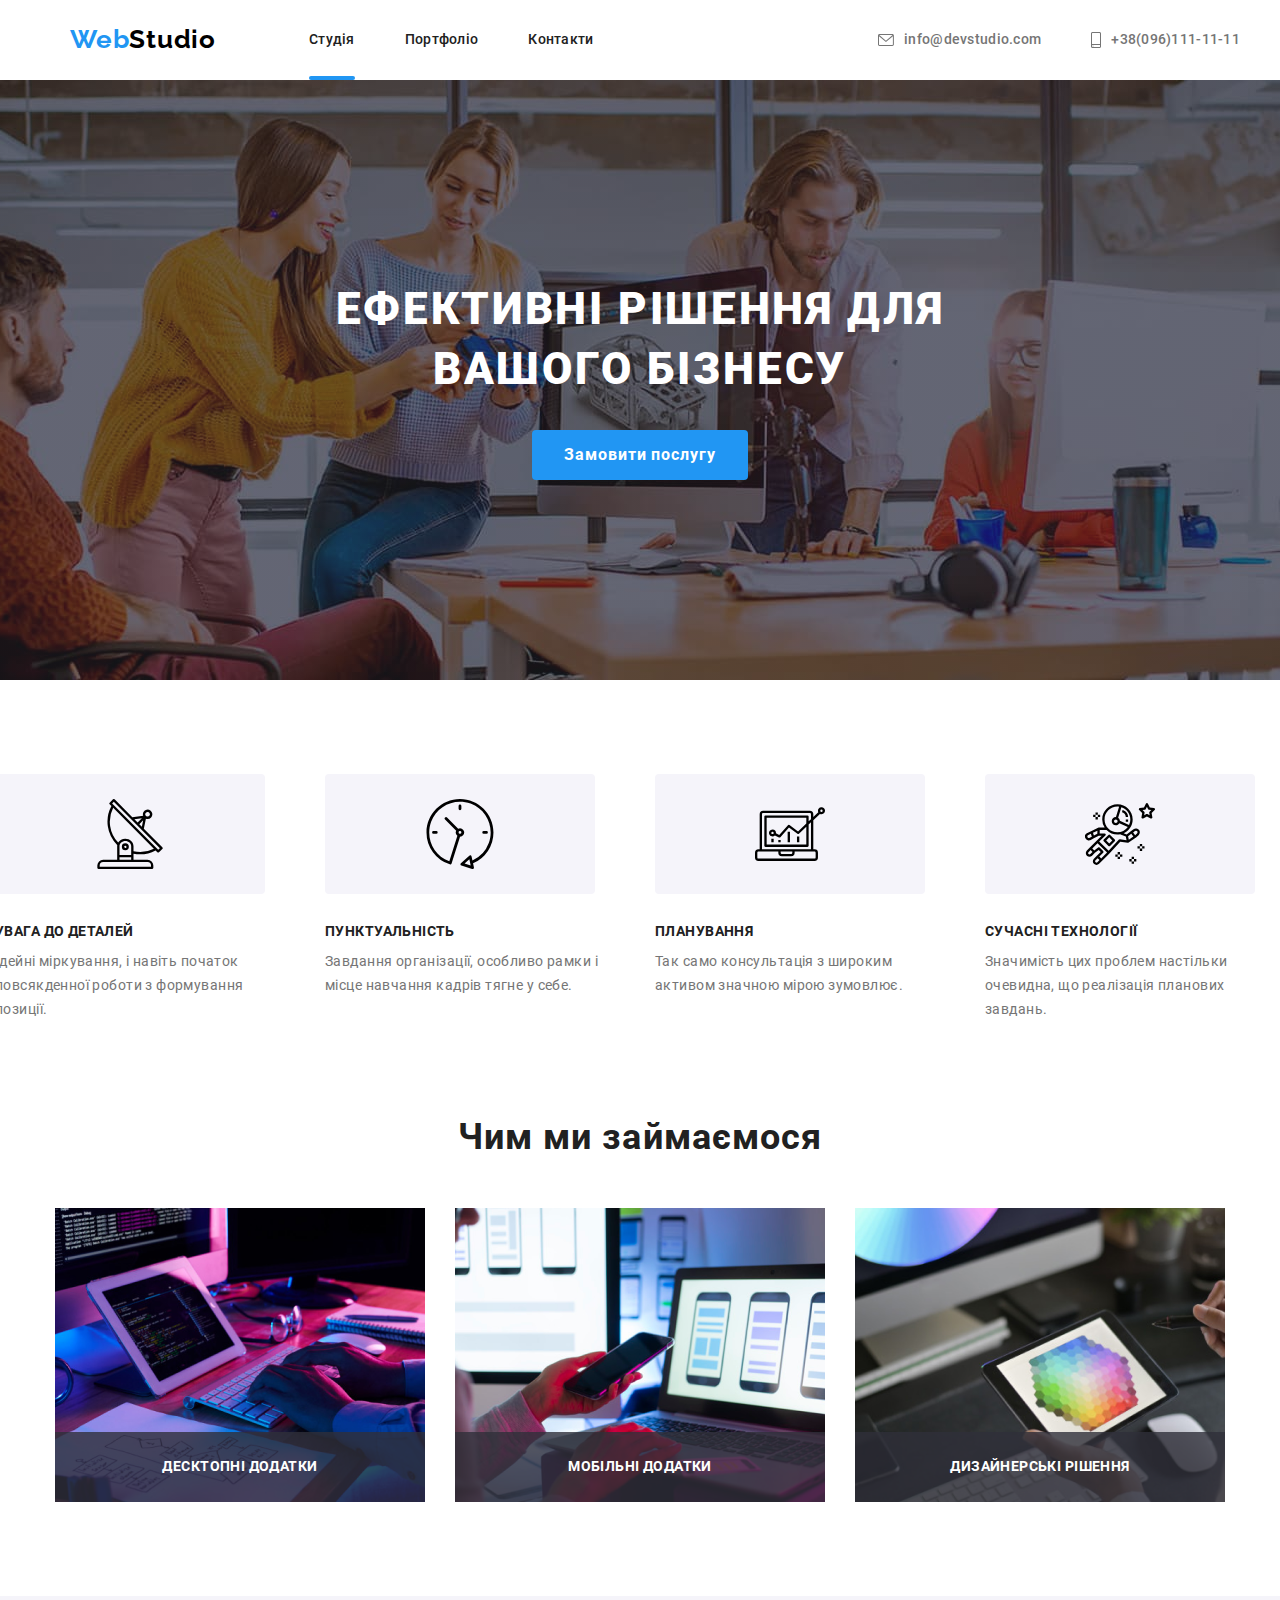
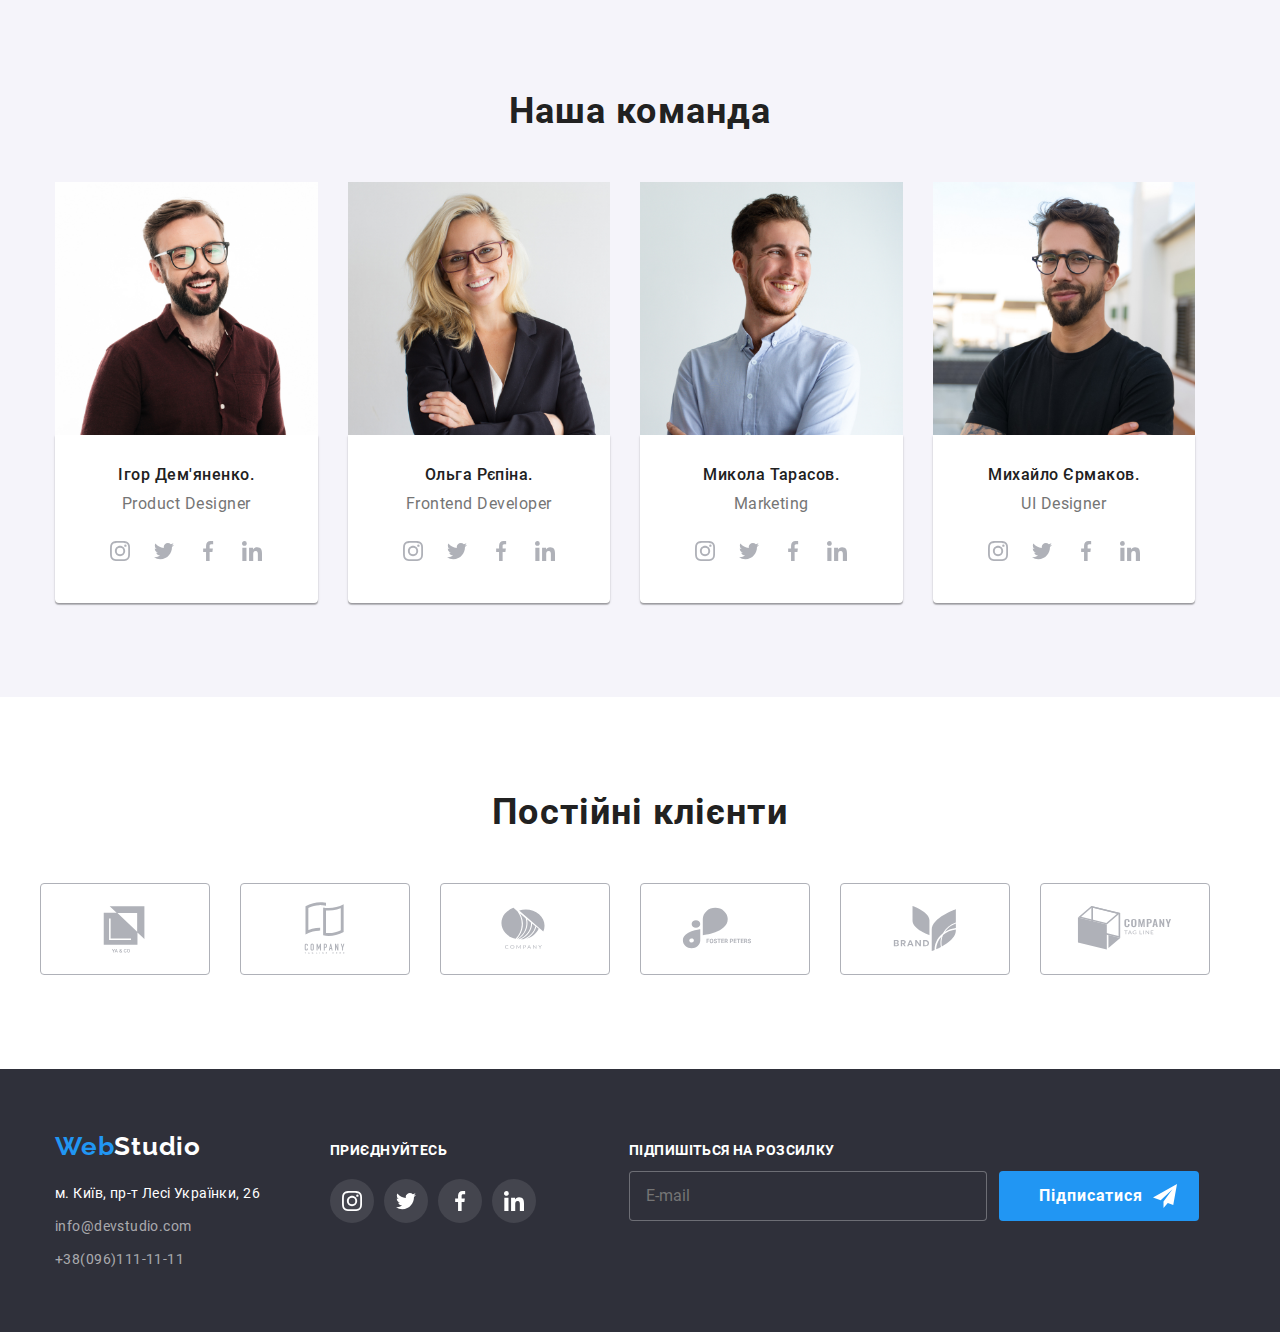
==== commit d5c59cc9: "hw-7 доопрацювання" ====
--- a/index.html
+++ b/index.html
@@ -15,30 +15,30 @@
             <a class="logo" href="/"> 
                 <span class="logo__logo-header">Web</span>Studio
             </a>
-            <nav>
-             <ul class="page-header__site-nav">
-                <li class="page-header__item">
-                  <a href="./index.html" class="page-header__link page-header__link--current">Студія
+            <nav class="site-nav">
+             <ul class="menu-header site-nav__menu-header">
+                <li class="menu-header__item">
+                  <a href="./index.html" class="menu-header__link menu-header__link--current">Студія
                 </a> </li>
-                <li class="page-header__item">
-                  <a href="./portfolio.html" class="page-header__link">Портфоліо</a> </li>
-                <li class="page-header__item">
-                  <a href="" class="page-header__link">Контакти</a> </li>
+                <li class="menu-header__item">
+                  <a href="./portfolio.html" class="menu-header__link">Портфоліо</a> </li>
+                <li class="menu-header__item">
+                  <a href="" class="menu-header__link">Контакти</a> </li>
             </ul>
             </nav>
             <ul class="address">
-                <li class="page-header__item">
-                  <a class="page-header__address-link" href="mailto:info@devstudio.com">
-                  <span class="page-header__icon-mail">
+                <li class="address__item">
+                  <a class="address__address-link" href="mailto:info@devstudio.com">
+                  <span class="address__icon-mail">
                     <svg width="16px" height="12px">
                       <use href="./images/icons.svg#icon-envelope"></use>
                     </svg>
                 </span>
                   info@devstudio.com
                 </a></li>
-                <li class="page-header__item">
-                  <a class="page-header__address-link" href="tel:+380961111111">
-                  <span class="page-header__icon-tel">
+                <li class="address__item">
+                  <a class="address__address-link" href="tel:+380961111111">
+                  <span class="address__icon-tel">
                     <svg width="10px" height="16px">
                         <use href="./images/icons.svg#icon-smartphone"></use>
                     </svg>
@@ -58,41 +58,41 @@
         <section class="section-features">
             <div class="conteiner">
                 <ul class="features">
-                    <li class="features-item">
-                      <span class="features-item__icon-img">
+                    <li class="features__item">
+                      <span class="features__icon-img">
                         <svg width="70px" height="70px">
                         <use href="./images/icons.svg#icon-antenna-1"></use>
                         </svg>
                       </span>
-                      <h3 class="features-item__section-title">УВАГА ДО ДЕТАЛЕЙ</h3>
-                      <p class="features-item__section-paragraph">Ідейні міркування, і навіть початок повсякденної роботи з формування позиції.</p>
-                    </li>
-                  <li class="features-item">
-                    <span class="features-item__icon-img">
+                      <h3 class="features__section-title">УВАГА ДО ДЕТАЛЕЙ</h3>
+                      <p class="features__section-paragraph">Ідейні міркування, і навіть початок повсякденної роботи з формування позиції.</p>
+                    </li>
+                  <li class="features__item">
+                    <span class="features__icon-img">
                         <svg width="70px" height="70px">
                         <use href="./images/icons.svg#icon-clock-1"></use>
                         </svg>
                     </span>
-                    <h3 class="features-item__section-title">ПУНКТУАЛЬНІСТЬ</h3>
-                    <p class="features-item__section-paragraph">Завдання організації, особливо рамки і місце навчання кадрів тягне у себе.</p>
+                    <h3 class="features__section-title">ПУНКТУАЛЬНІСТЬ</h3>
+                    <p class="features__section-paragraph">Завдання організації, особливо рамки і місце навчання кадрів тягне у себе.</p>
                   </li>
-                    <li class="features-item">
-                    <span class="features-item__icon-img">
+                    <li class="features__item">
+                    <span class="features__icon-img">
                         <svg width="70px" height="70px">
                         <use href="./images/icons.svg#icon-diagram-1"></use>
                         </svg>
                     </span>
-                    <h3 class="features-item__section-title">ПЛАНУВАННЯ</h3>
-                    <p class="features-item__section-paragraph">Так само консультація з широким активом значною мірою зумовлює.</p>
-                    </li>
-                    <li class="features-item">
-                    <span class="features-item__icon-img">
+                    <h3 class="features__section-title">ПЛАНУВАННЯ</h3>
+                    <p class="features__section-paragraph">Так само консультація з широким активом значною мірою зумовлює.</p>
+                    </li>
+                    <li class="features__item">
+                    <span class="features__icon-img">
                         <svg width="70px" height="70px">
                         <use href="./images/icons.svg#icon-astronaut-1"></use>
                         </svg>
                     </span>
-                    <h3 class="features-item__section-title">СУЧАСНІ ТЕХНОЛОГІЇ</h3>
-                    <p class="features-item__section-paragraph">Значимість цих проблем настільки очевидна, що реалізація планових завдань.</p>
+                    <h3 class="features__section-title">СУЧАСНІ ТЕХНОЛОГІЇ</h3>
+                    <p class="features__section-paragraph">Значимість цих проблем настільки очевидна, що реалізація планових завдань.</p>
                     </li>
                 </ul>
                 </div>
@@ -101,38 +101,38 @@
                 <div class="conteiner">
                 <h2 class="section-work__title-work">Чим ми займаємося</h2>
                 <ul class="work-list">
-                    <li class="work-box"> 
+                    <li class="work-list__work-box"> 
                       <a>
-                      <div class="work-box__box-img">                
+                      <div class="work-list__box-img">                
                         <img
                         src="./images/backend.png"
                         alt="робота backend розробника"
                         width="370"/>
-                       <h3 class="work-box__box-title-overlay work-box__box-title-overlay--addition">Десктопні додатки</h3>
+                       <h3 class="work-list__box-title-overlay work-list__box-title-overlay--addition">Десктопні додатки</h3>
                       </div>
                       </a>
                     </li>
-                    <li class="work-box">  
+                    <li class="work-list__work-box">  
                       <a>      
-                        <div class="work-box__box-img">        
+                        <div class="work-list__box-img">        
                         <img
                         src="./images/frontend.png"
                         alt="робота frontend розробника"
                         width="370"
                         />
-                        <h3 class="work-box__box-title-overlay work-box__box-title-overlay--addition">Мобільні додатки</h3>
+                        <h3 class="work-list__box-title-overlay work-list__box-title-overlay--addition">Мобільні додатки</h3>
                       </div>
                       </a>
                     </li>
-                    <li class="work-box">   
+                    <li class="work-list">   
                       <a>   
-                        <div class="work-box__box-img">            
+                        <div class="work-list__box-img">            
                         <img
                         src="./images/Designer.png"
                         alt="робота UI Designer розробника"
                         width="370"
                         />
-                        <h3 class="work-box__box-title-overlay work-box__box-title-overlay--addition">Дизайнерські рішення</h3>
+                        <h3 class="work-list__box-title-overlay work-list__box-title-overlay--addition">Дизайнерські рішення</h3>
                       </div>
                       </a>
                     </li>
@@ -143,34 +143,34 @@
             <div class="conteiner">
                 <h2 class="section-team__section-title">Наша команда</h2>
             <ul class="cards-list">
-                <li class="card-item">
+                <li class="cards-list__card-item">
                   <img src="./images/photo1.jpg"
                     alt="Ігор Дем'яненко. Product Designer"
                     width="270" />
-                  <div class="card-item__member">
-                  <h3 class="card-item__section-name">Ігор Дем'яненко.</h3>
-                  <p class="card-item__section-profession">Product Designer</p>
-                  <div class="card-item__social-box">
-                    <ul class="card-item__socials-list">
-                      <li> <a class="card-item__team-socials-link" href="#">
+                  <div class="cards-list__member">
+                  <h3 class="cards-list__section-name">Ігор Дем'яненко.</h3>
+                  <p class="cards-list__section-profession">Product Designer</p>
+                  <div class="cards-list__social-box">
+                    <ul class="cards-list__socials-list">
+                      <li> <a class="cards-list__team-socials-link" href="#">
                           <svg width="20" height="20">
                           <use href="./images/icons.svg#icon-instagram-2"></use>
                           </svg>
                            </a>
                       </li>
-                       <li> <a class="card-item__team-socials-link" href="#">
+                       <li> <a class="cards-list__team-socials-link" href="#">
                           <svg width="20" height="20">
                           <use href="./images/icons.svg#icon-twitter-1"></use>
                           </svg>
                             </a>
                         </li>
-                        <li> <a class="card-item__team-socials-link" href="#">
+                        <li> <a class="cards-list__team-socials-link" href="#">
                             <svg width="20" height="20">
                             <use href="./images/icons.svg#icon-facebook-1"></use>
                             </svg>
                             </a>
                         </li>
-                        <li> <a class="card-item__team-socials-link" href="#">
+                        <li> <a class="cards-list__team-socials-link" href="#">
                             <svg width="20" height="20">
                             <use href="./images/icons.svg#icon-linkedin-1"></use>
                            </svg>
@@ -180,34 +180,34 @@
                   </div>
                   </div>
                     </li>
-                <li class="card-item">                    
+                <li class="cards-list__card-item">                    
                   <img src="./images/photo2.jpg"
                     alt="Ольга Рєпіна. Frontend Developer"
                     width="270" />
-                  <div class="card-item__member">
-                  <h3 class="card-item__section-name">Ольга Рєпіна.</h3>
-                  <p class="card-item__section-profession">Frontend Developer</p>
-                  <div class="card-item__social-box">
-                    <ul class="card-item__socials-list">
-                      <li> <a class="card-item__team-socials-link" href="#">
+                  <div class="cards-list__member">
+                  <h3 class="cards-list__section-name">Ольга Рєпіна.</h3>
+                  <p class="cards-list__section-profession">Frontend Developer</p>
+                  <div class="cards-list__social-box">
+                    <ul class="cards-list__socials-list">
+                      <li> <a class="cards-list__team-socials-link" href="#">
                           <svg width="20" height="20">
                             <use href="./images/icons.svg#icon-instagram-2"></use>
                           </svg>
                             </a>
                       </li>
-                      <li> <a class="card-item__team-socials-link" href="#">
+                      <li> <a class="cards-list__team-socials-link" href="#">
                           <svg width="20" height="20">
                           <use href="./images/icons.svg#icon-twitter-1"></use>
                           </svg>
                           </a>
                       </li>
-                      <li> <a class="card-item__team-socials-link" href="#">
+                      <li> <a class="cards-list__team-socials-link" href="#">
                           <svg width="20" height="20">
                           <use href="./images/icons.svg#icon-facebook-1"></use>
                           </svg>
                           </a>
                       </li>
-                      <li> <a class="card-item__team-socials-link" href="#">
+                      <li> <a class="cards-list__team-socials-link" href="#">
                           <svg width="20" height="20">
                           <use href="./images/icons.svg#icon-linkedin-1"></use>
                           </svg>
@@ -217,34 +217,34 @@
                   </div>
                   </div>               
                 </li>
-                <li class="card-item">                        
+                <li class="cards-list__card-item">                        
                   <img src="./images/photo3.jpg"
                       alt="Микола Тарасов. Marketing"
                       width="270" />
-                  <div class="card-item__member">
-                  <h3 class="card-item__section-name">Микола Тарасов.</h3>
-                  <p class="card-item__section-profession">Marketing</p>
-                  <div class="card-item__social-box">
-                    <ul class="card-item__socials-list">
-                      <li> <a class="card-item__team-socials-link" href="#">
+                  <div class="cards-list__member">
+                  <h3 class="cards-list__section-name">Микола Тарасов.</h3>
+                  <p class="cards-list__section-profession">Marketing</p>
+                  <div class="cards-list__social-box">
+                    <ul class="cards-list__socials-list">
+                      <li> <a class="cards-list__team-socials-link" href="#">
                           <svg width="20" height="20">
                           <use href="./images/icons.svg#icon-instagram-2"></use>
                           </svg>
                           </a>
                       </li>
-                      <li> <a class="card-item__team-socials-link" href="#">
+                      <li> <a class="cards-list__team-socials-link" href="#">
                           <svg width="20" height="20">
                           <use href="./images/icons.svg#icon-twitter-1"></use>
                           </svg>
                           </a>
                       </li>
-                      <li> <a class="card-item__team-socials-link" href="#">
+                      <li> <a class="cards-list__team-socials-link" href="#">
                           <svg width="20" height="20">
                           <use href="./images/icons.svg#icon-facebook-1"></use>
                           </svg>
                             </a>
                       </li>
-                      <li> <a class="card-item__team-socials-link" href="#">
+                      <li> <a class="cards-list__team-socials-link" href="#">
                           <svg width="20" height="20">
                           <use href="./images/icons.svg#icon-linkedin-1"></use>
                           </svg>
@@ -254,34 +254,34 @@
                   </div>
                   </div>                           
                 </li>
-                <li class="card-item">                        
+                <li class="cards-list__card-item">                        
                   <img src="./images/photo4.jpg"
                       alt="Михайло Єрмаков. UI Designer"
                       width="270" />
-                  <div class="card-item__member">
-                  <h3 class="card-item__section-name">Михайло Єрмаков.</h3>
-                  <p class="card-item__section-profession">UI Designer</p>
-                  <div class="card-item__social-box">
-                    <ul class="card-item__socials-list">
-                      <li> <a class="card-item__team-socials-link" href="#">
+                  <div class="cards-list__member">
+                  <h3 class="cards-list__section-name">Михайло Єрмаков.</h3>
+                  <p class="cards-list__section-profession">UI Designer</p>
+                  <div class="cards-list__social-box">
+                    <ul class="cards-list__socials-list">
+                      <li> <a class="cards-list__team-socials-link" href="#">
                           <svg width="20" height="20">
                           <use href="./images/icons.svg#icon-instagram-2"></use>
                           </svg>
                           </a>
                       </li>
-                      <li> <a class="card-item__team-socials-link" href="#">
+                      <li> <a class="cards-list__team-socials-link" href="#">
                           <svg width="20" height="20">
                           <use href="./images/icons.svg#icon-twitter-1"></use>
                           </svg>
                           </a>
                       </li>
-                      <li> <a class="card-item__team-socials-link" href="#">
+                      <li> <a class="cards-list__team-socials-link" href="#">
                           <svg width="20" height="20">
                           <use href="./images/icons.svg#icon-facebook-1"></use>
                           </svg>
                           </a>
                       </li>
-                      <li> <a class="card-item__team-socials-link" href="#">
+                      <li> <a class="cards-list__team-socials-link" href="#">
                           <svg width="20" height="20">
                           <use href="./images/icons.svg#icon-linkedin-1"></use>
                           </svg>
@@ -298,37 +298,37 @@
           <div class="conteiner">
             <h2 class="section-clients__title-clients">Постійні клієнти</h2>
           <ul class="clients-list">
-            <li class="clients-item"><a class="clients-item__clients-img" href="">
+            <li class="clients-list__clients-item"><a class="clients-list__clients-img" href="">
                     <svg width="106px" height="60px">
                     <use href="./images/icons.svg#icon-Logo-Client1"></use>
                     </svg>
             </a>
             </li>
-            <li class="clients-item"><a class="clients-item__clients-img" href="">
+            <li class="clients-list__clients-item"><a class="clients-list__clients-img" href="">
                     <svg width="106px" height="60px">
                     <use href="./images/icons.svg#icon-Logo-Client2"></use>
                     </svg>
             </a>
             </li>
-            <li class="clients-item"><a class="clients-item__clients-img" href="">
+            <li class="clients-list__clients-item"><a class="clients-list__clients-img" href="">
                     <svg width="106px" height="60px">
                     <use href="./images/icons.svg#icon-Logo-Client3"></use>
                     </svg>
             </a>
             </li>
-            <li class="clients-item"><a class="clients-item__clients-img" href="">
+            <li class="clients-list__clients-item"><a class="clients-list__clients-img" href="">
                     <svg width="106px" height="60px">
                     <use href="./images/icons.svg#icon-Logo-Client4"></use>
                     </svg>
             </a>
             </li>
-            <li class="clients-item"><a class="clients-item__clients-img" href="">
+            <li class="clients-list__clients-item"><a class="clients-list__clients-img" href="">
                     <svg width="106px" height="60px">
                     <use href="./images/icons.svg#icon-Logo-Client5"></use>
                     </svg>
             </a>
             </li>
-            <li class="clients-item"><a class="clients-item__clients-img" href="">
+            <li class="clients-list__clients-item"><a class="clients-list__clients-img" href="">
                     <svg width="106px" height="60px">
                     <use href="./images/icons.svg#icon-Logo-Client6"></use>
                     </svg>
--- a/css/main.min.css
+++ b/css/main.min.css
@@ -1 +1 @@
-@font-face{font-family:"Raleway";font-style:normal;font-weight:400;src:url("../fonts/raleway-v28-latin_cyrillic-regular.eot");src:local(""),url("../fonts/raleway-v28-latin_cyrillic-regular.eot?#iefix") format("embedded-opentype"),url("../fonts/raleway-v28-latin_cyrillic-regular.woff2") format("woff2"),url("../fonts/raleway-v28-latin_cyrillic-regular.woff") format("woff"),url("../fonts/raleway-v28-latin_cyrillic-regular.ttf") format("truetype"),url("../fonts/raleway-v28-latin_cyrillic-regular.svg#Raleway") format("svg")}@font-face{font-family:"Raleway";font-style:normal;font-weight:700;src:url("../fonts/raleway-v28-latin_cyrillic-700.eot");src:local(""),url("../fonts/raleway-v28-latin_cyrillic-700.eot?#iefix") format("embedded-opentype"),url("../fonts/raleway-v28-latin_cyrillic-700.woff2") format("woff2"),url("../fonts/raleway-v28-latin_cyrillic-700.woff") format("woff"),url("../fonts/raleway-v28-latin_cyrillic-700.ttf") format("truetype"),url("../fonts/raleway-v28-latin_cyrillic-700.svg#Raleway") format("svg")}@font-face{font-family:"Roboto";font-style:normal;font-weight:400;src:url("../fonts/roboto-v30-latin_cyrillic-regular.eot");src:local(""),url("../fonts/roboto-v30-latin_cyrillic-regular.eot?#iefix") format("embedded-opentype"),url("../fonts/roboto-v30-latin_cyrillic-regular.woff2") format("woff2"),url("../fonts/roboto-v30-latin_cyrillic-regular.woff") format("woff"),url("../fonts/roboto-v30-latin_cyrillic-regular.ttf") format("truetype"),url("../fonts/roboto-v30-latin_cyrillic-regular.svg#Roboto") format("svg")}@font-face{font-family:"Roboto";font-style:normal;font-weight:500;src:url("../fonts/roboto-v30-latin_cyrillic-500.eot");src:local(""),url("../fonts/roboto-v30-latin_cyrillic-500.eot?#iefix") format("embedded-opentype"),url("../fonts/roboto-v30-latin_cyrillic-500.woff2") format("woff2"),url("../fonts/roboto-v30-latin_cyrillic-500.woff") format("woff"),url("../fonts/roboto-v30-latin_cyrillic-500.ttf") format("truetype"),url("../fonts/roboto-v30-latin_cyrillic-500.svg#Roboto") format("svg")}@font-face{font-family:"Roboto";font-style:normal;font-weight:700;src:url("../fonts/roboto-v30-latin_cyrillic-700.eot");src:local(""),url("../fonts/roboto-v30-latin_cyrillic-700.eot?#iefix") format("embedded-opentype"),url("../fonts/roboto-v30-latin_cyrillic-700.woff2") format("woff2"),url("../fonts/roboto-v30-latin_cyrillic-700.woff") format("woff"),url("../fonts/roboto-v30-latin_cyrillic-700.ttf") format("truetype"),url("../fonts/roboto-v30-latin_cyrillic-700.svg#Roboto") format("svg")}@font-face{font-family:"Roboto";font-style:normal;font-weight:900;src:url("../fonts/roboto-v30-latin_cyrillic-900.eot");src:local(""),url("../fonts/roboto-v30-latin_cyrillic-900.eot?#iefix") format("embedded-opentype"),url("../fonts/roboto-v30-latin_cyrillic-900.woff2") format("woff2"),url("../fonts/roboto-v30-latin_cyrillic-900.woff") format("woff"),url("../fonts/roboto-v30-latin_cyrillic-900.ttf") format("truetype"),url("../fonts/roboto-v30-latin_cyrillic-900.svg#Roboto") format("svg")}html{-webkit-box-sizing:border-box;box-sizing:border-box}*,*::before,*::after{-webkit-box-sizing:inherit;box-sizing:inherit}body{color:var(--primary-text-color);font-family:Roboto,sans-serif}ul{list-style:none;margin-top:0;margin-bottom:0;padding:0}img{display:block;max-width:100%;height:auto}.conteiner{margin-left:auto;margin-right:auto;padding-left:15px;padding-right:15px;width:1200px}.main-nav{margin-left:auto;margin-right:auto;padding-left:15px;padding-right:15px;width:1200px;display:-webkit-box;display:-ms-flexbox;display:flex;-webkit-box-align:center;-ms-flex-align:center;align-items:center}.section-clients{padding-top:94px;padding-bottom:94px}.section-clients__title-clients{margin-top:0;margin-bottom:50px;color:#212121;font-weight:700;font-size:36px;line-height:1.17;letter-spacing:.03em;text-align:center}.clients-list{display:-webkit-box;display:-ms-flexbox;display:flex;-webkit-box-align:center;-ms-flex-align:center;align-items:center;-webkit-box-pack:center;-ms-flex-pack:center;justify-content:center}.clients-item__clients-img{display:-webkit-box;display:-ms-flexbox;display:flex;width:170px;height:92px;margin-right:30px;-webkit-box-align:center;-ms-flex-align:center;align-items:center;-webkit-box-pack:center;-ms-flex-pack:center;justify-content:center;fill:#afb1b8;border:1px solid #afb1b8;border-radius:4px;-webkit-transition:fill 250ms cubic-bezier(0.4, 0, 0.2, 1),border 250ms cubic-bezier(0.4, 0, 0.2, 1);transition:fill 250ms cubic-bezier(0.4, 0, 0.2, 1),border 250ms cubic-bezier(0.4, 0, 0.2, 1)}.clients-item .clients-item__clients-img:hover,.clients-item .clients-item__clients-img:focus{fill:#2196f3;border:1px solid #2196f3}.section-features{padding-top:94px;padding-bottom:94px}.features{display:-webkit-box;display:-ms-flexbox;display:flex;-webkit-box-pack:center;-ms-flex-pack:center;justify-content:center;padding-left:0;padding-right:0}.features-item{width:270px;margin-right:30px;margin-left:0}.features-item__icon-img{display:-webkit-box;display:-ms-flexbox;display:flex;-webkit-box-align:center;-ms-flex-align:center;align-items:center;-webkit-box-pack:center;-ms-flex-pack:center;justify-content:center;width:270px;height:120px;background-color:#f5f4fa;margin-right:30px;margin-bottom:30px;border-radius:4px}.features-item__section-title{margin-top:0;margin-bottom:10px;color:#212121;font-family:Roboto;font-weight:700;font-size:14px;line-height:1.14;letter-spacing:.03em}.features-item__section-paragraph{margin-top:0;margin-bottom:0;font-weight:400;font-size:14px;line-height:1.71;letter-spacing:.03em}.features-item:not(:last-child){margin-right:30px}.footer{background-color:#2f303a;padding-top:60px;padding-bottom:60px}.logo-footer{display:block;margin-top:0px;margin-bottom:20px;text-decoration:none;color:#fff;font-family:"Raleway";font-style:normal;font-weight:700;font-size:26px;line-height:1.19;letter-spacing:.03em}.logo-footer__accent{color:#2196f3}.conteiner-footer{display:-webkit-box;display:-ms-flexbox;display:flex;-webkit-box-align:baseline;-ms-flex-align:baseline;align-items:baseline;margin-left:auto;margin-right:auto;padding-left:15px;padding-right:15px;width:1200px}.address-box{margin-left:0px;margin-right:70px}.address-box__address-footer{display:block;margin-top:0;margin-bottom:9px;text-decoration:none;color:#fff;font-family:"Roboto";font-style:normal;font-weight:400;font-size:14px;line-height:1.71;letter-spacing:.03em}.address-box__address-email{display:block;margin-top:0;margin-bottom:9px;font-family:"Roboto";font-style:normal;font-weight:400;font-size:14px;line-height:1.71;letter-spacing:.03em}.address-box__link{color:rgba(255,255,255,.6);text-decoration:none;-webkit-transition:color 250ms cubic-bezier(0.4, 0, 0.2, 1);transition:color 250ms cubic-bezier(0.4, 0, 0.2, 1)}.address-box__address-tel{display:block;margin-top:0;margin-bottom:0px;font-family:"Roboto";font-style:normal;font-weight:400;font-size:14px;line-height:1.71;letter-spacing:.03em}.address-box__address-email .address-box__link:hover,.address-box__address-email .address-box__link:focus{color:#2196f3}.address-box__address-tel .address-box__link:hover,.address-box__address-tel .address-box__link:focus{color:#2196f3}.box-socials{display:block;margin-right:93px}.box-socials__socials-title{display:block;margin-top:0;margin-bottom:20px;color:#fff;font-family:Roboto;font-weight:700;font-size:14px;line-height:1.14;letter-spacing:.03em;text-transform:uppercase}.box-socials__socials-list{display:-webkit-box;display:-ms-flexbox;display:flex;gap:10px}.box-socials__socials-link{display:-webkit-box;display:-ms-flexbox;display:flex;-webkit-box-align:center;-ms-flex-align:center;align-items:center;-webkit-box-pack:center;-ms-flex-pack:center;justify-content:center;width:44px;height:44px;fill:#fff;background-color:rgba(255,255,255,.1);border-radius:50%;-webkit-transition:background-color 250ms cubic-bezier(0.4, 0, 0.2, 1);transition:background-color 250ms cubic-bezier(0.4, 0, 0.2, 1)}.box-socials__socials-link:hover,.box-socials__socials-link:focus{background-color:#2196f3}.box-subscribe{display:inline-block}.footer-form__socials-title{font-family:Roboto;font-size:14px;line-height:100%;letter-spacing:.03em;text-transform:uppercase;color:#fff}.footer-input-btn{display:-webkit-box;display:-ms-flexbox;display:flex;-ms-flex-line-pack:center;align-content:center;-webkit-box-pack:center;-ms-flex-pack:center;justify-content:center}.footer-input-btn__footer-input-email{margin-left:auto;margin-right:12px;font-size:16px;line-height:1.2;background-color:#2f303a;color:rgba(255,255,255,.6);padding-left:16px;width:358px;height:50px;border:1px solid rgba(255,255,255,.3);border-radius:4px;outline:none;-webkit-transition:border-color #2196f3;transition:border-color #2196f3}.footer-input-btn__footer-btn{margin-left:auto;margin-right:auto;border:none;border-radius:4px;padding:10px 10px 10px 28px;font-size:16px;font-weight:700;line-height:1.9;letter-spacing:.06em;background-color:#2196f3;color:#fff;fill:#fff;min-width:200px;height:50px;display:-webkit-box;display:-ms-flexbox;display:flex;-webkit-box-align:center;-ms-flex-align:center;align-items:center;-webkit-box-pack:center;-ms-flex-pack:center;justify-content:center;cursor:pointer}.footer-input-btn__footer-btn-icon{margin-left:10px;-webkit-box-align:center;-ms-flex-align:center;align-items:center}.page-header{background-color:#fff}.page-header__site-nav{display:-webkit-box;display:-ms-flexbox;display:flex;margin-left:93px}.page-header__item{display:block;padding-top:32px;padding-bottom:32px;position:relative;font-weight:500;font-size:14px;line-height:1.14;letter-spacing:.02em}.page-header__link{font-weight:500;font-size:14px;line-height:1.14;letter-spacing:.02em;color:#212121;text-decoration:none;-webkit-transition:color 250ms cubic-bezier(0.4, 0, 0.2, 1);transition:color 250ms cubic-bezier(0.4, 0, 0.2, 1)}.page-header__link--current::after{display:inline-block;content:"";width:100%;height:4px;position:absolute;left:0;top:76px;background-color:#2196f3;border-radius:2px}.page-header__site-nav .page-header__item:not(:last-child){margin-right:50px}.page-header__link:hover,.page-header__link:focus{color:#2196f3}.page-header__item:not(:last-child){margin-right:50px}.page-header__address-link{display:-webkit-box;display:-ms-flexbox;display:flex;-webkit-box-align:center;-ms-flex-align:center;align-items:center;text-decoration:none;color:#757575;fill:#757575;font-weight:500;font-size:14px;line-height:1.14;letter-spacing:.02em;-webkit-transition:color 250ms cubic-bezier(0.4, 0, 0.2, 1),fill 250ms cubic-bezier(0.4, 0, 0.2, 1);transition:color 250ms cubic-bezier(0.4, 0, 0.2, 1),fill 250ms cubic-bezier(0.4, 0, 0.2, 1)}.page-header__item :hover,.page-header__item :focus{color:#2196f3;fill:#2196f3}.page-header__icon-mail{display:-webkit-box;display:-ms-flexbox;display:flex;-webkit-box-align:center;-ms-flex-align:center;align-items:center;margin-right:10px;fill:currentColor;-webkit-transition:fill 250ms cubic-bezier(0.4, 0, 0.2, 1);transition:fill 250ms cubic-bezier(0.4, 0, 0.2, 1)}.page-header__icon-mail :hover,.page-header__icon-mail :focus{fill:#2196f3}.page-header__icon-tel{display:-webkit-box;display:-ms-flexbox;display:flex;-webkit-box-align:center;-ms-flex-align:center;align-items:center;margin-right:10px;fill:currentColor;-webkit-transition:fill 250ms cubic-bezier(0.4, 0, 0.2, 1);transition:fill 250ms cubic-bezier(0.4, 0, 0.2, 1)}.page-header__icon-tel :hover,.page-header__icon-tel :focus{fill:#2196f3}.address{display:-webkit-box;display:-ms-flexbox;display:flex;margin-left:auto}.section-hero{max-width:1600px;height:600px;margin-left:auto;margin-right:auto;padding-top:200px;padding-bottom:200px;background-color:#2f303a;color:#fff;background-image:-webkit-gradient(linear, left top, left bottom, from(rgba(47, 48, 58, 0.4)), to(rgba(47, 48, 58, 0.4))),url(../images/bcg-Img.jpg);background-image:linear-gradient(rgba(47, 48, 58, 0.4), rgba(47, 48, 58, 0.4)),url(../images/bcg-Img.jpg);background-size:cover;background-repeat:no-repeat;background-position:center}.section-hero__title{margin-top:0;margin-bottom:0;margin-bottom:30px;text-transform:uppercase;font-weight:900;font-size:44px;line-height:1.36;letter-spacing:.06em;-webkit-box-align:center;-ms-flex-align:center;align-items:center;text-align:center}.hero-button{display:-webkit-box;display:-ms-flexbox;display:flex;margin-left:auto;margin-right:auto;border-radius:4px;padding:10.14px 32.04px;min-width:216px;background-color:#2196f3;color:#fff;border:#2196f3;font-family:inherit;font-weight:700;font-size:16px;line-height:1.88;letter-spacing:.06em}.logo{padding-top:24px;padding-bottom:25px;text-decoration:none;color:#000;font-family:Raleway,sans-serif;font-weight:700;font-size:26px;line-height:1.19;letter-spacing:.03em}.logo__logo-header{color:#2196f3}.backdrop{position:fixed;top:0;left:0;z-index:1;width:100%;height:100%;background-color:rgba(47,48,58,.4);opacity:1;-webkit-transition:opacity 1250ms cubic-bezier(0.4, 0, 0.2, 1),visibility 1250ms cubic-bezier(0.4, 0, 0.2, 1);transition:opacity 1250ms cubic-bezier(0.4, 0, 0.2, 1),visibility 1250ms cubic-bezier(0.4, 0, 0.2, 1)}.is-hidden{opacity:0;visibility:hidden;pointer-events:none}.modal{position:absolute;top:50%;left:50%;-webkit-transform:translate(-50%, -50%) scale(1);transform:translate(-50%, -50%) scale(1);width:528px;max-height:581px;height:100%;padding:40px;background-color:#fff;-webkit-box-shadow:0px 1px 3px rgba(0,0,0,.12),0px 1px 1px rgba(0,0,0,.14),0px 2px 1px rgba(0,0,0,.2);box-shadow:0px 1px 3px rgba(0,0,0,.12),0px 1px 1px rgba(0,0,0,.14),0px 2px 1px rgba(0,0,0,.2);border-radius:4px}.modal__modal-title{font-family:"Roboto";font-style:normal;font-weight:700;font-size:20px;line-height:1.15em;text-align:center;letter-spacing:.03em;color:#212121;max-width:448px;max-height:23;margin-top:0;margin-bottom:12px}.contactmodal-form__form-label{display:block;margin-bottom:4px;font-size:12px;line-height:1.17em;letter-spacing:.01em;color:#757575}.contactmodal-form__form-control{position:relative}.contactmodal-form__form-input{width:100%;height:40px;padding:14px 14px 14px 35px;border:1px solid rgba(33,33,33,.2);border-radius:4px;outline:none;margin-bottom:10px;cursor:pointer}.contactmodal-form__form-input:focus{border-color:#2196f3}.contactmodal-form__form-icon{position:absolute;top:50%;left:15px;-webkit-transform:translate(0%, -100%);transform:translate(0%, -100%);fill:#212121;-webkit-transition:-webkit-transform 250ms cubic-bezier(0.4, 0, 0.2, 1);transition:-webkit-transform 250ms cubic-bezier(0.4, 0, 0.2, 1);transition:transform 250ms cubic-bezier(0.4, 0, 0.2, 1);transition:transform 250ms cubic-bezier(0.4, 0, 0.2, 1), -webkit-transform 250ms cubic-bezier(0.4, 0, 0.2, 1)}.contactmodal-form__form-input:focus+.contactmodal-form__form-icon{border-color:#2196f3;fill:#2196f3;-webkit-transform:translate(-250%, -100%);transform:translate(-250%, -100%)}.contactmodal-form__form-textarea{width:100%;height:120px;padding:12px 16px;margin-bottom:20px;border:1px solid rgba(33,33,33,.2);border-radius:4px;font-size:12px;line-height:1.17;resize:none;fill:rgba(117,117,117,.5)}.contactmodal-form__contactmodal-form__form-textarea--checked :checked{border-color:#2196f3;fill:#2196f3}.contactmodal-form__checkbox-control{position:relative;display:-webkit-box;display:-ms-flexbox;display:flex;-webkit-box-align:center;-ms-flex-align:center;align-items:center;-webkit-box-pack:center;-ms-flex-pack:center;justify-content:center;margin-bottom:30px}.contactmodal-form__checkbox-label{display:block;padding-left:8px;font-size:14px;letter-spacing:.03em;color:#757575;cursor:pointer}.contactmodal-form__checkbox-input{width:16px;height:15px;display:-webkit-box;display:-ms-flexbox;display:flex;-webkit-box-align:center;-ms-flex-align:center;align-items:center;-webkit-box-pack:center;-ms-flex-pack:center;justify-content:center;appearance:none;-webkit-appearance:none;-moz-appearance:none}.contactmodal-form__checkbox-border{position:absolute;top:50%;left:20px;-webkit-transform:translateY(-50%);transform:translateY(-50%);display:-webkit-box;display:-ms-flexbox;display:flex;-webkit-box-align:center;-ms-flex-align:center;align-items:center;-webkit-box-pack:center;-ms-flex-pack:center;justify-content:center;width:16px;height:15px;border:2px solid #212121;border-radius:2px;background-color:#fff;background-origin:border-box;z-index:-1;-webkit-transition:background-color 250ms cubic-bezier(0.4, 0, 0.2, 1),fill-opacity 250ms cubic-bezier(0.4, 0, 0.2, 1);transition:background-color 250ms cubic-bezier(0.4, 0, 0.2, 1),fill-opacity 250ms cubic-bezier(0.4, 0, 0.2, 1)}.contactmodal-form__checkbox-input:checked+.contactmodal-form__checkbox-border{border:none;background-color:#2196f3;fill:#fff}.contactmodal-form__form-button{display:-webkit-box;display:-ms-flexbox;display:flex;-webkit-box-align:center;-ms-flex-align:center;align-items:center;-webkit-box-pack:center;-ms-flex-pack:center;justify-content:center;margin-left:auto;margin-right:auto;border:none;border-radius:4px;padding:10px 52px;min-width:200px;height:50px;-webkit-box-shadow:0px 4px 4px rgba(0,0,0,.15);box-shadow:0px 4px 4px rgba(0,0,0,.15);background-color:#2196f3;color:#fff;font-family:inherit;font-weight:700;font-size:16px;line-height:1.88;letter-spacing:.06em;cursor:pointer;-webkit-transition:background-color 2250ms cubic-bezier(0.4, 0, 0.2, 1),color 2250ms cubic-bezier(0.4, 0, 0.2, 1);transition:background-color 2250ms cubic-bezier(0.4, 0, 0.2, 1),color 2250ms cubic-bezier(0.4, 0, 0.2, 1)}.contactmodal-form__form-button:hover{color:tomato}.modal-close-button{position:absolute;top:8px;right:8px;display:-webkit-box;display:-ms-flexbox;display:flex;-webkit-box-align:center;-ms-flex-align:center;align-items:center;-webkit-box-pack:center;-ms-flex-pack:center;justify-content:center;padding:0;width:30px;height:30px;fill:#000;background-color:#fff;border:1px solid rgba(0,0,0,.1);border-radius:50%;cursor:pointer;-webkit-transition:fill 250ms cubic-bezier(0.4, 0, 0.2, 1);transition:fill 250ms cubic-bezier(0.4, 0, 0.2, 1)}.modal-close-button:hover,.modal-close-button:focus{fill:#2196f3}.page-portfolio{background-color:#fff;border-bottom:1px solid #ececec}.section-portfolio{padding-top:94px;padding-bottom:94px}.filter{display:-webkit-box;display:-ms-flexbox;display:flex;-webkit-box-pack:center;-ms-flex-pack:center;justify-content:center;margin-left:auto;margin-right:auto;margin-bottom:50px;padding-left:0}.filter .link{-webkit-transition:background-color 250ms cubic-bezier(0.4, 0, 0.2, 1),color 250ms cubic-bezier(0.4, 0, 0.2, 1);transition:background-color 250ms cubic-bezier(0.4, 0, 0.2, 1),color 250ms cubic-bezier(0.4, 0, 0.2, 1)}.filter .link:hover,.filter .link:focus{background-color:#2196f3;color:#fff;-webkit-box-shadow:0px 3px 1px rgba(0,0,0,.1),0px 1px 2px rgba(0,0,0,.08),0px 2px 2px rgba(0,0,0,.12);box-shadow:0px 3px 1px rgba(0,0,0,.1),0px 1px 2px rgba(0,0,0,.08),0px 2px 2px rgba(0,0,0,.12);-webkit-transition:-webkit-box-shadow 250ms cubic-bezier(0.4, 0, 0.2, 1);transition:-webkit-box-shadow 250ms cubic-bezier(0.4, 0, 0.2, 1);transition:box-shadow 250ms cubic-bezier(0.4, 0, 0.2, 1);transition:box-shadow 250ms cubic-bezier(0.4, 0, 0.2, 1), -webkit-box-shadow 250ms cubic-bezier(0.4, 0, 0.2, 1)}.button-filter{padding:6px 22px;background:#f5f4fa;border-radius:4px;border:1px solid rgba(0,0,0,0);text-align:center;color:#212121;font-family:"Roboto";font-style:normal;font-weight:500;font-size:16px;line-height:1.62;letter-spacing:.03em}.filter__button:last-child{margin-right:0px}.filter__button{margin-right:8px}.pages{display:-webkit-box;display:-ms-flexbox;display:flex;-ms-flex-wrap:wrap;flex-wrap:wrap;-webkit-box-pack:justify;-ms-flex-pack:justify;justify-content:space-between;margin-top:0;margin-bottom:0;padding:0}.pages .pages__card{width:370px;height:404px;margin-right:30px;margin-bottom:30px;border:1px solid #eee}.pages .card:nth-child(3n){margin-right:0}.pages .card:nth-last-child(-n+3){margin-bottom:0}.pages .card:hover{-webkit-box-shadow:0px 1px 1px rgba(0,0,0,.12),0px 4px 4px rgba(0,0,0,.06),1px 4px 6px rgba(0,0,0,.16);box-shadow:0px 1px 1px rgba(0,0,0,.12),0px 4px 4px rgba(0,0,0,.06),1px 4px 6px rgba(0,0,0,.16)}.pages-item{position:relative;overflow:hidden;width:370px;height:294px;-webkit-transition:-webkit-box-shadow 250ms cubic-bezier(0.4, 0, 0.2, 1);transition:-webkit-box-shadow 250ms cubic-bezier(0.4, 0, 0.2, 1);transition:box-shadow 250ms cubic-bezier(0.4, 0, 0.2, 1);transition:box-shadow 250ms cubic-bezier(0.4, 0, 0.2, 1), -webkit-box-shadow 250ms cubic-bezier(0.4, 0, 0.2, 1)}.pages-item__pages-overlay-text{position:absolute;top:0;left:0;display:block;width:100%;height:100%;padding:63px 24px;margin:0;background-color:rgba(33,150,243,.9);-webkit-transform:translateY(100%);transform:translateY(100%);-webkit-transition:-webkit-transform 250ms cubic-bezier(0.4, 0, 0.2, 1);transition:-webkit-transform 250ms cubic-bezier(0.4, 0, 0.2, 1);transition:transform 250ms cubic-bezier(0.4, 0, 0.2, 1);transition:transform 250ms cubic-bezier(0.4, 0, 0.2, 1), -webkit-transform 250ms cubic-bezier(0.4, 0, 0.2, 1);-ms-flex-line-pack:center;align-content:center;font-size:18px;line-height:1.56;color:#fff;padding:60px 24px}.pages-item:hover .pages-item__pages-overlay-text{-webkit-transform:translateY(0);transform:translateY(0)}.pages-item__pages-title{padding:20px 24px}.pages-item__pages-name{margin-top:0px;margin-bottom:4px;color:#212121;font-weight:700;font-size:18px;line-height:2;letter-spacing:.06em}.pages-item__pages-info{margin-top:0px;margin-bottom:0px;font-weight:400;font-size:16px;line-height:1.88;letter-spacing:.03em}.section-team{padding-top:94px;padding-bottom:94px;background-color:#f5f4fa}.section-team__section-title{margin-top:0;margin-bottom:50px;color:#212121;font-weight:700;font-size:36px;line-height:1.17;letter-spacing:.03em;text-align:center}.cards-list{display:-webkit-box;display:-ms-flexbox;display:flex}.card-item{width:270px;margin-right:30px}.card-item__member{background-color:#fff;-webkit-box-shadow:0px 1px 3px rgba(0,0,0,.12),0px 1px 1px rgba(0,0,0,.14),0px 2px 1px rgba(0,0,0,.2);box-shadow:0px 1px 3px rgba(0,0,0,.12),0px 1px 1px rgba(0,0,0,.14),0px 2px 1px rgba(0,0,0,.2);border-radius:0px 0px 4px 4px;padding-top:30px;padding-bottom:30px;text-align:center}.card-item__socials-list{display:-webkit-box;display:-ms-flexbox;display:flex;-webkit-box-align:center;-ms-flex-align:center;align-items:center;-webkit-box-pack:center;-ms-flex-pack:center;justify-content:center}.card-item__section-name{margin-top:0;margin-bottom:10px;color:#212121;font-weight:500;font-size:16px;line-height:1.19;letter-spacing:.03em}.card-item__section-profession{margin-top:0;margin-bottom:16px;font-weight:400;font-size:16px;line-height:1.19;letter-spacing:.03em}.card-item__team-socials-link{display:-webkit-box;display:-ms-flexbox;display:flex;-webkit-box-align:center;-ms-flex-align:center;align-items:center;-webkit-box-pack:center;-ms-flex-pack:center;justify-content:center;width:44px;height:44px;fill:#afb1b8;background-color:#fff;border-radius:50%;-webkit-transition:background-color 250ms cubic-bezier(0.4, 0, 0.2, 1),fill 250ms cubic-bezier(0.4, 0, 0.2, 1);transition:background-color 250ms cubic-bezier(0.4, 0, 0.2, 1),fill 250ms cubic-bezier(0.4, 0, 0.2, 1)}.card-item__team-socials-link:hover,.card-item__team-socials-link:focus{background-color:#2196f3;fill:#fff}.card-item:last-child{margin-right:0}.section-work{padding-top:0px;padding-bottom:94px}.section-work__title-work{margin-top:0;margin-bottom:50px;color:#212121;font-weight:700;font-size:36px;line-height:1.17;letter-spacing:.03em;text-align:center}.work-list{display:-webkit-box;display:-ms-flexbox;display:flex;-webkit-box-align:center;-ms-flex-align:center;align-items:center;-webkit-box-pack:center;-ms-flex-pack:center;justify-content:center}.work-box{width:370px;margin-right:30px}.work-box__box:not(:last-child){margin-right:30px}.work-box__box-img{position:relative;overflow:hidden}.work-box__box-title-overlay{position:absolute;right:0;bottom:0;width:370px;height:70px;color:#fff;background-color:rgba(47,48,58,.8);font-weight:700;font-size:14px;line-height:1.14;text-align:center;letter-spacing:.03em;text-transform:uppercase;margin:0;color:#fff}.work-box__box-title-overlay--addition{display:-webkit-box;display:-ms-flexbox;display:flex;-webkit-box-align:center;-ms-flex-align:center;align-items:center;-webkit-box-pack:center;-ms-flex-pack:center;justify-content:center}/*# sourceMappingURL=main.min.css.map */+@font-face{font-family:"Raleway";font-style:normal;font-weight:400;src:url("../fonts/raleway-v28-latin_cyrillic-regular.eot");src:local(""),url("../fonts/raleway-v28-latin_cyrillic-regular.eot?#iefix") format("embedded-opentype"),url("../fonts/raleway-v28-latin_cyrillic-regular.woff2") format("woff2"),url("../fonts/raleway-v28-latin_cyrillic-regular.woff") format("woff"),url("../fonts/raleway-v28-latin_cyrillic-regular.ttf") format("truetype"),url("../fonts/raleway-v28-latin_cyrillic-regular.svg#Raleway") format("svg")}@font-face{font-family:"Raleway";font-style:normal;font-weight:700;src:url("../fonts/raleway-v28-latin_cyrillic-700.eot");src:local(""),url("../fonts/raleway-v28-latin_cyrillic-700.eot?#iefix") format("embedded-opentype"),url("../fonts/raleway-v28-latin_cyrillic-700.woff2") format("woff2"),url("../fonts/raleway-v28-latin_cyrillic-700.woff") format("woff"),url("../fonts/raleway-v28-latin_cyrillic-700.ttf") format("truetype"),url("../fonts/raleway-v28-latin_cyrillic-700.svg#Raleway") format("svg")}@font-face{font-family:"Roboto";font-style:normal;font-weight:400;src:url("../fonts/roboto-v30-latin_cyrillic-regular.eot");src:local(""),url("../fonts/roboto-v30-latin_cyrillic-regular.eot?#iefix") format("embedded-opentype"),url("../fonts/roboto-v30-latin_cyrillic-regular.woff2") format("woff2"),url("../fonts/roboto-v30-latin_cyrillic-regular.woff") format("woff"),url("../fonts/roboto-v30-latin_cyrillic-regular.ttf") format("truetype"),url("../fonts/roboto-v30-latin_cyrillic-regular.svg#Roboto") format("svg")}@font-face{font-family:"Roboto";font-style:normal;font-weight:500;src:url("../fonts/roboto-v30-latin_cyrillic-500.eot");src:local(""),url("../fonts/roboto-v30-latin_cyrillic-500.eot?#iefix") format("embedded-opentype"),url("../fonts/roboto-v30-latin_cyrillic-500.woff2") format("woff2"),url("../fonts/roboto-v30-latin_cyrillic-500.woff") format("woff"),url("../fonts/roboto-v30-latin_cyrillic-500.ttf") format("truetype"),url("../fonts/roboto-v30-latin_cyrillic-500.svg#Roboto") format("svg")}@font-face{font-family:"Roboto";font-style:normal;font-weight:700;src:url("../fonts/roboto-v30-latin_cyrillic-700.eot");src:local(""),url("../fonts/roboto-v30-latin_cyrillic-700.eot?#iefix") format("embedded-opentype"),url("../fonts/roboto-v30-latin_cyrillic-700.woff2") format("woff2"),url("../fonts/roboto-v30-latin_cyrillic-700.woff") format("woff"),url("../fonts/roboto-v30-latin_cyrillic-700.ttf") format("truetype"),url("../fonts/roboto-v30-latin_cyrillic-700.svg#Roboto") format("svg")}@font-face{font-family:"Roboto";font-style:normal;font-weight:900;src:url("../fonts/roboto-v30-latin_cyrillic-900.eot");src:local(""),url("../fonts/roboto-v30-latin_cyrillic-900.eot?#iefix") format("embedded-opentype"),url("../fonts/roboto-v30-latin_cyrillic-900.woff2") format("woff2"),url("../fonts/roboto-v30-latin_cyrillic-900.woff") format("woff"),url("../fonts/roboto-v30-latin_cyrillic-900.ttf") format("truetype"),url("../fonts/roboto-v30-latin_cyrillic-900.svg#Roboto") format("svg")}html{-webkit-box-sizing:border-box;box-sizing:border-box}*,*::before,*::after{-webkit-box-sizing:inherit;box-sizing:inherit}body{color:var(--primary-text-color);font-family:Roboto,sans-serif}ul{list-style:none;margin-top:0;margin-bottom:0;padding:0}img{display:block;max-width:100%;height:auto}.conteiner{margin-left:auto;margin-right:auto;padding-left:15px;padding-right:15px;width:1200px}.main-nav{margin-left:auto;margin-right:auto;padding-left:15px;padding-right:15px;width:1200px;display:-webkit-box;display:-ms-flexbox;display:flex;-webkit-box-align:center;-ms-flex-align:center;align-items:center}.section-clients{padding-top:94px;padding-bottom:94px}.section-clients__title-clients{margin-top:0;margin-bottom:50px;color:#212121;font-weight:700;font-size:36px;line-height:1.17;letter-spacing:.03em;text-align:center}.clients-list{display:-webkit-box;display:-ms-flexbox;display:flex;-webkit-box-align:center;-ms-flex-align:center;align-items:center;-webkit-box-pack:center;-ms-flex-pack:center;justify-content:center}.clients-list__clients-img{display:-webkit-box;display:-ms-flexbox;display:flex;width:170px;height:92px;margin-right:30px;-webkit-box-align:center;-ms-flex-align:center;align-items:center;-webkit-box-pack:center;-ms-flex-pack:center;justify-content:center;fill:#afb1b8;border:1px solid #afb1b8;border-radius:4px;-webkit-transition:fill 250ms cubic-bezier(0.4, 0, 0.2, 1),border 250ms cubic-bezier(0.4, 0, 0.2, 1);transition:fill 250ms cubic-bezier(0.4, 0, 0.2, 1),border 250ms cubic-bezier(0.4, 0, 0.2, 1)}.clients-list .clients-list__clients-img:hover,.clients-list .clients-list__clients-img:focus{fill:#2196f3;border:1px solid #2196f3}.section-features{padding-top:94px;padding-bottom:94px}.features{display:-webkit-box;display:-ms-flexbox;display:flex;-webkit-box-pack:center;-ms-flex-pack:center;justify-content:center;padding-left:0;padding-right:0}.features__features-item{width:270px;margin-right:30px;margin-left:0}.features__icon-img{display:-webkit-box;display:-ms-flexbox;display:flex;-webkit-box-align:center;-ms-flex-align:center;align-items:center;-webkit-box-pack:center;-ms-flex-pack:center;justify-content:center;width:270px;height:120px;background-color:#f5f4fa;margin-right:30px;margin-bottom:30px;border-radius:4px}.features__section-title{margin-top:0;margin-bottom:10px;color:#212121;font-family:Roboto;font-weight:700;font-size:14px;line-height:1.14;letter-spacing:.03em}.features__section-paragraph{color:#757575;margin-top:0;margin-bottom:0;font-weight:400;font-size:14px;line-height:1.71;letter-spacing:.03em}.features__item:not(:last-child){margin-right:30px}.footer{background-color:#2f303a;padding-top:60px;padding-bottom:60px}.logo-footer{display:block;margin-top:0px;margin-bottom:20px;text-decoration:none;color:#fff;font-family:"Raleway";font-style:normal;font-weight:700;font-size:26px;line-height:1.19;letter-spacing:.03em}.logo-footer__accent{color:#2196f3}.conteiner-footer{display:-webkit-box;display:-ms-flexbox;display:flex;-webkit-box-align:baseline;-ms-flex-align:baseline;align-items:baseline;margin-left:auto;margin-right:auto;padding-left:15px;padding-right:15px;width:1200px}.address-box{margin-left:0px;margin-right:70px}.address-box__address-footer{display:block;margin-top:0;margin-bottom:9px;text-decoration:none;color:#fff;font-family:"Roboto";font-style:normal;font-weight:400;font-size:14px;line-height:1.71;letter-spacing:.03em}.address-box__address-email{display:block;margin-top:0;margin-bottom:9px;font-family:"Roboto";font-style:normal;font-weight:400;font-size:14px;line-height:1.71;letter-spacing:.03em}.address-box__link{color:rgba(255,255,255,.6);text-decoration:none;-webkit-transition:color 250ms cubic-bezier(0.4, 0, 0.2, 1);transition:color 250ms cubic-bezier(0.4, 0, 0.2, 1)}.address-box__address-tel{display:block;margin-top:0;margin-bottom:0px;font-family:"Roboto";font-style:normal;font-weight:400;font-size:14px;line-height:1.71;letter-spacing:.03em}.address-box__address-email .address-box__link:hover,.address-box__address-email .address-box__link:focus{color:#2196f3}.address-box__address-tel .address-box__link:hover,.address-box__address-tel .address-box__link:focus{color:#2196f3}.box-socials{display:block;margin-right:93px}.box-socials__socials-title{display:block;margin-top:0;margin-bottom:20px;color:#fff;font-family:Roboto;font-weight:700;font-size:14px;line-height:1.14;letter-spacing:.03em;text-transform:uppercase}.box-socials__socials-list{display:-webkit-box;display:-ms-flexbox;display:flex;gap:10px}.box-socials__socials-link{display:-webkit-box;display:-ms-flexbox;display:flex;-webkit-box-align:center;-ms-flex-align:center;align-items:center;-webkit-box-pack:center;-ms-flex-pack:center;justify-content:center;width:44px;height:44px;fill:#fff;background-color:rgba(255,255,255,.1);border-radius:50%;-webkit-transition:background-color 250ms cubic-bezier(0.4, 0, 0.2, 1);transition:background-color 250ms cubic-bezier(0.4, 0, 0.2, 1)}.box-socials__socials-link:hover,.box-socials__socials-link:focus{background-color:#2196f3}.box-subscribe{display:inline-block}.footer-form__socials-title{font-family:Roboto;font-size:14px;line-height:100%;letter-spacing:.03em;text-transform:uppercase;color:#fff}.footer-input-btn{display:-webkit-box;display:-ms-flexbox;display:flex;-ms-flex-line-pack:center;align-content:center;-webkit-box-pack:center;-ms-flex-pack:center;justify-content:center}.footer-input-btn__footer-input-email{margin-left:auto;margin-right:12px;font-size:16px;line-height:1.2;background-color:#2f303a;color:rgba(255,255,255,.6);padding-left:16px;width:358px;height:50px;border:1px solid rgba(255,255,255,.3);border-radius:4px;outline:none;-webkit-transition:border-color #2196f3;transition:border-color #2196f3}.footer-input-btn__footer-btn{margin-left:auto;margin-right:auto;border:none;border-radius:4px;padding:10px 10px 10px 28px;font-size:16px;font-weight:700;line-height:1.9;letter-spacing:.06em;background-color:#2196f3;color:#fff;fill:#fff;min-width:200px;height:50px;display:-webkit-box;display:-ms-flexbox;display:flex;-webkit-box-align:center;-ms-flex-align:center;align-items:center;-webkit-box-pack:center;-ms-flex-pack:center;justify-content:center;cursor:pointer}.footer-input-btn__footer-btn-icon{margin-left:10px;-webkit-box-align:center;-ms-flex-align:center;align-items:center}.page-header{background-color:#fff}.menu-header{display:-webkit-box;display:-ms-flexbox;display:flex;-webkit-box-align:center;-ms-flex-align:center;align-items:center;-webkit-box-pack:center;-ms-flex-pack:center;justify-content:center}.menu-header__item{display:block;padding-top:32px;padding-bottom:32px;position:relative;font-weight:500;font-size:14px;line-height:1.14;letter-spacing:.02em}.menu-header__link{font-weight:500;font-size:14px;line-height:1.14;letter-spacing:.02em;color:#212121;text-decoration:none;-webkit-transition:color 250ms cubic-bezier(0.4, 0, 0.2, 1);transition:color 250ms cubic-bezier(0.4, 0, 0.2, 1)}.menu-header__link--current::after{display:inline-block;content:"";width:100%;height:4px;position:absolute;left:0;top:76px;background-color:#2196f3;border-radius:2px}.menu-header .menu-header__item:not(:last-child){margin-right:50px}.menu-header__link:hover,.menu-header__link:focus{color:#2196f3}.site-nav__menu-header{margin-left:93px}.address{display:-webkit-box;display:-ms-flexbox;display:flex;margin-left:auto}.address__item{padding-top:32px;padding-bottom:32px}.address__item:not(:last-child){margin-right:50px}.address__address-link{display:-webkit-box;display:-ms-flexbox;display:flex;-webkit-box-align:center;-ms-flex-align:center;align-items:center;text-decoration:none;color:#757575;fill:#757575;font-weight:500;font-size:14px;line-height:1.14;letter-spacing:.02em;-webkit-transition:color 250ms cubic-bezier(0.4, 0, 0.2, 1),fill 250ms cubic-bezier(0.4, 0, 0.2, 1);transition:color 250ms cubic-bezier(0.4, 0, 0.2, 1),fill 250ms cubic-bezier(0.4, 0, 0.2, 1)}.address__item :hover,.address__item :focus{color:#2196f3;fill:#2196f3}.address__icon-mail{display:-webkit-box;display:-ms-flexbox;display:flex;-webkit-box-align:center;-ms-flex-align:center;align-items:center;margin-right:10px;fill:currentColor;-webkit-transition:fill 250ms cubic-bezier(0.4, 0, 0.2, 1);transition:fill 250ms cubic-bezier(0.4, 0, 0.2, 1)}.address__icon-mail :hover,.address__icon-mail :focus{fill:#2196f3}.address__icon-tel{display:-webkit-box;display:-ms-flexbox;display:flex;-webkit-box-align:center;-ms-flex-align:center;align-items:center;margin-right:10px;fill:currentColor;-webkit-transition:fill 250ms cubic-bezier(0.4, 0, 0.2, 1);transition:fill 250ms cubic-bezier(0.4, 0, 0.2, 1)}.address__icon-tel :hover,.address__icon-tel :focus{fill:#2196f3}.section-hero{max-width:1600px;height:600px;margin-left:auto;margin-right:auto;padding-top:200px;padding-bottom:200px;background-color:#2f303a;color:#fff;background-image:-webkit-gradient(linear, left top, left bottom, from(rgba(47, 48, 58, 0.4)), to(rgba(47, 48, 58, 0.4))),url(../images/bcg-Img.jpg);background-image:linear-gradient(rgba(47, 48, 58, 0.4), rgba(47, 48, 58, 0.4)),url(../images/bcg-Img.jpg);background-size:cover;background-repeat:no-repeat;background-position:center}.section-hero__title{margin-top:0;margin-bottom:0;margin-bottom:30px;text-transform:uppercase;font-weight:900;font-size:44px;line-height:1.36;letter-spacing:.06em;-webkit-box-align:center;-ms-flex-align:center;align-items:center;text-align:center}.hero-button{display:-webkit-box;display:-ms-flexbox;display:flex;margin-left:auto;margin-right:auto;border-radius:4px;padding:10.14px 32.04px;min-width:216px;background-color:#2196f3;color:#fff;border:#2196f3;font-family:inherit;font-weight:700;font-size:16px;line-height:1.88;letter-spacing:.06em}.logo{padding-top:24px;padding-bottom:25px;text-decoration:none;color:#000;font-family:Raleway,sans-serif;font-weight:700;font-size:26px;line-height:1.19;letter-spacing:.03em}.logo__logo-header{color:#2196f3}.backdrop{position:fixed;top:0;left:0;z-index:1;width:100%;height:100%;background-color:rgba(47,48,58,.4);opacity:1;-webkit-transition:opacity 1250ms cubic-bezier(0.4, 0, 0.2, 1),visibility 1250ms cubic-bezier(0.4, 0, 0.2, 1);transition:opacity 1250ms cubic-bezier(0.4, 0, 0.2, 1),visibility 1250ms cubic-bezier(0.4, 0, 0.2, 1)}.is-hidden{opacity:0;visibility:hidden;pointer-events:none}.modal{position:absolute;top:50%;left:50%;-webkit-transform:translate(-50%, -50%) scale(1);transform:translate(-50%, -50%) scale(1);width:528px;max-height:581px;height:100%;padding:40px;background-color:#fff;-webkit-box-shadow:0px 1px 3px rgba(0,0,0,.12),0px 1px 1px rgba(0,0,0,.14),0px 2px 1px rgba(0,0,0,.2);box-shadow:0px 1px 3px rgba(0,0,0,.12),0px 1px 1px rgba(0,0,0,.14),0px 2px 1px rgba(0,0,0,.2);border-radius:4px}.modal__modal-title{font-family:"Roboto";font-style:normal;font-weight:700;font-size:20px;line-height:1.15em;text-align:center;letter-spacing:.03em;color:#212121;max-width:448px;max-height:23;margin-top:0;margin-bottom:12px}.contactmodal-form__form-label{display:block;margin-bottom:4px;font-size:12px;line-height:1.17em;letter-spacing:.01em;color:#757575}.contactmodal-form__form-control{position:relative}.contactmodal-form__form-input{width:100%;height:40px;padding:14px 14px 14px 35px;border:1px solid rgba(33,33,33,.2);border-radius:4px;outline:none;margin-bottom:10px;cursor:pointer}.contactmodal-form__form-input:focus{border-color:#2196f3}.contactmodal-form__form-icon{position:absolute;top:50%;left:15px;-webkit-transform:translate(0%, -100%);transform:translate(0%, -100%);fill:#212121;-webkit-transition:-webkit-transform 250ms cubic-bezier(0.4, 0, 0.2, 1);transition:-webkit-transform 250ms cubic-bezier(0.4, 0, 0.2, 1);transition:transform 250ms cubic-bezier(0.4, 0, 0.2, 1);transition:transform 250ms cubic-bezier(0.4, 0, 0.2, 1), -webkit-transform 250ms cubic-bezier(0.4, 0, 0.2, 1)}.contactmodal-form__form-input:focus+.contactmodal-form__form-icon{border-color:#2196f3;fill:#2196f3;-webkit-transform:translate(-250%, -100%);transform:translate(-250%, -100%)}.contactmodal-form__form-textarea{width:100%;height:120px;padding:12px 16px;margin-bottom:20px;border:1px solid rgba(33,33,33,.2);border-radius:4px;font-size:12px;line-height:1.17;resize:none;fill:rgba(117,117,117,.5)}.contactmodal-form__contactmodal-form__form-textarea--checked :checked{border-color:#2196f3;fill:#2196f3}.contactmodal-form__checkbox-control{position:relative;display:-webkit-box;display:-ms-flexbox;display:flex;-webkit-box-align:center;-ms-flex-align:center;align-items:center;-webkit-box-pack:center;-ms-flex-pack:center;justify-content:center;margin-bottom:30px}.contactmodal-form__checkbox-label{display:block;padding-left:8px;font-size:14px;letter-spacing:.03em;color:#757575;cursor:pointer}.contactmodal-form__checkbox-input{width:16px;height:15px;display:-webkit-box;display:-ms-flexbox;display:flex;-webkit-box-align:center;-ms-flex-align:center;align-items:center;-webkit-box-pack:center;-ms-flex-pack:center;justify-content:center;appearance:none;-webkit-appearance:none;-moz-appearance:none}.contactmodal-form__checkbox-border{position:absolute;top:50%;left:20px;-webkit-transform:translateY(-50%);transform:translateY(-50%);display:-webkit-box;display:-ms-flexbox;display:flex;-webkit-box-align:center;-ms-flex-align:center;align-items:center;-webkit-box-pack:center;-ms-flex-pack:center;justify-content:center;width:16px;height:15px;border:2px solid #212121;border-radius:2px;background-color:#fff;background-origin:border-box;z-index:-1;-webkit-transition:background-color 250ms cubic-bezier(0.4, 0, 0.2, 1),fill-opacity 250ms cubic-bezier(0.4, 0, 0.2, 1);transition:background-color 250ms cubic-bezier(0.4, 0, 0.2, 1),fill-opacity 250ms cubic-bezier(0.4, 0, 0.2, 1)}.contactmodal-form__checkbox-input:checked+.contactmodal-form__checkbox-border{border:none;background-color:#2196f3;fill:#fff}.contactmodal-form__form-button{display:-webkit-box;display:-ms-flexbox;display:flex;-webkit-box-align:center;-ms-flex-align:center;align-items:center;-webkit-box-pack:center;-ms-flex-pack:center;justify-content:center;margin-left:auto;margin-right:auto;border:none;border-radius:4px;padding:10px 52px;min-width:200px;height:50px;-webkit-box-shadow:0px 4px 4px rgba(0,0,0,.15);box-shadow:0px 4px 4px rgba(0,0,0,.15);background-color:#2196f3;color:#fff;font-family:inherit;font-weight:700;font-size:16px;line-height:1.88;letter-spacing:.06em;cursor:pointer;-webkit-transition:background-color 2250ms cubic-bezier(0.4, 0, 0.2, 1),color 2250ms cubic-bezier(0.4, 0, 0.2, 1);transition:background-color 2250ms cubic-bezier(0.4, 0, 0.2, 1),color 2250ms cubic-bezier(0.4, 0, 0.2, 1)}.contactmodal-form__form-button:hover{color:tomato}.modal-close-button{position:absolute;top:8px;right:8px;display:-webkit-box;display:-ms-flexbox;display:flex;-webkit-box-align:center;-ms-flex-align:center;align-items:center;-webkit-box-pack:center;-ms-flex-pack:center;justify-content:center;padding:0;width:30px;height:30px;fill:#000;background-color:#fff;border:1px solid rgba(0,0,0,.1);border-radius:50%;cursor:pointer;-webkit-transition:fill 250ms cubic-bezier(0.4, 0, 0.2, 1);transition:fill 250ms cubic-bezier(0.4, 0, 0.2, 1)}.modal-close-button:hover,.modal-close-button:focus{fill:#2196f3}.page-portfolio{background-color:#fff;border-bottom:1px solid #ececec}.section-portfolio{padding-top:94px;padding-bottom:94px}.filter{display:-webkit-box;display:-ms-flexbox;display:flex;-webkit-box-pack:center;-ms-flex-pack:center;justify-content:center;margin-left:auto;margin-right:auto;margin-bottom:50px;padding-left:0}.filter .link{-webkit-transition:background-color 250ms cubic-bezier(0.4, 0, 0.2, 1),color 250ms cubic-bezier(0.4, 0, 0.2, 1);transition:background-color 250ms cubic-bezier(0.4, 0, 0.2, 1),color 250ms cubic-bezier(0.4, 0, 0.2, 1)}.filter .link:hover,.filter .link:focus{background-color:#2196f3;color:#fff;-webkit-box-shadow:0px 3px 1px rgba(0,0,0,.1),0px 1px 2px rgba(0,0,0,.08),0px 2px 2px rgba(0,0,0,.12);box-shadow:0px 3px 1px rgba(0,0,0,.1),0px 1px 2px rgba(0,0,0,.08),0px 2px 2px rgba(0,0,0,.12);-webkit-transition:-webkit-box-shadow 250ms cubic-bezier(0.4, 0, 0.2, 1);transition:-webkit-box-shadow 250ms cubic-bezier(0.4, 0, 0.2, 1);transition:box-shadow 250ms cubic-bezier(0.4, 0, 0.2, 1);transition:box-shadow 250ms cubic-bezier(0.4, 0, 0.2, 1), -webkit-box-shadow 250ms cubic-bezier(0.4, 0, 0.2, 1)}.button-filter{padding:6px 22px;background:#f5f4fa;border-radius:4px;border:1px solid rgba(0,0,0,0);text-align:center;color:#212121;font-family:"Roboto";font-style:normal;font-weight:500;font-size:16px;line-height:1.62;letter-spacing:.03em}.filter__button:last-child{margin-right:0px}.filter__button{margin-right:8px}.pages{display:-webkit-box;display:-ms-flexbox;display:flex;-ms-flex-wrap:wrap;flex-wrap:wrap;-webkit-box-pack:justify;-ms-flex-pack:justify;justify-content:space-between;margin-top:0;margin-bottom:0;padding:0}.pages__card{width:370px;height:404px;margin-right:30px;margin-bottom:30px;border:1px solid #eee}.pages__card:nth-child(3n){margin-right:0}.pages__card:nth-last-child(-n+3){margin-bottom:0}.pages__card:hover{-webkit-box-shadow:0px 1px 1px rgba(0,0,0,.12),0px 4px 4px rgba(0,0,0,.06),1px 4px 6px rgba(0,0,0,.16);box-shadow:0px 1px 1px rgba(0,0,0,.12),0px 4px 4px rgba(0,0,0,.06),1px 4px 6px rgba(0,0,0,.16)}.pages__pages-item{position:relative;overflow:hidden;width:370px;height:294px;-webkit-transition:-webkit-box-shadow 250ms cubic-bezier(0.4, 0, 0.2, 1);transition:-webkit-box-shadow 250ms cubic-bezier(0.4, 0, 0.2, 1);transition:box-shadow 250ms cubic-bezier(0.4, 0, 0.2, 1);transition:box-shadow 250ms cubic-bezier(0.4, 0, 0.2, 1), -webkit-box-shadow 250ms cubic-bezier(0.4, 0, 0.2, 1)}.pages__pages-overlay-text{position:absolute;top:0;left:0;display:block;width:100%;height:100%;padding:63px 24px;margin:0;background-color:rgba(33,150,243,.9);-webkit-transform:translateY(100%);transform:translateY(100%);-webkit-transition:-webkit-transform 250ms cubic-bezier(0.4, 0, 0.2, 1);transition:-webkit-transform 250ms cubic-bezier(0.4, 0, 0.2, 1);transition:transform 250ms cubic-bezier(0.4, 0, 0.2, 1);transition:transform 250ms cubic-bezier(0.4, 0, 0.2, 1), -webkit-transform 250ms cubic-bezier(0.4, 0, 0.2, 1);-ms-flex-line-pack:center;align-content:center;font-size:18px;line-height:1.56;color:#fff;padding:60px 24px}.pages__pages-item:hover .pages__pages-overlay-text{-webkit-transform:translateY(0);transform:translateY(0)}.pages__pages-title{padding:20px 24px}.pages__pages-name{margin-top:0px;margin-bottom:4px;color:#212121;font-weight:700;font-size:18px;line-height:2;letter-spacing:.06em}.pages__pages-info{color:#757575;margin-top:0px;margin-bottom:0px;font-weight:400;font-size:16px;line-height:1.88;letter-spacing:.03em}.section-team{padding-top:94px;padding-bottom:94px;background-color:#f5f4fa}.section-team__section-title{margin-top:0;margin-bottom:50px;color:#212121;font-weight:700;font-size:36px;line-height:1.17;letter-spacing:.03em;text-align:center}.cards-list{display:-webkit-box;display:-ms-flexbox;display:flex}.cards-list__card-item{width:270px;margin-right:30px}.cards-list__member{background-color:#fff;-webkit-box-shadow:0px 1px 3px rgba(0,0,0,.12),0px 1px 1px rgba(0,0,0,.14),0px 2px 1px rgba(0,0,0,.2);box-shadow:0px 1px 3px rgba(0,0,0,.12),0px 1px 1px rgba(0,0,0,.14),0px 2px 1px rgba(0,0,0,.2);border-radius:0px 0px 4px 4px;padding-top:30px;padding-bottom:30px;text-align:center}.cards-list__socials-list{display:-webkit-box;display:-ms-flexbox;display:flex;-webkit-box-align:center;-ms-flex-align:center;align-items:center;-webkit-box-pack:center;-ms-flex-pack:center;justify-content:center}.cards-list__section-name{margin-top:0;margin-bottom:10px;color:#212121;font-weight:500;font-size:16px;line-height:1.19;letter-spacing:.03em}.cards-list__section-profession{color:#757575;margin-top:0;margin-bottom:16px;font-weight:400;font-size:16px;line-height:1.19;letter-spacing:.03em}.cards-list__team-socials-link{display:-webkit-box;display:-ms-flexbox;display:flex;-webkit-box-align:center;-ms-flex-align:center;align-items:center;-webkit-box-pack:center;-ms-flex-pack:center;justify-content:center;width:44px;height:44px;fill:#afb1b8;background-color:#fff;border-radius:50%;-webkit-transition:background-color 250ms cubic-bezier(0.4, 0, 0.2, 1),fill 250ms cubic-bezier(0.4, 0, 0.2, 1);transition:background-color 250ms cubic-bezier(0.4, 0, 0.2, 1),fill 250ms cubic-bezier(0.4, 0, 0.2, 1)}.cards-list__team-socials-link:hover,.cards-list__team-socials-link:focus{background-color:#2196f3;fill:#fff}.card-item:last-child{margin-right:0}.section-work{padding-top:0px;padding-bottom:94px}.section-work__title-work{margin-top:0;margin-bottom:50px;color:#212121;font-weight:700;font-size:36px;line-height:1.17;letter-spacing:.03em;text-align:center}.work-list{display:-webkit-box;display:-ms-flexbox;display:flex;-webkit-box-align:center;-ms-flex-align:center;align-items:center;-webkit-box-pack:center;-ms-flex-pack:center;justify-content:center}.work-list__work-box{width:370px;margin-right:30px}.work-list__box:not(:last-child){margin-right:30px}.work-list__box-img{position:relative;overflow:hidden}.work-list__box-title-overlay{position:absolute;right:0;bottom:0;width:370px;height:70px;color:#fff;background-color:rgba(47,48,58,.8);font-weight:700;font-size:14px;line-height:1.14;text-align:center;letter-spacing:.03em;text-transform:uppercase;margin:0;color:#fff}.work-list__box-title-overlay--addition{display:-webkit-box;display:-ms-flexbox;display:flex;-webkit-box-align:center;-ms-flex-align:center;align-items:center;-webkit-box-pack:center;-ms-flex-pack:center;justify-content:center}/*# sourceMappingURL=main.min.css.map */